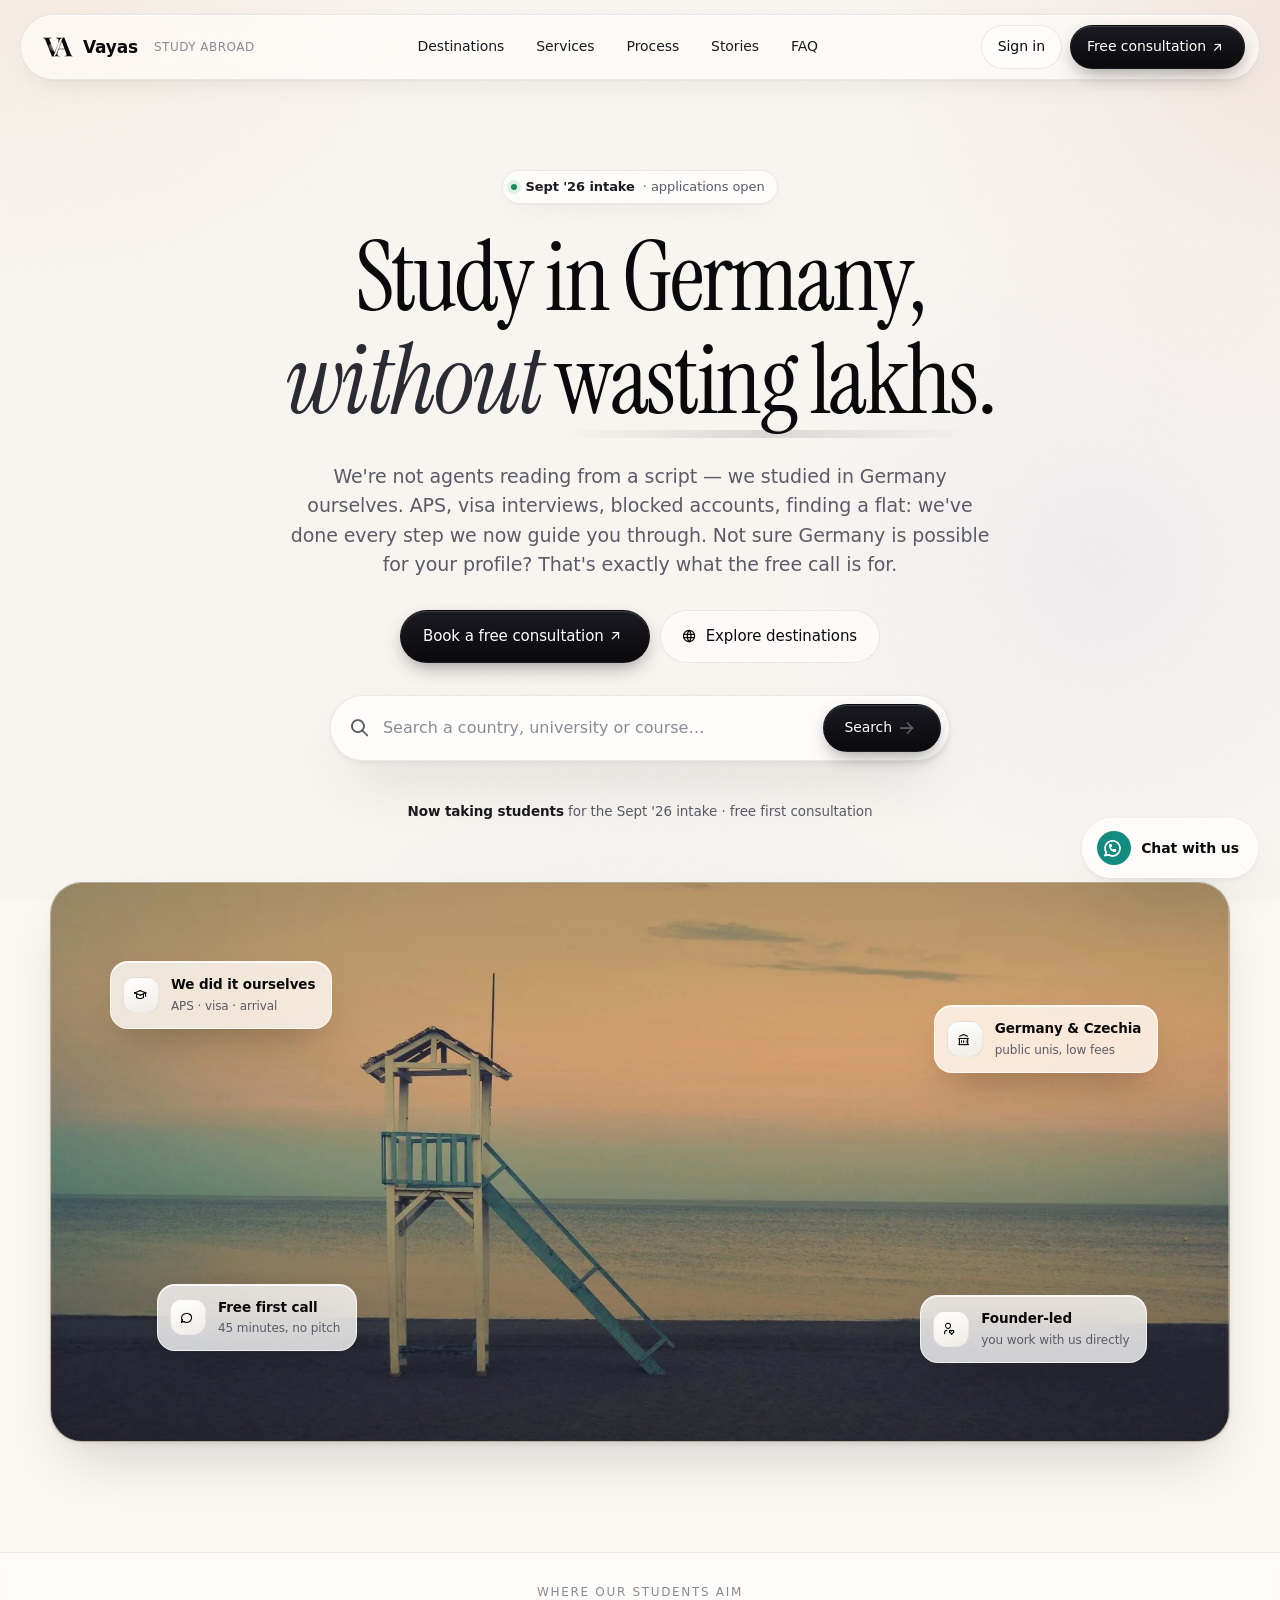
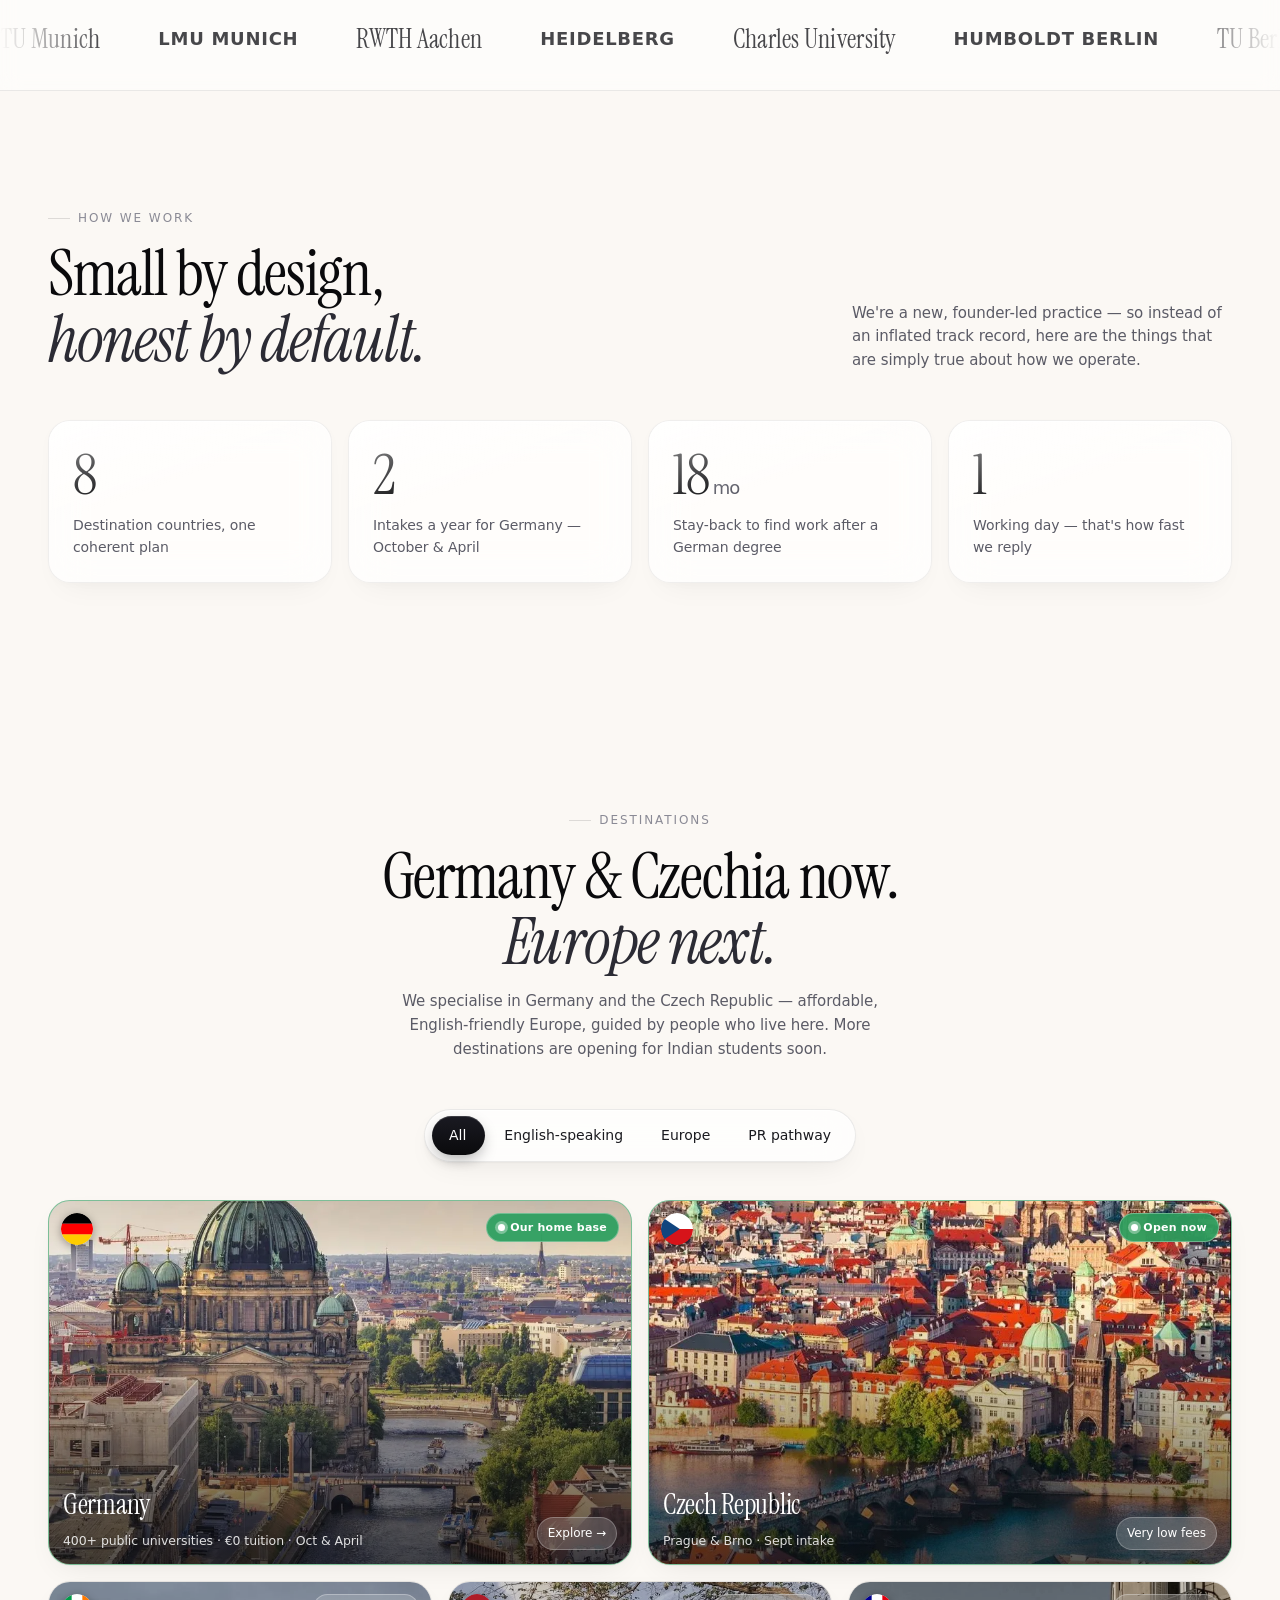
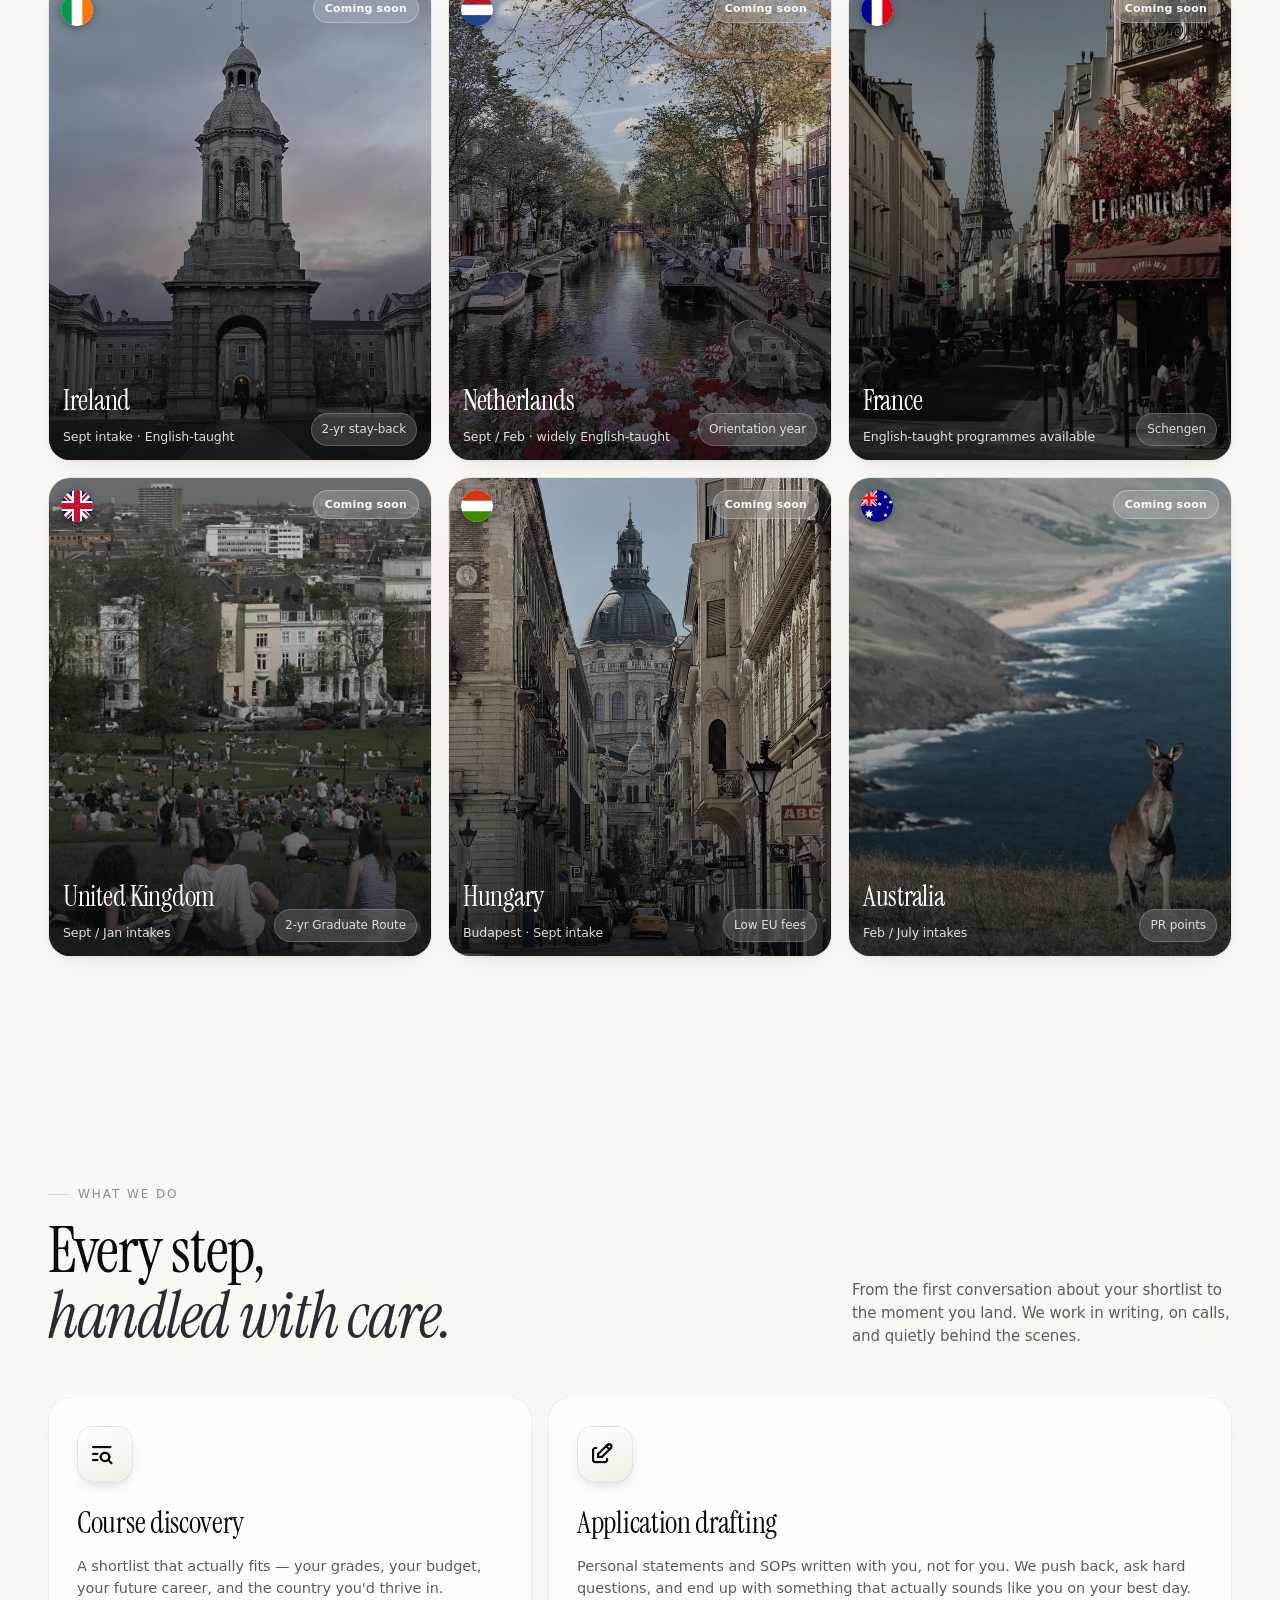
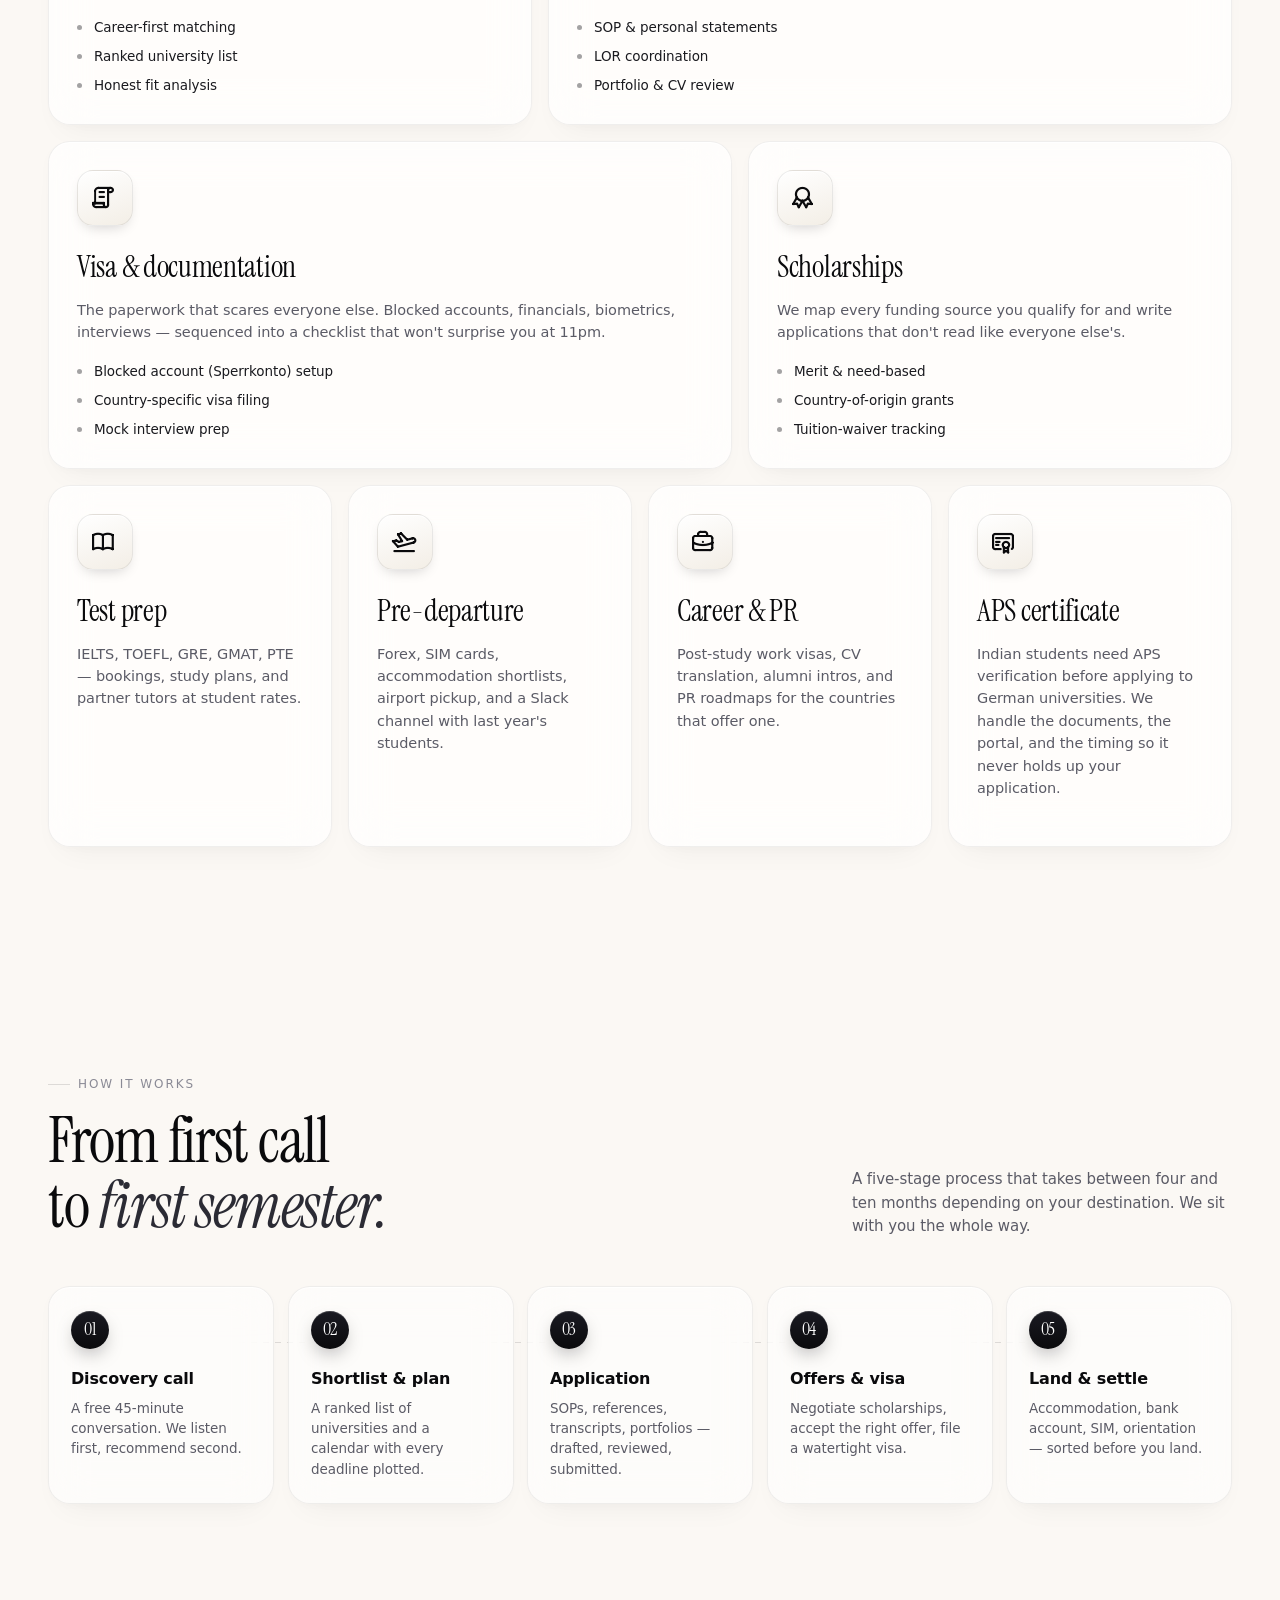
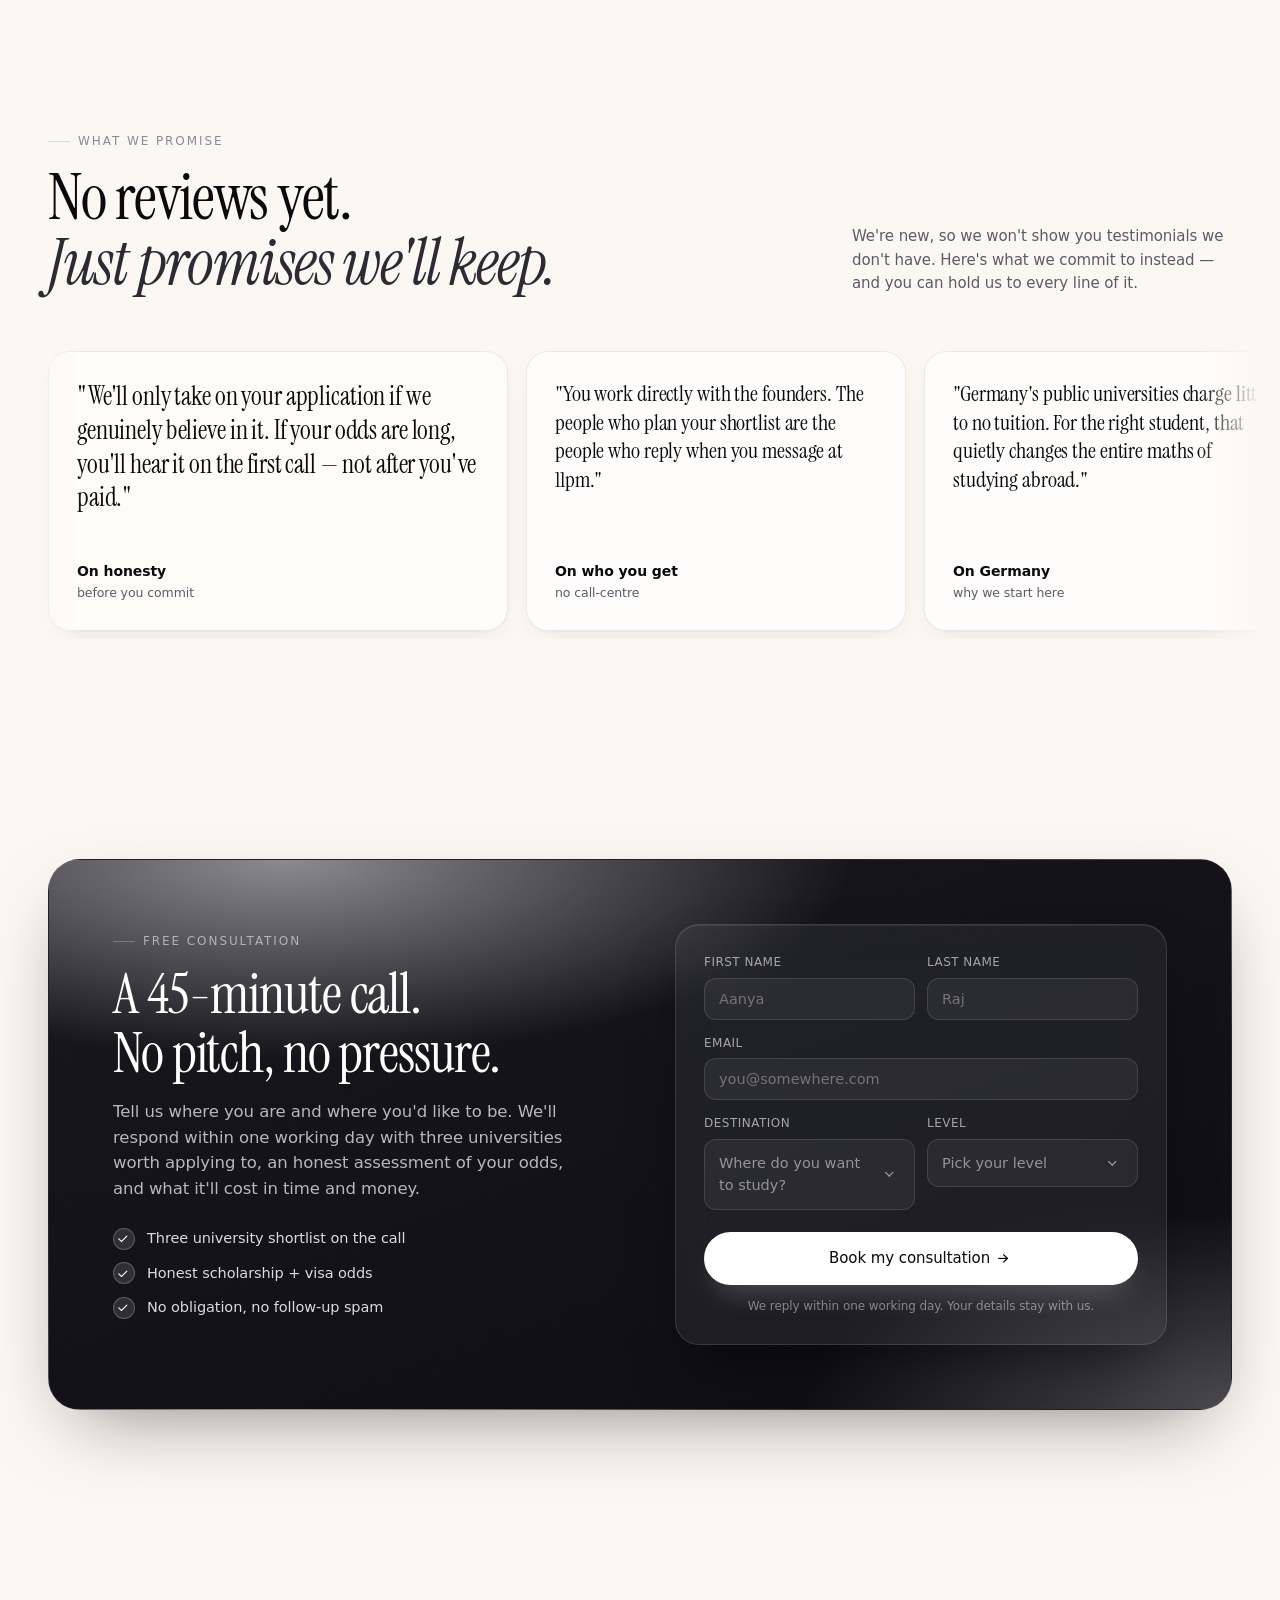
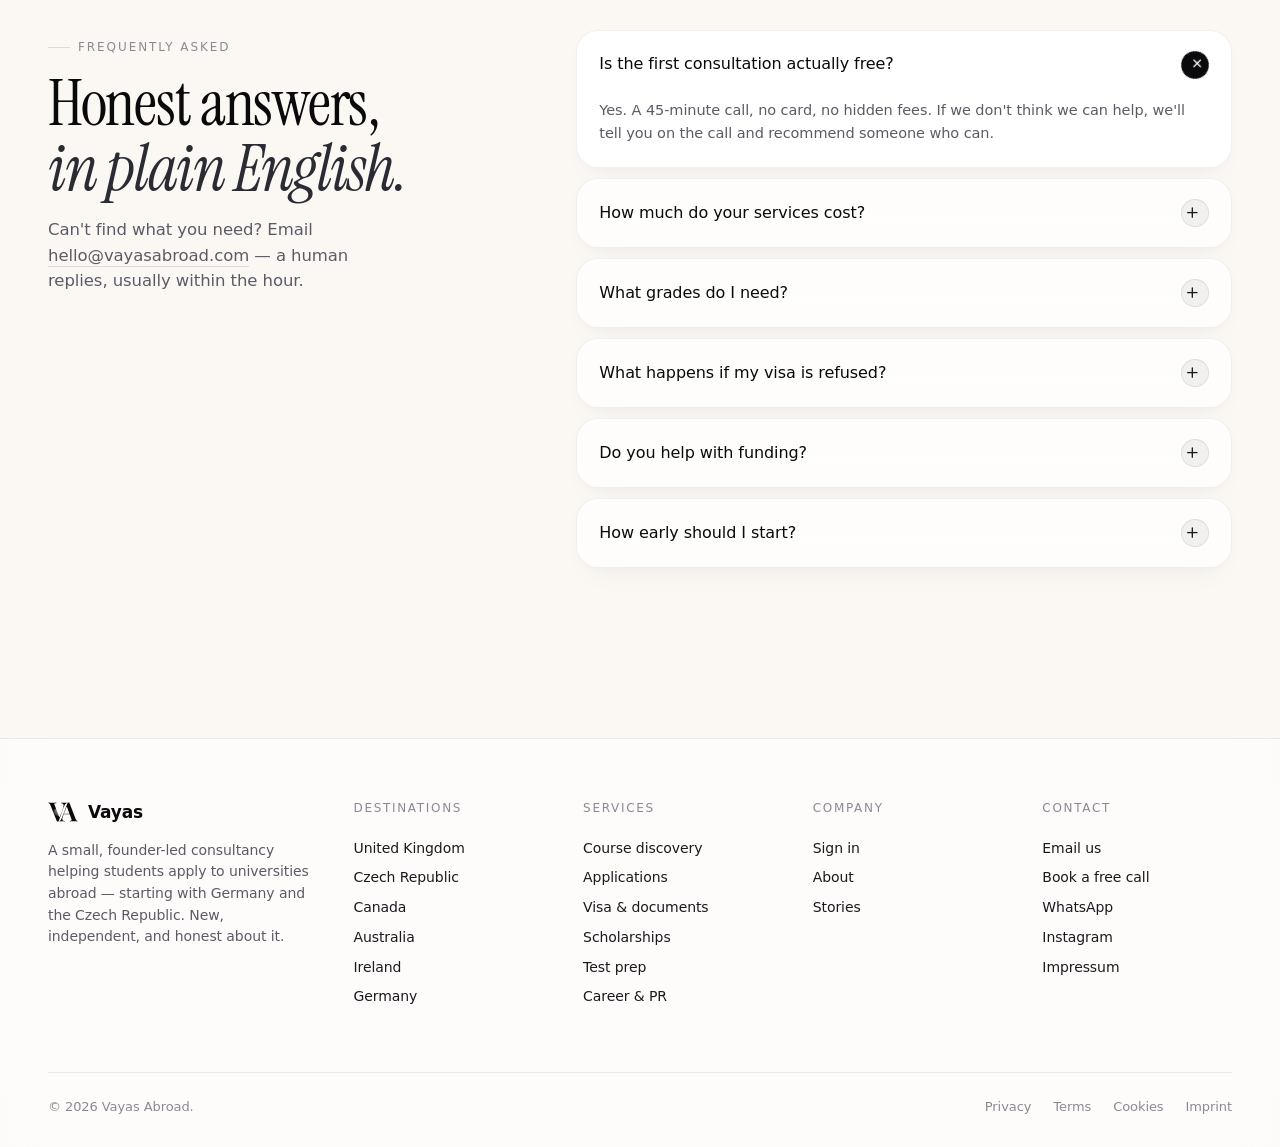
==== public/index.html @ 75d6aaf5 "ba549a6d57e447aa9968f4c737efa015" ====
<!doctype html>
<html lang="en">
<head>
<meta charset="utf-8" />
<meta name="viewport" content="width=device-width, initial-scale=1" />
<title>Vayas — Study in Germany, guided by students who did it</title>
<meta name="description" content="A founder-led consultancy helping Indian students study in Germany — university shortlisting, applications, APS, blocked account and visa guidance. Free first consultation." />
<meta name="robots" content="index, follow" />
<link rel="canonical" href="https://vayasabroad.com/" />
<!-- Social share preview -->
<meta property="og:type" content="website" />
<meta property="og:title" content="Vayas — Study in Germany, guided by students who did it" />
<meta property="og:description" content="Founder-led help for Indian students applying to German universities. Free first consultation, honest advice." />
<meta property="og:url" content="https://vayasabroad.com/" />
<meta name="twitter:card" content="summary_large_image" />
<meta name="twitter:title" content="Vayas — Study in Germany" />
<meta name="twitter:description" content="Founder-led help for Indian students applying to German universities." />
<!-- Favicon (inline SVG, no extra file needed) -->
<link rel="icon" href="data:image/svg+xml,%3Csvg%20xmlns%3D%22http%3A//www.w3.org/2000/svg%22%20viewBox%3D%220%200%20100%20100%22%3E%3Crect%20width%3D%22100%22%20height%3D%22100%22%20rx%3D%2222%22%20fill%3D%22%230a0a0c%22/%3E%3Csvg%20x%3D%2218%22%20y%3D%2230%22%20width%3D%2264%22%20height%3D%2240%22%20viewBox%3D%220%200%201128%20753%22%20fill%3D%22%23f4efe3%22%20preserveAspectRatio%3D%22xMidYMid%20meet%22%3E%3Cg%20transform%3D%22translate%2830.8%2C730.6%29%20scale%281%2C-1%29%22%3E%3Cpath%20d%3D%22M669.638671875%20708V688Q648.71875%20680.64013671875%20624.578857421875%20655.160400390625Q600.43896484375%20629.6806640625%20580.55908203125%20575.56103515625L364.75830078125%20-2.60009765625Q357.95849609375%20-2.1201171875%20350.438720703125%20-1.880126953125Q342.9189453125%20-1.64013671875%20335.1591796875%20-1.64013671875Q327.87939453125%20-1.64013671875%20320.359619140625%20-1.880126953125Q312.83984375%20-2.1201171875%20306.0400390625%20-2.60009765625L53.400390625%20624Q38.88037109375%20660.56005859375%2021.560302734375%20673.780029296875Q4.240234375%20687%20-10.7998046875%20688V708Q16.8798828125%20707%2055.49951171875%20706.0Q94.119140625%20705%20132.19873046875%20705Q176.95849609375%20705%20216.23828125%20706.0Q255.51806640625%20707%20279.39794921875%20708V688Q246.837890625%20687%20229.097900390625%20680.47998046875Q211.35791015625%20673.9599609375%20209.3779296875%20656.4599609375Q207.39794921875%20638.9599609375%20220.8779296875%20604L403.998046875%20134.9990234375L384.158203125%20111.279296875L529.359375%20499.921875Q555.1591796875%20570.2412109375%20555.59912109375%20610.82080078125Q556.0390625%20651.400390625%20534.0390625%20669.2001953125Q512.0390625%20687%20470.9990234375%20688V708Q504.31884765625%20707%20534.078857421875%20706.0Q563.8388671875%20705%20593.6787109375%20705Q616.798828125%20705%20635.71875%20706.0Q654.638671875%20707%20669.638671875%20708Z%22/%3E%3Cg%20transform%3D%22translate%28411.4%2C0%29%22%3E%3Cpath%20d%3D%22M358.99853515625%20710.60009765625%20602.03857421875%2084Q616.55859375%2047.919921875%20634.11865234375%2034.4599609375Q651.6787109375%2021%20666.23876953125%2020V0Q638.55908203125%202%20600.439453125%202.5Q562.31982421875%203%20523.240234375%203Q478.48046875%203%20439.20068359375%202.5Q399.9208984375%202%20376.041015625%200V20Q427.041015625%2022%20440.801025390625%2037.5Q454.56103515625%2053%20434.56103515625%20104L261.04052734375%20575.0810546875L278.96044921875%20598.640625L122.23974609375%20191.27880859375Q101.919921875%20139.279296875%2097.719970703125%20106.01953125Q93.52001953125%2072.759765625%20102.739990234375%2054.35986328125Q111.9599609375%2035.9599609375%20133.179931640625%2028.47998046875Q154.39990234375%2021%20184.919921875%2020V0Q152.60009765625%202%20122.580078125%202.5Q92.56005859375%203%2062.240234375%203Q40.1201171875%203%2020.7001953125%202.5Q1.2802734375%202%20-13.7197265625%200V20Q7.72021484375%2024.52001953125%2029.440185546875%2046.3798828125Q51.16015625%2068.23974609375%2071.52001953125%20121.3994140625L300.2802734375%20710.60009765625Q313.8798828125%20709.64013671875%20329.639404296875%20709.64013671875Q345.39892578125%20709.64013671875%20358.99853515625%20710.60009765625ZM439.240234375%20288V268H141.240234375L151.240234375%20288Z%22/%3E%3C/g%3E%3C/g%3E%3C/svg%3E%3C/svg%3E" />
<link rel="preconnect" href="https://fonts.googleapis.com" />
<link rel="preconnect" href="https://fonts.gstatic.com" crossorigin />
<link href="https://fonts.googleapis.com/css2?family=Instrument+Serif:ital@0;1&display=swap" rel="stylesheet" />
<link rel="stylesheet" href="assets/vayas-icons.css" />
<style>
  :root{
    --ink: #0a0a0c;
    --ink-2: #1a1a1f;
    --muted: #5b5b66;
    --muted-2: #8a8a95;
    --line: rgba(10,10,12,0.08);
    --line-2: rgba(10,10,12,0.12);
    --paper: #ffffff;
    --paper-2: #fafafa;
    --paper-3: #f4f4f6;
    --glass: rgba(255,255,255,0.55);
    --glass-strong: rgba(255,255,255,0.72);
    --glass-edge: rgba(255,255,255,0.9);
    --serif: "Instrument Serif", "New York", "Times New Roman", serif;
    --sans: -apple-system, BlinkMacSystemFont, "SF Pro Display", "SF Pro Text", system-ui, "Segoe UI", Helvetica, Arial, sans-serif;
    --radius-sm: 14px;
    --radius: 22px;
    --radius-lg: 32px;
    --shadow-soft: 0 1px 0 rgba(255,255,255,0.6) inset, 0 1px 2px rgba(10,10,12,0.04), 0 10px 30px -12px rgba(10,10,12,0.10);
    --shadow-lift: 0 1px 0 rgba(255,255,255,0.7) inset, 0 2px 6px rgba(10,10,12,0.06), 0 30px 60px -20px rgba(10,10,12,0.18);
  }
  *{ box-sizing: border-box; }
  html, body{ margin:0; padding:0; }
  html{ scroll-behavior: smooth; }
  body{
    font-family: var(--sans);
    color: var(--ink);
    background: #fbf8f4;
    -webkit-font-smoothing: antialiased;
    -moz-osx-font-smoothing: grayscale;
    line-height: 1.55;
    font-size: 16.5px;
    letter-spacing: -0.005em;
    overflow-x: hidden;
  }
  /* Warm ambient mesh — cream, soft peach, distant sage; no committed brand hue */
  body::before{
    content: "";
    position: fixed; inset: -10vmax;
    z-index: -2;
    background:
      radial-gradient(60vmax 50vmax at 10% 6%,   rgba(245,228,210,0.55), transparent 60%),
      radial-gradient(55vmax 55vmax at 92% 14%,  rgba(238,212,198,0.42), transparent 62%),
      radial-gradient(60vmax 60vmax at 50% 115%, rgba(210,222,210,0.32), transparent 60%),
      radial-gradient(40vmax 40vmax at 80% 60%,  rgba(220,215,232,0.30), transparent 65%),
      #fbf8f4;
    filter: saturate(0.9);
  }
  /* fine grain to kill banding */
  body::after{
    content:"";
    position: fixed; inset:0;
    z-index: -1; pointer-events:none;
    background-image: url("data:image/svg+xml;utf8,<svg xmlns='http://www.w3.org/2000/svg' width='160' height='160'><filter id='n'><feTurbulence type='fractalNoise' baseFrequency='0.9' numOctaves='2' stitchTiles='stitch'/><feColorMatrix values='0 0 0 0 0  0 0 0 0 0  0 0 0 0 0  0 0 0 0.035 0'/></filter><rect width='100%' height='100%' filter='url(%23n)'/></svg>");
    mix-blend-mode: multiply;
    opacity: .55;
  }

  a{ color: inherit; text-decoration: none; }
  button{ font: inherit; color: inherit; background: none; border: 0; cursor: pointer; }

  .wrap{ max-width: 1240px; margin: 0 auto; padding: 0 28px; }

  /* ---------- NAV ---------- */
  .nav{
    position: sticky; top: 14px; z-index: 50;
    margin: 14px auto 0; width: min(1240px, calc(100% - 28px));
    display: flex; align-items: center; justify-content: space-between;
    padding: 10px 14px 10px 22px;
    background: var(--glass);
    backdrop-filter: blur(22px) saturate(160%);
    -webkit-backdrop-filter: blur(22px) saturate(160%);
    border: 1px solid var(--line);
    border-radius: 999px;
    box-shadow: var(--shadow-soft);
  }
  .brand{
    display:flex; align-items:center; gap:10px;
    font-weight: 600; letter-spacing: -0.01em; font-size: 17px;
  }
  .brand-mark{
    width: 26px; height: 26px; border-radius: 50%;
    background: conic-gradient(from 210deg, #0a0a0c, #2a2a35, #0a0a0c);
    position: relative;
    box-shadow: inset 0 0 0 1px rgba(255,255,255,0.18), 0 4px 10px rgba(10,10,12,0.18);
  }
  .brand-mark::after{
    content:""; position:absolute; inset: 5px;
    border-radius: 50%;
    background: radial-gradient(circle at 35% 30%, #fff 0%, rgba(255,255,255,0.0) 55%);
    opacity: .85;
  }
  .brand small{ font-weight: 400; color: var(--muted-2); margin-left:6px; font-size: 12px; letter-spacing: .04em; text-transform: uppercase; }
  .nav-links{ display:flex; gap: 4px; }
  .nav-links a{
    padding: 8px 14px; border-radius: 999px; font-size: 14px; color: var(--ink-2);
    transition: background .2s ease, color .2s ease;
  }
  .nav-links a:hover{ background: rgba(10,10,12,0.05); }
  .nav-cta{ display:flex; gap: 8px; align-items:center; }
  .btn{
    display: inline-flex; align-items:center; gap:8px;
    padding: 10px 16px; border-radius: 999px;
    font-size: 14px; font-weight: 500; letter-spacing: -0.005em;
    transition: transform .15s ease, background .2s ease, box-shadow .2s ease, color .2s ease;
    border: 1px solid transparent; white-space: nowrap;
  }
  .btn-ghost{ color: var(--ink); border-color: var(--line); background: rgba(255,255,255,0.6); }
  .btn-ghost:hover{ background: rgba(255,255,255,0.9); }
  .btn-dark{
    background: linear-gradient(180deg, #1a1a22 0%, #0a0a0c 100%);
    color: #fff;
    box-shadow: 0 1px 0 rgba(255,255,255,0.15) inset, 0 8px 20px -6px rgba(10,10,12,0.45);
  }
  .btn-dark:hover{ transform: translateY(-1px); box-shadow: 0 1px 0 rgba(255,255,255,0.18) inset, 0 14px 28px -10px rgba(10,10,12,0.55); }
  .btn-lg{ padding: 14px 22px; font-size: 15px; }

  /* ---------- HERO ---------- */
  .hero{
    position: relative;
    padding: 90px 0 30px;
    text-align: center;
  }

  .hero-stage{
    position: relative;
    margin: 60px auto 0;
    max-width: 1180px;
    height: clamp(360px, 52vw, 560px);
    border-radius: var(--radius-lg);
    overflow: hidden;
    border: 1px solid var(--line);
    box-shadow: var(--shadow-lift);
    background: #cbb9a5;
  }
  .hero-stage .photo{
    position:absolute; inset:0;
    background-image: url("assets/Hero.webp");
    background-size: cover; background-position: center 38%;
    animation: kenburns 26s ease-in-out infinite alternate;
  }
  @keyframes kenburns{
    from{ transform: scale(1.04) translate(0,0); }
    to  { transform: scale(1.12) translate(-1.5%, -1%); }
  }
  .hero-stage .photo::after{
    content:""; position:absolute; inset:0;
    background:
      linear-gradient(180deg, rgba(255,250,242,0.0) 50%, rgba(20,16,12,0.35) 100%),
      linear-gradient(0deg, rgba(20,16,12,0.0) 60%, rgba(20,16,12,0.18) 100%);
  }
  .hero-stage .stage-chip{
    position:absolute;
    padding: 12px 16px 12px 12px;
    border-radius: 18px;
    background: rgba(255,255,255,0.78);
    backdrop-filter: blur(22px) saturate(160%);
    -webkit-backdrop-filter: blur(22px) saturate(160%);
    border: 1px solid rgba(255,255,255,0.7);
    box-shadow: 0 1px 0 rgba(255,255,255,0.8) inset, 0 18px 40px -16px rgba(10,10,12,0.35);
    display:flex; align-items:center; gap:12px;
    font-size: 13.5px; color: var(--ink);
    text-align: left;
  }
  .hero-stage .stage-chip .ico{
    width: 36px; height: 36px; border-radius: 12px;
    background: linear-gradient(160deg, #fff, #efece6);
    border: 1px solid var(--line);
    display:grid; place-items:center;
  }
  .hero-stage .stage-chip b{ font-weight: 600; display:block; }
  .hero-stage .stage-chip small{ color: var(--muted); font-size: 12px; }
  .hero-stage .chip-1{ left: 5%;  top: 14%;  animation: float 7s ease-in-out infinite; }
  .hero-stage .chip-2{ right: 6%; top: 22%;  animation: float 9s ease-in-out infinite 1s; }
  .hero-stage .chip-3{ left: 9%;  bottom: 16%; animation: float 8s ease-in-out infinite .5s; }
  .hero-stage .chip-4{ right: 7%; bottom: 14%; animation: float 10s ease-in-out infinite 1.5s; }

  .hero-passport{
    position: absolute; right: 7%; bottom: -28px;
    width: 220px; padding: 14px;
    background: rgba(255,255,255,0.78);
    backdrop-filter: blur(22px) saturate(160%);
    -webkit-backdrop-filter: blur(22px) saturate(160%);
    border: 1px solid rgba(255,255,255,0.7);
    border-radius: 18px;
    box-shadow: var(--shadow-lift);
    transform: rotate(-3deg);
    display:none;
  }
  @media(min-width: 900px){ .hero-passport{ display:block; } }
  .eyebrow{
    display: inline-flex; align-items:center; gap:8px;
    padding: 6px 12px 6px 8px;
    border-radius: 999px;
    background: var(--glass-strong);
    border: 1px solid var(--line);
    backdrop-filter: blur(14px);
    -webkit-backdrop-filter: blur(14px);
    font-size: 13px; color: var(--ink-2);
    box-shadow: var(--shadow-soft);
  }
  .eyebrow .dot{ width: 6px; height: 6px; border-radius: 50%; background: #1f8a5b; box-shadow: 0 0 0 4px rgba(31,138,91,0.12); }
  .eyebrow b{ font-weight: 600; }
  .eyebrow span{ color: var(--muted); }

  .hero h1{
    font-family: var(--serif);
    font-weight: 400;
    font-size: clamp(46px, 7.6vw, 104px);
    line-height: 1.06;
    letter-spacing: -0.025em;
    margin: 22px auto 30px;
    max-width: 16ch;
  }
  .hero h1 em{ font-style: italic; color: #2b2b34; }
  .hero h1 .underline{
    position: relative; white-space: nowrap;
  }
  .hero h1 .underline::after{
    content:""; position:absolute; left: 2%; right: 2%; bottom: 4%;
    height: 8px; border-radius: 8px;
    background: linear-gradient(90deg, rgba(10,10,12,0.0), rgba(10,10,12,0.12), rgba(10,10,12,0.0));
  }
  .hero p.lede{
    max-width: 58ch; margin: 0 auto;
    font-size: clamp(16px, 1.5vw, 19px);
    color: var(--muted);
    text-wrap: pretty;
  }
  .hero-cta{
    display: inline-flex; gap: 10px; margin-top: 30px; align-items: center;
  }

  /* ---------- HERO SEARCH ---------- */
  .hero-search{
    position: relative;
    margin: 32px auto 0;
    max-width: 620px;
    z-index: 30;
  }
  .hero-search .search-box{
    display:flex; align-items:center; gap: 12px;
    padding: 8px 8px 8px 20px;
    background: var(--glass-strong);
    border: 1px solid var(--line);
    backdrop-filter: blur(22px) saturate(160%);
    -webkit-backdrop-filter: blur(22px) saturate(160%);
    border-radius: 999px;
    box-shadow: var(--shadow-lift);
    transition: box-shadow .25s ease, transform .25s ease, border-color .25s ease;
  }
  .hero-search:focus-within .search-box{
    border-color: rgba(10,10,12,0.18);
    box-shadow: 0 0 0 6px rgba(10,10,12,0.04), var(--shadow-lift);
  }
  .hero-search .search-box i.ti{
    color: var(--muted); font-size: 20px;
  }
  .hero-search input{
    flex: 1; border: 0; outline: 0; background: transparent;
    font: 500 16px var(--sans); color: var(--ink);
    padding: 12px 0;
  }
  .hero-search input::placeholder{ color: var(--muted-2); font-weight: 400; }
  .hero-search .btn-dark{ padding: 12px 20px; font-size: 14px; }
  .hero-search .search-results{
    position: absolute; top: calc(100% + 10px); left: 0; right: 0;
    background: rgba(255,255,255,0.92);
    border: 1px solid var(--line);
    backdrop-filter: blur(26px) saturate(160%);
    -webkit-backdrop-filter: blur(26px) saturate(160%);
    border-radius: 22px;
    box-shadow: var(--shadow-lift);
    padding: 8px;
    max-height: 0; overflow: hidden;
    opacity: 0; transform: translateY(-6px) scale(0.98);
    transform-origin: top center;
    transition: opacity .25s ease, transform .3s cubic-bezier(.2,.7,.2,1), max-height .35s ease;
    pointer-events: none;
    text-align: left;
  }
  .hero-search.open .search-results{
    opacity: 1; transform: translateY(0) scale(1);
    max-height: 420px; pointer-events: auto;
  }
  .search-cat{
    font-size: 11px; letter-spacing: .14em; text-transform: uppercase;
    color: var(--muted-2); padding: 12px 14px 6px;
  }
  .search-row{
    display:flex; align-items:center; gap: 12px;
    padding: 10px 14px;
    border-radius: 14px; cursor: pointer;
    transition: background .15s ease;
  }
  .search-row:hover, .search-row.active{ background: rgba(10,10,12,0.05); }
  .search-row .row-ico{
    width: 34px; height: 34px; border-radius: 10px;
    background: linear-gradient(160deg, #fff, #efeae0);
    border: 1px solid var(--line);
    display:grid; place-items:center;
    font-size: 16px; color: var(--ink);
  }
  .search-row .row-main{ flex: 1; min-width:0; }
  .search-row .row-name{ font-size: 14.5px; font-weight: 500; color: var(--ink); }
  .search-row .row-meta{ font-size: 12.5px; color: var(--muted); }
  .search-row .row-tag{
    font-size: 11.5px; color: var(--muted);
    padding: 4px 10px; border-radius: 999px;
    background: rgba(10,10,12,0.04);
    border: 1px solid var(--line);
    white-space: nowrap;
  }
  .search-empty{
    padding: 28px 14px; text-align: center;
    color: var(--muted); font-size: 14px;
  }
  .hero-meta{
    margin-top: 40px;
    display: flex; align-items: center; justify-content: center; gap: 26px;
    color: var(--muted);
    font-size: 13.5px;
  }
  .avatars{ display:flex; }
  .avatars span{
    width: 32px; height: 32px; border-radius: 50%;
    margin-left: -8px; border: 2px solid #fff;
    background-size: cover; background-position: center;
    display: inline-block;
    box-shadow: 0 4px 10px rgba(10,10,12,0.1);
  }
  .avatars span:nth-child(1){ background-image: url('assets/avatar.svg'); margin-left:0; }
  .avatars span:nth-child(2){ background-image: url('assets/avatar.svg'); }
  .avatars span:nth-child(3){ background-image: url('assets/avatar.svg'); }
  .avatars span:nth-child(4){ background-image: url('assets/avatar.svg'); }
  .avatars span:nth-child(5){ background-image: url('assets/avatar.svg'); }

  @keyframes float{
    0%, 100% { transform: translateY(0); }
    50%      { transform: translateY(-8px); }
  }

  /* ---------- LOGO STRIP (marquee) ---------- */
  .partners{
    margin-top: 80px;
    padding: 26px 0;
    border-top: 1px solid var(--line);
    border-bottom: 1px solid var(--line);
    background: rgba(255,255,255,0.5);
    backdrop-filter: blur(10px);
    -webkit-backdrop-filter: blur(10px);
    overflow: hidden;
    position: relative;
  }
  .partners-label{
    text-align:center;
    font-size: 12px; letter-spacing: .14em; text-transform: uppercase;
    color: var(--muted-2);
    margin: 0 0 18px;
  }
  .marquee{ overflow: hidden; mask-image: linear-gradient(90deg, transparent 0, #000 8%, #000 92%, transparent 100%); -webkit-mask-image: linear-gradient(90deg, transparent 0, #000 8%, #000 92%, transparent 100%); }
  .marquee-track{
    display: flex; gap: 58px; align-items: center;
    width: max-content;
    animation: marquee 38s linear infinite;
  }
  .marquee:hover .marquee-track{ animation-play-state: paused; }
  @keyframes marquee{
    from{ transform: translateX(0); }
    to  { transform: translateX(-50%); }
  }
  .marquee-track span{
    font-family: var(--serif); font-size: 26px; letter-spacing: .01em; color: var(--ink-2);
    white-space: nowrap; opacity: .8;
  }
  .marquee-track span.sans{ font-family: var(--sans); font-weight: 600; font-size: 18px; letter-spacing: .04em; text-transform: uppercase; }

  /* ---------- SECTIONS ---------- */
  section{ padding: 110px 0; position: relative; }
  .section-head{
    display:flex; align-items: flex-end; justify-content: space-between; gap: 40px;
    margin-bottom: 48px;
  }
  .section-head .left{ max-width: 640px; }
  .kicker{
    font-size: 12px; letter-spacing: .16em; text-transform: uppercase;
    color: var(--muted-2); font-weight: 500;
    display:inline-flex; align-items:center; gap:8px;
  }
  .kicker::before{ content:""; width: 22px; height: 1px; background: var(--line-2); display:inline-block; }
  h2.display{
    font-family: var(--serif); font-weight: 400;
    font-size: clamp(36px, 5vw, 64px);
    line-height: 1.02; letter-spacing: -0.02em;
    margin: 14px 0 0;
  }
  h2.display em{ font-style: italic; color: #2b2b34; }
  .section-head .right{ max-width: 380px; color: var(--muted); font-size: 15px; }

  /* ---------- STATS ---------- */
  .stats{
    display:grid; grid-template-columns: repeat(4, 1fr); gap: 16px;
  }
  .stat{
    padding: 26px 24px 24px;
    border-radius: var(--radius);
    background: var(--glass-strong);
    border: 1px solid var(--line);
    backdrop-filter: blur(20px) saturate(160%);
    -webkit-backdrop-filter: blur(20px) saturate(160%);
    box-shadow: var(--shadow-soft);
    position: relative; overflow: hidden;
  }
  .stat::before{
    content:""; position:absolute; inset: 0;
    background: linear-gradient(160deg, rgba(255,255,255,0.7), rgba(255,255,255,0) 40%);
    pointer-events: none;
  }
  .stat .num{
    font-family: var(--serif); font-size: 56px; line-height: 1; letter-spacing: -0.02em;
    display:flex; align-items: baseline; gap: 4px;
  }
  .stat .num sup{ font-family: var(--sans); font-size: 18px; color: var(--muted); top: -0.7em; font-weight: 500; }
  .stat .label{ margin-top: 12px; color: var(--muted); font-size: 14px; }

  /* ---------- DESTINATIONS ---------- */
  .dest-tabs{
    position: relative;
    display:inline-flex; gap: 2px; padding: 6px;
    background: var(--glass-strong);
    border:1px solid var(--line);
    border-radius: 999px;
    backdrop-filter: blur(20px);
    -webkit-backdrop-filter: blur(20px);
    box-shadow: var(--shadow-soft);
    width: max-content;
    margin: 0 auto 38px;
  }
  .dest-tabs-wrap{ display:flex; justify-content:center; }
  .dest-tab{
    position: relative; z-index: 2;
    padding: 9px 18px; border-radius: 999px; font-size: 14px; color: var(--ink-2);
    transition: color .35s ease;
  }
  .dest-tab[aria-selected="true"]{ color: #fff; }
  .dest-tab:not([aria-selected="true"]):hover{ color: var(--ink); }
  .tab-indicator{
    position: absolute; top: 6px; left: 6px;
    height: calc(100% - 12px);
    background: linear-gradient(180deg, #1a1a22 0%, #0a0a0c 100%);
    border-radius: 999px;
    box-shadow: 0 1px 0 rgba(255,255,255,0.15) inset, 0 6px 16px -4px rgba(10,10,12,0.4);
    transition: transform .45s cubic-bezier(.6,.05,.05,1), width .45s cubic-bezier(.6,.05,.05,1);
    z-index: 1;
    pointer-events: none;
  }

  .destinations{
    display:grid; grid-template-columns: repeat(6, 1fr); gap: 16px;
  }
  .dest-card{
    position: relative;
    aspect-ratio: 4/5;
    grid-column: span 2;
    border-radius: var(--radius);
    overflow: hidden;
    border: 1px solid var(--line);
    box-shadow: var(--shadow-soft);
    cursor: pointer;
    display: block;
    color: inherit;
    text-decoration: none;
    transition: transform .3s ease, box-shadow .3s ease;
  }
  .dest-card:hover{ transform: translateY(-4px); box-shadow: var(--shadow-lift); }
  .dest-card.front{ grid-column: span 3; aspect-ratio: 16/10; }
  .dest-card.front h3{ font-size: 32px; }
  .dest-card.front .sub{ max-width: 48ch; }
  .feat-row{ display:flex; flex-wrap:wrap; gap:6px; margin-top:10px; }
  .feat-row .glass-pill{ font-size: 11.5px; }
  .dest-bg{
    position:absolute; inset:0;
    background-size: cover; background-position: center;
    transition: transform .6s cubic-bezier(.2,.7,.2,1);
  }
  .dest-card:hover .dest-bg{ transform: scale(1.06); }
  .dest-card .scrim{
    position:absolute; inset:0;
    background: linear-gradient(180deg, rgba(10,10,12,0.0) 30%, rgba(10,10,12,0.5) 80%, rgba(10,10,12,0.7) 100%);
  }
  .dest-card .meta{
    position:absolute; left: 14px; right: 14px; bottom: 14px;
    color: #fff;
    display:flex; justify-content: space-between; align-items: flex-end;
  }
  .dest-card .meta h3{ margin: 0; font-family: var(--serif); font-weight: 400; font-size: 28px; letter-spacing: -0.01em; }
  .dest-card .meta .sub{ display:flex; gap: 10px; align-items:center; font-size: 12.5px; opacity: .85; margin-top: 4px; }
  .dest-card .glass-pill{
    background: rgba(255,255,255,0.18);
    backdrop-filter: blur(14px); -webkit-backdrop-filter: blur(14px);
    border: 1px solid rgba(255,255,255,0.25);
    color: #fff; padding: 6px 10px; border-radius: 999px;
    font-size: 12px; white-space: nowrap;
  }
  .flag-img{ width: 21px; height: 16px; border-radius: 3px; object-fit: cover; display: block; box-shadow: 0 0 0 1px rgba(10,10,12,0.08); }
  .dest-card .flag .flag-fill{
    width: 100%; height: 100%; border-radius: 50%; object-fit: cover; display: block;
  }
  .dest-card .flag{
    position:absolute; top: 12px; left: 12px;
    width: 32px; height: 32px; border-radius: 50%;
    overflow: hidden;
    box-shadow: 0 2px 8px rgba(10,10,12,0.35);
  }
  /* live vs coming-soon treatment */
  .dest-card .corner-badge{
    position:absolute; top: 12px; right: 12px; z-index: 2;
    font-size: 11px; font-weight: 600; letter-spacing: .02em;
    padding: 5px 11px; border-radius: 999px;
    backdrop-filter: blur(14px); -webkit-backdrop-filter: blur(14px);
    border: 1px solid rgba(255,255,255,0.3);
    display: inline-flex; align-items: center; gap: 5px;
  }
  .dest-card.live{ outline: 2px solid rgba(38,158,92,0.55); outline-offset: -2px; }
  .dest-card.live .corner-badge{ background: rgba(38,158,92,0.9); color: #fff; }
  .dest-card.live .corner-badge::before{
    content:""; width:7px; height:7px; border-radius:50%; background:#fff;
    box-shadow: 0 0 0 3px rgba(255,255,255,0.35);
  }
  .dest-card.soon .corner-badge{ background: rgba(255,255,255,0.16); color: rgba(255,255,255,0.95); }
  .dest-card.soon .dest-bg{ filter: grayscale(0.5) brightness(0.82); }
  .dest-card.soon .glass-pill{ opacity: .85; }

  /* destination card photos via background-image inline */
  .dest-bg{ background-color: #cbb9a5; }
  .dest-bg.has-pattern::before{
    content:""; position:absolute; inset:0;
    background:
      radial-gradient(circle at 20% 30%, rgba(255,255,255,0.12), transparent 35%),
      radial-gradient(circle at 75% 70%, rgba(255,255,255,0.08), transparent 40%);
    mix-blend-mode: screen;
  }

  /* ---------- SERVICES ---------- */
  .services-grid{
    display:grid; grid-template-columns: repeat(12, 1fr); gap: 16px;
  }
  .svc{
    padding: 28px;
    border-radius: var(--radius);
    background: var(--glass-strong);
    border: 1px solid var(--line);
    backdrop-filter: blur(22px) saturate(160%);
    -webkit-backdrop-filter: blur(22px) saturate(160%);
    box-shadow: var(--shadow-soft);
    position: relative;
    transition: transform .25s ease, box-shadow .25s ease;
  }
  .svc:hover{ transform: translateY(-3px); box-shadow: var(--shadow-lift); }
  .svc .ico-lg{
    width: 56px; height: 56px; border-radius: 16px;
    background: linear-gradient(160deg, #fff, #f3eee6);
    border: 1px solid var(--line);
    display:grid; place-items: center;
    color: var(--ink);
    font-size: 26px;
    box-shadow: 0 1px 0 rgba(255,255,255,0.9) inset, 0 6px 14px -6px rgba(10,10,12,0.2);
    margin-bottom: 18px;
    transition: transform .4s cubic-bezier(.2,.7,.2,1);
  }
  .svc:hover .ico-lg{ transform: scale(1.08) rotate(-3deg); }
  .svc h3{ font-family: var(--serif); font-weight: 400; font-size: 30px; letter-spacing: -0.01em; margin: 0 0 8px; }
  .svc p{ color: var(--muted); font-size: 14.5px; margin: 0 0 18px; }
  .svc ul{ list-style: none; padding:0; margin:0; display:flex; flex-direction: column; gap: 8px; }
  .svc li{ font-size: 13.5px; color: var(--ink-2); display:flex; align-items:center; gap:8px; }
  .svc li::before{
    content:""; width:14px; height:14px; border-radius: 50%;
    background: radial-gradient(circle at 35% 35%, #fff, #d8d8df);
    border: 1px solid var(--line-2);
    flex: 0 0 14px;
  }

  .svc.s1{ grid-column: span 5; }
  .svc.s2{ grid-column: span 7; }
  .svc.s3{ grid-column: span 7; }
  .svc.s4{ grid-column: span 5; }
  .svc.s5{ grid-column: span 3; }
  .svc.s6{ grid-column: span 3; }
  .svc.s7{ grid-column: span 3; }
  .svc.s8{ grid-column: span 3; }

  /* ---------- PROCESS ---------- */
  .process{
    display:grid; grid-template-columns: repeat(5, 1fr); gap: 14px;
    counter-reset: step;
    position: relative;
  }
  .process::before{
    content:""; position: absolute; left: 4%; right: 4%; top: 56px;
    height: 1px;
    background-image: linear-gradient(90deg, var(--line-2) 50%, transparent 50%);
    background-size: 12px 1px;
    z-index: 0;
  }
  .step{ position: relative; z-index: 1; }
  .step:hover .num-pill{ transform: scale(1.08); }
  .step{
    padding: 24px 22px;
    background: var(--glass);
    border: 1px solid var(--line);
    border-radius: var(--radius);
    backdrop-filter: blur(20px); -webkit-backdrop-filter: blur(20px);
    box-shadow: var(--shadow-soft);
    position: relative;
  }
  .step .num-pill{
    display:inline-flex; align-items: center; justify-content:center;
    width: 38px; height: 38px; border-radius: 50%;
    background: linear-gradient(180deg, #1a1a22, #0a0a0c);
    color: #fff;
    font-family: var(--serif); font-size: 18px;
    margin-bottom: 18px;
    box-shadow: 0 1px 0 rgba(255,255,255,0.15) inset, 0 8px 20px -6px rgba(10,10,12,0.4);
    transition: transform .35s cubic-bezier(.2,.7,.2,1);
  }
  .step h4{ margin: 0 0 6px; font-size: 16px; font-weight: 600; letter-spacing: -0.01em; }
  .step p{ margin: 0; color: var(--muted); font-size: 13.5px; line-height: 1.5; }

  /* ---------- TESTIMONIALS ---------- */
  .testimonials{
    display:grid; grid-template-columns: 1.2fr 1fr 1fr; gap: 16px;
  }
  .testimonials.hidden{ display:none; }
  /* ---------- TESTIMONIALS (auto-scroll carousel) ---------- */
  .t-marquee{
    position: relative;
    overflow: hidden;
    margin: 0 -28px;
    padding: 8px 0;
    mask-image: linear-gradient(90deg, transparent 0, #000 5%, #000 95%, transparent 100%);
    -webkit-mask-image: linear-gradient(90deg, transparent 0, #000 5%, #000 95%, transparent 100%);
  }
  .t-track{
    display:flex; gap: 18px; width: max-content;
    padding: 0 28px;
    animation: t-scroll 60s linear infinite;
  }
  .t-marquee:hover .t-track{ animation-play-state: paused; }
  @keyframes t-scroll{
    from{ transform: translateX(0); }
    to  { transform: translateX(-50%); }
  }
  .tcard{
    flex: 0 0 380px;
    padding: 28px;
    border-radius: var(--radius);
    background: var(--glass-strong);
    border: 1px solid var(--line);
    backdrop-filter: blur(22px) saturate(160%);
    -webkit-backdrop-filter: blur(22px) saturate(160%);
    box-shadow: var(--shadow-soft);
    display: flex; flex-direction: column; justify-content: space-between;
    min-height: 280px;
    transition: transform .3s ease, box-shadow .3s ease;
  }
  .tcard:hover{ transform: translateY(-4px); box-shadow: var(--shadow-lift); }
  .tcard.feature{ flex-basis: 460px; background: rgba(255,253,248,0.85); }
  .quote{ font-family: var(--serif); font-size: 22px; line-height: 1.3; letter-spacing: -0.005em; color: var(--ink); }
  .tcard.feature .quote{ font-size: 26px; }
  .who{ display:flex; align-items:center; gap: 12px; margin-top: 24px; }
  .who .av{
    width: 44px; height: 44px; border-radius: 50%;
    background-size: cover; background-position: center;
    border: 2px solid #fff;
    box-shadow: 0 4px 10px rgba(10,10,12,0.12);
    flex: 0 0 44px;
  }
  .who .who-name{ font-weight: 600; font-size: 14px; }
  .who .who-meta{ font-size: 12.5px; color: var(--muted); }
  .tcard .stars{ display:flex; gap: 2px; color: #d8a23a; font-size: 14px; margin-bottom: 14px; }

  /* ---------- CONSULT FORM ---------- */
  .consult{
    position: relative;
    border-radius: var(--radius-lg);
    background:
      radial-gradient(80% 60% at 20% 0%, rgba(255,255,255,0.5), transparent 60%),
      radial-gradient(60% 60% at 100% 100%, rgba(255,255,255,0.25), transparent 60%),
      linear-gradient(160deg, #14141b 0%, #0a0a0e 100%);
    color: #fff;
    padding: 64px;
    display:grid; grid-template-columns: 1.05fr 1fr; gap: 60px;
    border: 1px solid rgba(255,255,255,0.08);
    box-shadow: 0 30px 80px -30px rgba(10,10,12,0.5);
  }
  .consult::before{
    content:""; position:absolute; inset: 0; pointer-events:none;
    border-radius: var(--radius-lg);
    overflow: hidden;
    background-image: url("data:image/svg+xml;utf8,<svg xmlns='http://www.w3.org/2000/svg' width='160' height='160'><filter id='n'><feTurbulence type='fractalNoise' baseFrequency='0.85' numOctaves='2' stitchTiles='stitch'/><feColorMatrix values='0 0 0 0 1  0 0 0 0 1  0 0 0 0 1  0 0 0 0.06 0'/></filter><rect width='100%' height='100%' filter='url(%23n)'/></svg>");
    mix-blend-mode: screen;
    opacity: .35;
  }
  .consult .kicker{ color: rgba(255,255,255,0.55); }
  .consult .kicker::before{ background: rgba(255,255,255,0.25); }
  .consult h2{
    font-family: var(--serif); font-weight: 400; font-size: clamp(36px, 4.5vw, 56px);
    line-height: 1.05; letter-spacing: -0.02em; margin: 14px 0 16px;
  }
  .consult p{ color: rgba(255,255,255,0.7); max-width: 44ch; }
  .consult .bullets{ margin-top: 26px; display:flex; flex-direction: column; gap: 12px; color: rgba(255,255,255,0.85); font-size: 14.5px; }
  .consult .bullets div{ display:flex; align-items:center; gap: 12px; }
  .consult .bullets div i.ti{
    width: 22px; height: 22px; border-radius: 50%;
    background: rgba(255,255,255,0.12);
    border: 1px solid rgba(255,255,255,0.22);
    display: grid; place-items: center;
    color: #fff; font-size: 13px;
    flex: 0 0 22px;
  }
  .form-card{
    position: relative;
    background: rgba(255,255,255,0.06);
    border: 1px solid rgba(255,255,255,0.12);
    backdrop-filter: blur(20px) saturate(140%);
    -webkit-backdrop-filter: blur(20px) saturate(140%);
    border-radius: 24px;
    padding: 28px;
    box-shadow: 0 1px 0 rgba(255,255,255,0.08) inset, 0 30px 60px -20px rgba(0,0,0,0.5);
  }
  /* ---------- CUSTOM SELECT ---------- */
  .cselect{ position: relative; }
  .cselect-trigger{
    width: 100%;
    display:flex; align-items:center; justify-content: space-between; gap: 10px;
    background: rgba(255,255,255,0.05);
    border: 1px solid rgba(255,255,255,0.12);
    color: #fff; border-radius: 12px;
    padding: 12px 14px; font-size: 14.5px;
    font-family: var(--sans); text-align: left;
    cursor: pointer;
    transition: border-color .2s ease, background .2s ease;
  }
  .cselect-trigger:hover{ background: rgba(255,255,255,0.08); }
  .cselect.open .cselect-trigger{
    border-color: rgba(255,255,255,0.45);
    background: rgba(255,255,255,0.1);
  }
  .cselect-trigger .chev{ transition: transform .3s cubic-bezier(.2,.7,.2,1); color: rgba(255,255,255,0.55); }
  .cselect.open .cselect-trigger .chev{ transform: rotate(180deg); }
  .cselect-trigger .label-text{ display:flex; align-items:center; gap: 8px; min-width:0; }
  .cselect-trigger .label-text .emoji{ font-size: 18px; line-height: 1; }
  .cselect-trigger .placeholder{ color: rgba(255,255,255,0.5); }
  .cselect-panel{
    position: absolute; top: calc(100% + 6px); left: 0; right: 0;
    background: rgba(28,28,36,0.92);
    border: 1px solid rgba(255,255,255,0.14);
    backdrop-filter: blur(26px) saturate(160%);
    -webkit-backdrop-filter: blur(26px) saturate(160%);
    border-radius: 16px;
    box-shadow: 0 30px 60px -20px rgba(0,0,0,0.6);
    padding: 8px;
    z-index: 20;
    max-height: 0; overflow: hidden;
    opacity: 0; transform: translateY(-6px) scale(0.98);
    transform-origin: top center;
    transition: opacity .22s ease, transform .28s cubic-bezier(.2,.7,.2,1), max-height .3s ease;
    pointer-events: none;
  }
  .cselect.open .cselect-panel{
    opacity: 1; transform: translateY(0) scale(1);
    max-height: 320px; pointer-events: auto;
    overflow-y: auto;
  }
  .cselect-search{
    display:flex; align-items:center; gap: 8px;
    padding: 8px 12px;
    background: rgba(255,255,255,0.05);
    border: 1px solid rgba(255,255,255,0.1);
    border-radius: 10px;
    margin-bottom: 6px;
  }
  .cselect-search i.ti{ color: rgba(255,255,255,0.5); font-size: 16px; }
  .cselect-search input{
    flex: 1; background: transparent; border: 0; outline: 0;
    color: #fff; font: 14px var(--sans);
  }
  .cselect-search input::placeholder{ color: rgba(255,255,255,0.4); }
  .cselect-list{ max-height: 230px; overflow-y: auto; padding-right: 2px; }
  .cselect-list::-webkit-scrollbar{ width: 6px; }
  .cselect-list::-webkit-scrollbar-thumb{ background: rgba(255,255,255,0.15); border-radius: 999px; }
  .copt{
    display:flex; align-items:center; gap: 10px;
    padding: 10px 12px;
    border-radius: 10px; cursor: pointer;
    color: rgba(255,255,255,0.85); font-size: 14px;
    transition: background .15s ease, color .15s ease;
  }
  .copt:hover, .copt.active{ background: rgba(255,255,255,0.08); color: #fff; }
  .copt[aria-selected="true"]{ background: rgba(255,255,255,0.1); color: #fff; font-weight: 500; }
  .copt .emoji{ font-size: 18px; line-height: 1; }
  .copt .check{
    margin-left: auto; opacity: 0; color: #fff;
    transition: opacity .15s ease;
  }
  .copt[aria-selected="true"] .check{ opacity: 1; }
  .copt.no-results{
    color: rgba(255,255,255,0.4); justify-content: center;
    padding: 18px; cursor: default;
  }
  .copt.no-results:hover{ background: transparent; }

  .form-row{ display:flex; flex-direction:column; gap: 6px; margin-bottom: 14px; }
  .form-row label{ font-size: 12px; letter-spacing: .04em; color: rgba(255,255,255,0.6); text-transform: uppercase; }
  .form-row input, .form-row select{
    background: rgba(255,255,255,0.05);
    border: 1px solid rgba(255,255,255,0.12);
    color: #fff; border-radius: 12px;
    padding: 12px 14px; font-size: 14.5px;
    font-family: var(--sans);
    outline: none;
    transition: border-color .2s ease, background .2s ease;
  }
  .form-row input:focus, .form-row select:focus{
    border-color: rgba(255,255,255,0.4);
    background: rgba(255,255,255,0.08);
  }
  .form-row select{ appearance: none; -webkit-appearance: none; background-image: url("data:image/svg+xml;utf8,<svg xmlns='http://www.w3.org/2000/svg' width='12' height='8' viewBox='0 0 12 8'><path d='M1 1l5 5 5-5' stroke='rgba(255,255,255,0.6)' stroke-width='1.5' fill='none' stroke-linecap='round' stroke-linejoin='round'/></svg>"); background-repeat: no-repeat; background-position: right 14px center; padding-right: 38px; }
  .form-grid{ display:grid; grid-template-columns: 1fr 1fr; gap: 12px; }
  .btn-light{
    width: 100%; justify-content: center;
    background: #fff; color: #0a0a0c;
    box-shadow: 0 1px 0 rgba(255,255,255,0.6) inset, 0 16px 30px -12px rgba(255,255,255,0.25);
    margin-top: 8px;
  }
  .btn-light:hover{ transform: translateY(-1px); }
  .small-print{
    margin-top: 12px;
    font-size: 12px; color: rgba(255,255,255,0.45);
    text-align: center;
  }

  /* ---------- FAQ ---------- */
  .faq{
    display:grid; grid-template-columns: 1fr 1.4fr; gap: 60px;
  }
  .faq-list{ display:flex; flex-direction:column; gap: 10px; }
  .q{
    background: var(--glass-strong);
    border: 1px solid var(--line);
    border-radius: var(--radius);
    backdrop-filter: blur(18px); -webkit-backdrop-filter: blur(18px);
    box-shadow: var(--shadow-soft);
    overflow: hidden;
    transition: background .35s ease, border-color .35s ease, box-shadow .35s ease;
  }
  .q[data-open="true"]{
    background: rgba(255,255,255,0.92);
    border-color: rgba(10,10,12,0.14);
    box-shadow: var(--shadow-lift);
  }
  .q-head{
    width: 100%; text-align: left;
    padding: 20px 22px;
    display:flex; align-items:center; justify-content: space-between; gap: 16px;
    font-size: 16px; font-weight: 500; letter-spacing: -0.005em;
    color: var(--ink);
    cursor: pointer; background: transparent; border: 0;
  }
  .q-icon{
    flex: 0 0 28px;
    width: 28px; height: 28px; border-radius: 50%;
    background: rgba(10,10,12,0.05);
    border: 1px solid var(--line);
    display:grid; place-items:center;
    color: var(--ink-2);
    transition: transform .45s cubic-bezier(.6,.05,.05,1), background .3s ease, color .3s ease;
  }
  .q[data-open="true"] .q-icon{
    transform: rotate(135deg);
    background: #0a0a0c; color: #fff;
    border-color: #0a0a0c;
  }
  .q-body{
    display: grid;
    grid-template-rows: 0fr;
    transition: grid-template-rows .45s cubic-bezier(.4,.0,.2,1);
  }
  .q[data-open="true"] .q-body{ grid-template-rows: 1fr; }
  .q-body > .q-body-inner{ overflow: hidden; min-height: 0; }
  .q .ans{
    padding: 0 22px 22px;
    color: var(--muted); font-size: 14.5px; line-height: 1.6;
    opacity: 0; transform: translateY(-4px);
    transition: opacity .35s ease .05s, transform .45s cubic-bezier(.2,.7,.2,1) .05s;
  }
  .q[data-open="true"] .ans{ opacity: 1; transform: translateY(0); }

  /* ---------- FOOTER ---------- */
  footer{
    margin-top: 60px;
    padding: 60px 0 30px;
    border-top: 1px solid var(--line);
    background: rgba(255,255,255,0.5);
    backdrop-filter: blur(20px); -webkit-backdrop-filter: blur(20px);
  }
  .foot-top{
    display:grid; grid-template-columns: 1.4fr 1fr 1fr 1fr 1fr; gap: 40px;
  }
  .foot-top h5{ font-size: 12px; text-transform: uppercase; letter-spacing: .14em; color: var(--muted-2); margin: 0 0 16px; font-weight: 500; }
  .foot-top a{ display:block; padding: 4px 0; color: var(--ink-2); font-size: 14px; }
  .foot-top a:hover{ color: var(--ink); }
  .foot-brand{ max-width: 320px; color: var(--muted); font-size: 14px; line-height: 1.55; }
  .foot-bottom{
    margin-top: 60px;
    padding-top: 24px;
    border-top: 1px solid var(--line);
    display:flex; align-items:center; justify-content: space-between;
    color: var(--muted-2); font-size: 13px;
  }
  .foot-bottom .links{ display:flex; gap: 22px; }

  /* ---------- ICONS (inline svg sizing) ---------- */
  svg.i{ display:block; }

  /* ---------- RESPONSIVE ---------- */
  @media (max-width: 1100px){
    .stats{ grid-template-columns: repeat(2, 1fr); }
    .destinations{ grid-template-columns: repeat(2, 1fr); }
    .dest-card{ grid-column: span 1; }
    .dest-card.front{ grid-column: span 1; aspect-ratio: 4/5; }
    .dest-card.front h3{ font-size: 28px; }
    .services-grid > *{ grid-column: span 12 !important; }
    .process{ grid-template-columns: repeat(2, 1fr); }
    .testimonials{ grid-template-columns: 1fr; }
    .consult{ grid-template-columns: 1fr; padding: 40px; gap: 32px; }
    .faq{ grid-template-columns: 1fr; gap: 24px; }
    .foot-top{ grid-template-columns: 1fr 1fr; }
    .nav-links{ display: none; }
    .chip{ display: none; }
  }
  @media (max-width: 640px){
    .stats{ grid-template-columns: 1fr; }
    .destinations{ grid-template-columns: 1fr; }
    .dest-card{ grid-column: span 1; }
    .dest-card.front{ grid-column: span 1; aspect-ratio: 4/5; }
    .process{ grid-template-columns: 1fr; }
    .foot-top{ grid-template-columns: 1fr; }
    .foot-bottom{ flex-direction: column; gap: 12px; }
    section{ padding: 70px 0; }
    .hero{ padding: 60px 0 50px; }
    .consult{ padding: 28px; }
  }

  /* universal clickable feedback */
  a, button, .dest-card, .tcard, .stat, .step, .svc, .q-head{ -webkit-tap-highlight-color: transparent; }
  a, button{ transition: transform .15s ease, background .2s ease, color .2s ease, box-shadow .2s ease; }
  a:active, button:active{ transform: translateY(1px) scale(0.985); }
  .stat, .step{ cursor: default; transition: transform .3s ease, box-shadow .3s ease; }
  .stat:hover, .step:hover{ transform: translateY(-3px); box-shadow: var(--shadow-lift); }

  /* subtle entrance */
  .fade-up{
    opacity: 0; transform: translateY(14px);
    transition: opacity .8s ease, transform .8s cubic-bezier(.2,.7,.2,1);
  }
  .fade-up.in{ opacity: 1; transform: translateY(0); }

  /* ===== Design polish (Gemini suggestions, additive) ===== */
  .fade-up{ opacity:0; transform:translateY(20px) scale(0.98); transition:opacity .9s cubic-bezier(0.16,1,0.3,1), transform .9s cubic-bezier(0.16,1,0.3,1); }
  .fade-up.in{ opacity:1; transform:translateY(0) scale(1); }

  .stat, .svc, .step, .q{
    border:1px solid rgba(10,10,12,0.06) !important;
    box-shadow:0 1px 0 rgba(255,255,255,0.8) inset, 0 4px 12px rgba(10,10,12,0.02), 0 16px 32px -16px rgba(10,10,12,0.06) !important;
  }
  .svc:hover, .stat:hover, .step:hover{
    border-color:rgba(10,10,12,0.12) !important;
    box-shadow:0 1px 0 rgba(255,255,255,0.9) inset, 0 12px 24px -10px rgba(10,10,12,0.04), 0 32px 64px -20px rgba(10,10,12,0.14) !important;
  }

  .svc li::before{ content:""; width:5px; height:5px; border-radius:50%; background:var(--ink-2); opacity:.4; border:none; flex:0 0 5px; margin-right:4px; }

  .form-row input, .form-row select, .cselect-trigger{ transition:background .25s ease, border-color .25s ease, box-shadow .25s ease !important; }
  .form-row input:focus, .form-row select:focus{ border-color:rgba(255,255,255,0.5) !important; background:rgba(255,255,255,0.1) !important; box-shadow:0 0 0 4px rgba(255,255,255,0.05); }

  .q-body{ display:grid; grid-template-rows:0fr; transition:grid-template-rows .4s cubic-bezier(0.25,1,0.5,1) !important; }
  .q .ans{ padding:0 22px 22px; color:var(--muted); font-size:14.5px; line-height:1.6; opacity:0; transform:translateY(-8px); transition:opacity .25s ease, transform .35s cubic-bezier(0.25,1,0.5,1) !important; }
  .q[data-open="true"] .ans{ opacity:1; transform:translateY(0); transition-delay:.05s; }

  /* professional WhatsApp button — refined, on-brand */
  .btn-wa{
    background:#128C7E; color:#fff; border-color:transparent;
    box-shadow: 0 1px 0 rgba(255,255,255,0.18) inset, 0 10px 24px -12px rgba(18,140,126,0.7);
  }
  .btn-wa:hover{ transform: translateY(-1px); background:#0f7d70; box-shadow: 0 1px 0 rgba(255,255,255,0.2) inset, 0 16px 30px -12px rgba(18,140,126,0.75); }
  .btn-wa i{ font-size:18px; }
  /* refined floating WhatsApp — glass pill, not a loud blob */
  .wa-fab{
    position:fixed; right:22px; bottom:22px; z-index:80; display:flex; align-items:center; gap:10px;
    padding:12px 18px 12px 14px; border-radius:999px; text-decoration:none;
    background: var(--glass-strong); -webkit-backdrop-filter: blur(20px) saturate(160%); backdrop-filter: blur(20px) saturate(160%);
    border:1px solid var(--glass-edge); box-shadow: var(--shadow-lift); color: var(--ink);
    font: 600 14px var(--sans); transition: transform .18s, box-shadow .2s;
  }
  .wa-fab:hover{ transform: translateY(-2px); }
  .wa-fab .dot{ width:34px; height:34px; border-radius:50%; background:#128C7E; display:grid; place-items:center; flex:none; }
  .wa-fab .dot i{ color:#fff; font-size:20px; }
  @media(max-width:560px){ .wa-fab span{ display:none; } .wa-fab{ padding:12px; } }


  /* ============ UNIFIED HOVER FEEL ============
     Same soft curve as the destination cards, everywhere. */
  .dest-card, .stat, .step, .svc, .tcard{
    transition: transform .45s cubic-bezier(.2,.7,.2,1), box-shadow .45s cubic-bezier(.2,.7,.2,1);
    will-change: transform;
  }
  .stat:hover, .step:hover, .svc:hover, .tcard:hover, .dest-card:hover{
    transform: translateY(-4px);
    box-shadow: var(--shadow-lift);
  }

  /* ============ MOBILE FIXES (phones) ============ */
  @media (max-width: 640px){
    img, svg, video{ max-width: 100%; height: auto; }
    .wrap{ padding: 0 18px; }

    /* nav: fit in one row */
    .nav{ padding: 8px 8px 8px 14px; }
    .brand{ font-size: 16px; gap: 8px; }
    .brand small{ display: none; }
    .nav-cta{ gap: 6px; }
    .nav-cta .btn{ padding: 8px 12px; font-size: 13px; }

    /* hero CTAs: stack full-width instead of overflowing */
    .hero-cta{ display: flex; flex-direction: column; align-items: stretch; width: 100%; gap: 10px; }
    .hero-cta .btn{ justify-content: center; }

    /* hero search: let the input shrink instead of pushing the button out */
    .hero-search .search-box{ padding: 6px 6px 6px 14px; gap: 8px; }
    .hero-search input{ min-width: 0; flex: 1; }

    /* section headings: stack title + intro text */
    .section-head{ flex-direction: column; align-items: flex-start; gap: 14px; }

    /* consult form: single column, inputs allowed to shrink (was the main page-width blowout) */
    .form-grid{ grid-template-columns: 1fr; }
    .form-row input, .form-row select{ width: 100%; min-width: 0; }
    .form-card{ padding: 22px 18px; }

    /* marquees never widen the page */
    .marquee, .t-marquee{ max-width: 100%; }

    /* destination filter pills: scroll sideways instead of overflowing */
    .dest-tabs{ max-width: 100%; overflow-x: auto; -webkit-overflow-scrolling: touch; scrollbar-width: none; }
    .dest-tabs::-webkit-scrollbar{ display: none; }
  }
  @media (max-width: 420px){
    /* keep Sign in visible but compact so the nav still fits */
    .nav{ padding-left: 10px; }
    .brand{ font-size: 15px; gap: 6px; }
    .nav-cta .btn{ padding: 8px 10px; font-size: 12.5px; }
    .nav-cta .btn-dark i{ display: none; } /* drop the arrow icon to save space */
  }
</style>
</head>
<body>

<!-- ============== NAV ============== -->
<nav class="nav" aria-label="Primary">
  <div class="brand">
    <span class="brand-mark" aria-hidden="true" style="width:30px;height:auto;background:none;border-radius:0;box-shadow:none;display:inline-block;"><svg viewBox="0 0 1128 753" fill="currentColor" style="width:100%;height:auto;display:block"><g transform="translate(30.8,730.6) scale(1,-1)"><path d="M669.638671875 708V688Q648.71875 680.64013671875 624.578857421875 655.160400390625Q600.43896484375 629.6806640625 580.55908203125 575.56103515625L364.75830078125 -2.60009765625Q357.95849609375 -2.1201171875 350.438720703125 -1.880126953125Q342.9189453125 -1.64013671875 335.1591796875 -1.64013671875Q327.87939453125 -1.64013671875 320.359619140625 -1.880126953125Q312.83984375 -2.1201171875 306.0400390625 -2.60009765625L53.400390625 624Q38.88037109375 660.56005859375 21.560302734375 673.780029296875Q4.240234375 687 -10.7998046875 688V708Q16.8798828125 707 55.49951171875 706.0Q94.119140625 705 132.19873046875 705Q176.95849609375 705 216.23828125 706.0Q255.51806640625 707 279.39794921875 708V688Q246.837890625 687 229.097900390625 680.47998046875Q211.35791015625 673.9599609375 209.3779296875 656.4599609375Q207.39794921875 638.9599609375 220.8779296875 604L403.998046875 134.9990234375L384.158203125 111.279296875L529.359375 499.921875Q555.1591796875 570.2412109375 555.59912109375 610.82080078125Q556.0390625 651.400390625 534.0390625 669.2001953125Q512.0390625 687 470.9990234375 688V708Q504.31884765625 707 534.078857421875 706.0Q563.8388671875 705 593.6787109375 705Q616.798828125 705 635.71875 706.0Q654.638671875 707 669.638671875 708Z"/><g transform="translate(411.4,0)"><path d="M358.99853515625 710.60009765625 602.03857421875 84Q616.55859375 47.919921875 634.11865234375 34.4599609375Q651.6787109375 21 666.23876953125 20V0Q638.55908203125 2 600.439453125 2.5Q562.31982421875 3 523.240234375 3Q478.48046875 3 439.20068359375 2.5Q399.9208984375 2 376.041015625 0V20Q427.041015625 22 440.801025390625 37.5Q454.56103515625 53 434.56103515625 104L261.04052734375 575.0810546875L278.96044921875 598.640625L122.23974609375 191.27880859375Q101.919921875 139.279296875 97.719970703125 106.01953125Q93.52001953125 72.759765625 102.739990234375 54.35986328125Q111.9599609375 35.9599609375 133.179931640625 28.47998046875Q154.39990234375 21 184.919921875 20V0Q152.60009765625 2 122.580078125 2.5Q92.56005859375 3 62.240234375 3Q40.1201171875 3 20.7001953125 2.5Q1.2802734375 2 -13.7197265625 0V20Q7.72021484375 24.52001953125 29.440185546875 46.3798828125Q51.16015625 68.23974609375 71.52001953125 121.3994140625L300.2802734375 710.60009765625Q313.8798828125 709.64013671875 329.639404296875 709.64013671875Q345.39892578125 709.64013671875 358.99853515625 710.60009765625ZM439.240234375 288V268H141.240234375L151.240234375 288Z"/></g></g></svg></span>
    Vayas <small>study abroad</small>
  </div>
  <div class="nav-links">
    <a href="#destinations">Destinations</a>
    <a href="#services">Services</a>
    <a href="#process">Process</a>
    <a href="#stories">Stories</a>
    <a href="#faq">FAQ</a>
  </div>
  <div class="nav-cta">
    <a class="btn btn-ghost" href="Login.html">Sign in</a>
    <a class="btn btn-dark" href="#consult">Free consultation
      <i class="ti ti-arrow-up-right"></i>
    </a>
  </div>
</nav>

<!-- ============== HERO ============== -->
<header class="hero">
  <div class="wrap">
    <div class="eyebrow"><span class="dot"></span> <b>Sept '26 intake</b> <span>· applications open</span></div>
    <h1>
      Study in Germany,<br />
      <em>without</em> <span class="underline">wasting lakhs</span>.
    </h1>
    <p class="lede">We're not agents reading from a script — we studied in Germany ourselves. APS, visa interviews, blocked accounts, finding a flat: we've done every step we now guide you through. Not sure Germany is possible for your profile? That's exactly what the free call is for.</p>
    <div class="hero-cta">
      <a class="btn btn-dark btn-lg" href="#consult">Book a free consultation
        <i class="ti ti-arrow-up-right"></i>
      </a>
      <a class="btn btn-ghost btn-lg" href="#destinations">
        <i class="ti ti-world"></i>
        Explore destinations
      </a>
    </div>

    <div class="hero-search" id="heroSearch">
      <div class="search-box">
        <i class="ti ti-search"></i>
        <input id="heroSearchInput" type="text" placeholder="Search a country, university or course…" autocomplete="off" />
        <button type="button" class="btn btn-dark" id="heroSearchBtn">Search<i class="ti ti-arrow-right"></i></button>
      </div>
      <div class="search-results" id="heroSearchResults" role="listbox"></div>
    </div>
    <div class="hero-meta">
      <div><b style="color:var(--ink-2)">Now taking students</b> for the Sept '26 intake · free first consultation</div>
    </div>
  </div>

  <div class="wrap">
    <div class="hero-stage">
      <div class="photo"></div>

      <div class="stage-chip chip-1">
        <div class="ico"><i class="ti ti-school"></i></div>
        <div><b>We did it ourselves</b><small>APS · visa · arrival</small></div>
      </div>
      <div class="stage-chip chip-2">
        <div class="ico"><i class="ti ti-building-bank"></i></div>
        <div><b>Germany &amp; Czechia</b><small>public unis, low fees</small></div>
      </div>
      <div class="stage-chip chip-3">
        <div class="ico"><i class="ti ti-message-circle"></i></div>
        <div><b>Free first call</b><small>45 minutes, no pitch</small></div>
      </div>
      <div class="stage-chip chip-4">
        <div class="ico"><i class="ti ti-user-heart"></i></div>
        <div><b>Founder-led</b><small>you work with us directly</small></div>
      </div>
    </div>
  </div>
</header>

<!-- ============== PARTNERS ============== -->
<section class="partners" style="padding: 30px 0;">
  <p class="partners-label">Where our students aim</p>
  <div class="marquee">
    <div class="marquee-track">
      <span>TU Munich</span>
      <span class="sans">LMU Munich</span>
      <span>RWTH Aachen</span>
      <span class="sans">Heidelberg</span>
      <span>Charles University</span>
      <span class="sans">Humboldt Berlin</span>
      <span>TU Berlin</span>
      <span class="sans">Masaryk</span>
      <span>Freiburg</span>
      <span class="sans">Czech Technical</span>
      <span>Cologne</span>
      <span class="sans">Stuttgart</span>
      <span>Brno Tech</span>
      <span class="sans">TU Darmstadt</span>
      <span>VSE Prague</span>
      <span class="sans">Studienkolleg Düsseldorf</span>
      <span>OTH Amberg-Weiden</span>
      <span class="sans">FAU Erlangen-Nürnberg</span>
      <span>Czech Univ. of Life Sciences</span>
      <!-- duplicate for seamless loop -->
      <span>TU Munich</span>
      <span class="sans">LMU Munich</span>
      <span>RWTH Aachen</span>
      <span class="sans">Heidelberg</span>
      <span>Charles University</span>
      <span class="sans">Humboldt Berlin</span>
      <span>TU Berlin</span>
      <span class="sans">Masaryk</span>
      <span>Freiburg</span>
      <span class="sans">Czech Technical</span>
      <span>Cologne</span>
      <span class="sans">Stuttgart</span>
      <span>Brno Tech</span>
      <span class="sans">TU Darmstadt</span>
      <span>VSE Prague</span>
      <span class="sans">Studienkolleg Düsseldorf</span>
      <span>OTH Amberg-Weiden</span>
      <span class="sans">FAU Erlangen-Nürnberg</span>
      <span>Czech Univ. of Life Sciences</span>
    </div>
  </div>
</section>

<!-- ============== STATS ============== -->
<section id="stats">
  <div class="wrap">
    <div class="section-head">
      <div class="left">
        <span class="kicker">How we work</span>
        <h2 class="display">Small by design,<br /><em>honest by default.</em></h2>
      </div>
      <div class="right">We're a new, founder-led practice — so instead of an inflated track record, here are the things that are simply true about how we operate.</div>
    </div>

    <div class="stats">
      <div class="stat fade-up">
        <div class="num"><span class="count" data-target="8" data-suffix=""></span></div>
        <div class="label">Destination countries, one coherent plan</div>
      </div>
      <div class="stat fade-up">
        <div class="num"><span class="count" data-target="2" data-suffix=""></span></div>
        <div class="label">Intakes a year for Germany — October &amp; April</div>
      </div>
      <div class="stat fade-up">
        <div class="num"><span class="count" data-target="18" data-suffix=""></span><sup>mo</sup></div>
        <div class="label">Stay-back to find work after a German degree</div>
      </div>
      <div class="stat fade-up">
        <div class="num"><span class="count" data-target="1" data-suffix=""></span></div>
        <div class="label">Working day — that's how fast we reply</div>
      </div>
    </div>
  </div>
</section>

<!-- ============== DESTINATIONS ============== -->
<section id="destinations">
  <div class="wrap">
    <div class="section-head" style="justify-content:center; text-align:center; flex-direction:column; align-items:center;">
      <div class="left" style="text-align:center;">
        <span class="kicker">Destinations</span>
        <h2 class="display">Germany &amp; Czechia now.<br /><em>Europe next.</em></h2>
        <p style="max-width:54ch; margin:14px auto 0; color:var(--muted); font-size:15px; line-height:1.6;">We specialise in Germany and the Czech Republic — affordable, English-friendly Europe, guided by people who live here. More destinations are opening for Indian students soon.</p>
      </div>
    </div>

    <div class="dest-tabs-wrap">
      <div class="dest-tabs" role="tablist" aria-label="Filter destinations">
        <span class="tab-indicator" aria-hidden="true"></span>
        <button class="dest-tab" role="tab" aria-selected="true" data-filter="all">All</button>
        <button class="dest-tab" role="tab" aria-selected="false" data-filter="english">English-speaking</button>
        <button class="dest-tab" role="tab" aria-selected="false" data-filter="europe">Europe</button>
        <button class="dest-tab" role="tab" aria-selected="false" data-filter="pr">PR pathway</button>
      </div>
    </div>

    <div class="destinations">
      <a href="germany.html" class="dest-card live front" data-region="europe english pr">
        <div class="dest-bg" style="background-image:url('assets/berlin-aerial.webp')"></div>
        <div class="scrim"></div>
        <div class="flag" aria-hidden="true"><img class="flag-fill" src="assets/flags/1x1/de.svg" alt="" /></div>
        <div class="corner-badge">Our home base</div>
        <div class="meta">
          <div>
            <h3>Germany</h3>
            <div class="sub">400+ public universities · €0 tuition · Oct &amp; April</div>
          </div>
          <div class="glass-pill" style="white-space:nowrap;">Explore →</div>
        </div>
      </a>

      <a href="czech.html" class="dest-card live front" data-region="europe">
        <div class="dest-bg" style="background-image:url('assets/prague-aerial.webp')"></div>
        <div class="scrim"></div>
        <div class="flag" aria-hidden="true"><img class="flag-fill" src="assets/flags/1x1/cz.svg" alt="" /></div>
        <div class="corner-badge">Open now</div>
        <div class="meta">
          <div>
            <h3>Czech Republic</h3>
            <div class="sub">Prague &amp; Brno · Sept intake</div>
          </div>
          <div class="glass-pill">Very low fees</div>
        </div>
      </a>

      <a href="https://wa.me/4915292621905?text=Hi%21%20I%27m%20an%20Indian%20student%20interested%20in%20studying%20in%20Ireland.%20Please%20add%20me%20to%20the%20waitlist." class="dest-card soon" data-region="europe english pr" target="_blank" rel="noopener">
        <div class="dest-bg" style="background-image:url('assets/dublin-trinity.webp')"></div>
        <div class="scrim"></div>
        <div class="flag" aria-hidden="true"><img class="flag-fill" src="assets/flags/1x1/ie.svg" alt="" /></div>
        <div class="corner-badge">Coming soon</div>
        <div class="meta">
          <div>
            <h3>Ireland</h3>
            <div class="sub">Sept intake · English-taught</div>
          </div>
          <div class="glass-pill">2-yr stay-back</div>
        </div>
      </a>

      <a href="https://wa.me/4915292621905?text=Hi%21%20I%27m%20an%20Indian%20student%20interested%20in%20studying%20in%20Netherlands.%20Please%20add%20me%20to%20the%20waitlist." class="dest-card soon" data-region="europe english" target="_blank" rel="noopener">
        <div class="dest-bg" style="background-image:url('assets/amsterdam-canal.webp')"></div>
        <div class="scrim"></div>
        <div class="flag" aria-hidden="true"><img class="flag-fill" src="assets/flags/1x1/nl.svg" alt="" /></div>
        <div class="corner-badge">Coming soon</div>
        <div class="meta">
          <div>
            <h3>Netherlands</h3>
            <div class="sub">Sept / Feb · widely English-taught</div>
          </div>
          <div class="glass-pill">Orientation year</div>
        </div>
      </a>

      <a href="https://wa.me/4915292621905?text=Hi%21%20I%27m%20an%20Indian%20student%20interested%20in%20studying%20in%20France.%20Please%20add%20me%20to%20the%20waitlist." class="dest-card soon" data-region="europe" target="_blank" rel="noopener">
        <div class="dest-bg" style="background-image:url('assets/paris-street.webp')"></div>
        <div class="scrim"></div>
        <div class="flag" aria-hidden="true"><img class="flag-fill" src="assets/flags/1x1/fr.svg" alt="" /></div>
        <div class="corner-badge">Coming soon</div>
        <div class="meta">
          <div>
            <h3>France</h3>
            <div class="sub">English-taught programmes available</div>
          </div>
          <div class="glass-pill">Schengen</div>
        </div>
      </a>

      <a href="https://wa.me/4915292621905?text=Hi%21%20I%27m%20an%20Indian%20student%20interested%20in%20studying%20in%20United%20Kingdom.%20Please%20add%20me%20to%20the%20waitlist." class="dest-card soon" data-region="english pr" target="_blank" rel="noopener">
        <div class="dest-bg" style="background-image:url('assets/london-park.webp')"></div>
        <div class="scrim"></div>
        <div class="flag" aria-hidden="true"><img class="flag-fill" src="assets/flags/1x1/gb.svg" alt="" /></div>
        <div class="corner-badge">Coming soon</div>
        <div class="meta">
          <div>
            <h3>United Kingdom</h3>
            <div class="sub">Sept / Jan intakes</div>
          </div>
          <div class="glass-pill">2-yr Graduate Route</div>
        </div>
      </a>

      <a href="https://wa.me/4915292621905?text=Hi%21%20I%27m%20an%20Indian%20student%20interested%20in%20studying%20in%20Hungary.%20Please%20add%20me%20to%20the%20waitlist." class="dest-card soon" data-region="europe english" target="_blank" rel="noopener">
        <div class="dest-bg" style="background-image:url('assets/budapest.webp')"></div>
        <div class="scrim"></div>
        <div class="flag" aria-hidden="true"><img class="flag-fill" src="assets/flags/1x1/hu.svg" alt="" /></div>
        <div class="corner-badge">Coming soon</div>
        <div class="meta">
          <div>
            <h3>Hungary</h3>
            <div class="sub">Budapest · Sept intake</div>
          </div>
          <div class="glass-pill">Low EU fees</div>
        </div>
      </a>

      <a href="https://wa.me/4915292621905?text=Hi%21%20I%27m%20an%20Indian%20student%20interested%20in%20studying%20in%20Australia.%20Please%20add%20me%20to%20the%20waitlist." class="dest-card soon" data-region="english pr" target="_blank" rel="noopener">
        <div class="dest-bg" style="background-image:url('assets/australia-coast.webp')"></div>
        <div class="scrim"></div>
        <div class="flag" aria-hidden="true"><img class="flag-fill" src="assets/flags/1x1/au.svg" alt="" /></div>
        <div class="corner-badge">Coming soon</div>
        <div class="meta">
          <div>
            <h3>Australia</h3>
            <div class="sub">Feb / July intakes</div>
          </div>
          <div class="glass-pill">PR points</div>
        </div>
      </a>
    </div>
  </div>
</section>

<!-- ============== SERVICES ============== -->
<section id="services">
  <div class="wrap">
    <div class="section-head">
      <div class="left">
        <span class="kicker">What we do</span>
        <h2 class="display">Every step,<br /><em>handled with care.</em></h2>
      </div>
      <div class="right">From the first conversation about your shortlist to the moment you land. We work in writing, on calls, and quietly behind the scenes.</div>
    </div>

    <div class="services-grid">
      <div class="svc s1">
        <div class="ico-lg"><i class="ti ti-list-search"></i></div>
        <h3>Course discovery</h3>
        <p>A shortlist that actually fits — your grades, your budget, your future career, and the country you'd thrive in.</p>
        <ul>
          <li>Career-first matching</li>
          <li>Ranked university list</li>
          <li>Honest fit analysis</li>
        </ul>
      </div>

      <div class="svc s2">
        <div class="ico-lg"><i class="ti ti-edit"></i></div>
        <h3>Application drafting</h3>
        <p>Personal statements and SOPs written with you, not for you. We push back, ask hard questions, and end up with something that actually sounds like you on your best day.</p>
        <ul>
          <li>SOP &amp; personal statements</li>
          <li>LOR coordination</li>
          <li>Portfolio &amp; CV review</li>
        </ul>
      </div>

      <div class="svc s3">
        <div class="ico-lg"><i class="ti ti-license"></i></div>
        <h3>Visa &amp; documentation</h3>
        <p>The paperwork that scares everyone else. Blocked accounts, financials, biometrics, interviews — sequenced into a checklist that won't surprise you at 11pm.</p>
        <ul>
          <li>Blocked account (Sperrkonto) setup</li>
          <li>Country-specific visa filing</li>
          <li>Mock interview prep</li>
        </ul>
      </div>

      <div class="svc s4">
        <div class="ico-lg"><i class="ti ti-award"></i></div>
        <h3>Scholarships</h3>
        <p>We map every funding source you qualify for and write applications that don't read like everyone else's.</p>
        <ul>
          <li>Merit &amp; need-based</li>
          <li>Country-of-origin grants</li>
          <li>Tuition-waiver tracking</li>
        </ul>
      </div>

      <div class="svc s5">
        <div class="ico-lg"><i class="ti ti-book"></i></div>
        <h3>Test prep</h3>
        <p>IELTS, TOEFL, GRE, GMAT, PTE — bookings, study plans, and partner tutors at student rates.</p>
      </div>

      <div class="svc s6">
        <div class="ico-lg"><i class="ti ti-plane-departure"></i></div>
        <h3>Pre-departure</h3>
        <p>Forex, SIM cards, accommodation shortlists, airport pickup, and a Slack channel with last year's students.</p>
      </div>

      <div class="svc s7">
        <div class="ico-lg"><i class="ti ti-briefcase"></i></div>
        <h3>Career &amp; PR</h3>
        <p>Post-study work visas, CV translation, alumni intros, and PR roadmaps for the countries that offer one.</p>
      </div>

      <div class="svc s8">
        <div class="ico-lg"><i class="ti ti-certificate"></i></div>
        <h3>APS certificate</h3>
        <p>Indian students need APS verification before applying to German universities. We handle the documents, the portal, and the timing so it never holds up your application.</p>
      </div>
    </div>
  </div>
</section>

<!-- ============== PROCESS ============== -->
<section id="process">
  <div class="wrap">
    <div class="section-head">
      <div class="left">
        <span class="kicker">How it works</span>
        <h2 class="display">From first call<br />to <em>first semester.</em></h2>
      </div>
      <div class="right">A five-stage process that takes between four and ten months depending on your destination. We sit with you the whole way.</div>
    </div>

    <div class="process">
      <div class="step fade-up">
        <div class="num-pill">01</div>
        <h4>Discovery call</h4>
        <p>A free 45-minute conversation. We listen first, recommend second.</p>
      </div>
      <div class="step fade-up">
        <div class="num-pill">02</div>
        <h4>Shortlist &amp; plan</h4>
        <p>A ranked list of universities and a calendar with every deadline plotted.</p>
      </div>
      <div class="step fade-up">
        <div class="num-pill">03</div>
        <h4>Application</h4>
        <p>SOPs, references, transcripts, portfolios — drafted, reviewed, submitted.</p>
      </div>
      <div class="step fade-up">
        <div class="num-pill">04</div>
        <h4>Offers &amp; visa</h4>
        <p>Negotiate scholarships, accept the right offer, file a watertight visa.</p>
      </div>
      <div class="step fade-up">
        <div class="num-pill">05</div>
        <h4>Land &amp; settle</h4>
        <p>Accommodation, bank account, SIM, orientation — sorted before you land.</p>
      </div>
    </div>
  </div>
</section>

<!-- ============== STORIES ============== -->
<section id="stories">
  <div class="wrap">
    <div class="section-head">
      <div class="left">
        <span class="kicker">What we promise</span>
        <h2 class="display">No reviews yet.<br /><em>Just promises we'll keep.</em></h2>
      </div>
      <div class="right">We're new, so we won't show you testimonials we don't have. Here's what we commit to instead — and you can hold us to every line of it.</div>
    </div>

    <div class="t-marquee">
      <div class="t-track">
        <!-- set 1 -->
        <div class="tcard feature">
          <div>
            <div class="quote">"We'll only take on your application if we genuinely believe in it. If your odds are long, you'll hear it on the first call — not after you've paid."</div>
          </div>
          <div class="who">
            <div><div class="who-name">On honesty</div><div class="who-meta">before you commit</div></div>
          </div>
        </div>

        <div class="tcard">
          <div>
            <div class="quote">"You work directly with the founders. The people who plan your shortlist are the people who reply when you message at 11pm."</div>
          </div>
          <div class="who">
            <div><div class="who-name">On who you get</div><div class="who-meta">no call-centre</div></div>
          </div>
        </div>

        <div class="tcard">
          <div>
            <div class="quote">"Germany's public universities charge little to no tuition. For the right student, that quietly changes the entire maths of studying abroad."</div>
          </div>
          <div class="who">
            <div><div class="who-name">On Germany</div><div class="who-meta">why we start here</div></div>
          </div>
        </div>

        <div class="tcard feature">
          <div>
            <div class="quote">"We write your statement of purpose with you, not for you — pushing back and asking hard questions until it reads like you on your best day."</div>
          </div>
          <div class="who">
            <div><div class="who-name">On your application</div><div class="who-meta">honest drafts</div></div>
          </div>
        </div>

        <div class="tcard">
          <div>
            <div class="quote">"One free 45-minute call, a reply within one working day, and no follow-up spam if it turns out we're not the right fit."</div>
          </div>
          <div class="who">
            <div><div class="who-name">On your first call</div><div class="who-meta">no pressure</div></div>
          </div>
        </div>

        <div class="tcard">
          <div>
            <div class="quote">"We map every scholarship and grant you actually qualify for — and tell you straight which ones are worth the effort."</div>
          </div>
          <div class="who">
            <div><div class="who-name">On funding</div><div class="who-meta">realistic, not wishful</div></div>
          </div>
        </div>

        <!-- set 2 (duplicate for seamless loop) -->
        <div class="tcard feature" aria-hidden="true">
          <div>
            <div class="quote">"We'll only take on your application if we genuinely believe in it. If your odds are long, you'll hear it on the first call — not after you've paid."</div>
          </div>
          <div class="who">
            <div><div class="who-name">On honesty</div><div class="who-meta">before you commit</div></div>
          </div>
        </div>
        <div class="tcard" aria-hidden="true">
          <div>
            <div class="quote">"You work directly with the founders. The people who plan your shortlist are the people who reply when you message at 11pm."</div>
          </div>
          <div class="who">
            <div><div class="who-name">On who you get</div><div class="who-meta">no call-centre</div></div>
          </div>
        </div>
        <div class="tcard" aria-hidden="true">
          <div>
            <div class="quote">"Germany's public universities charge little to no tuition. For the right student, that quietly changes the entire maths of studying abroad."</div>
          </div>
          <div class="who">
            <div><div class="who-name">On Germany</div><div class="who-meta">why we start here</div></div>
          </div>
        </div>
        <div class="tcard feature" aria-hidden="true">
          <div>
            <div class="quote">"We write your statement of purpose with you, not for you — pushing back and asking hard questions until it reads like you on your best day."</div>
          </div>
          <div class="who">
            <div><div class="who-name">On your application</div><div class="who-meta">honest drafts</div></div>
          </div>
        </div>
        <div class="tcard" aria-hidden="true">
          <div>
            <div class="quote">"One free 45-minute call, a reply within one working day, and no follow-up spam if it turns out we're not the right fit."</div>
          </div>
          <div class="who">
            <div><div class="who-name">On your first call</div><div class="who-meta">no pressure</div></div>
          </div>
        </div>
        <div class="tcard" aria-hidden="true">
          <div>
            <div class="quote">"We map every scholarship and grant you actually qualify for — and tell you straight which ones are worth the effort."</div>
          </div>
          <div class="who">
            <div><div class="who-name">On funding</div><div class="who-meta">realistic, not wishful</div></div>
          </div>
        </div>

      </div>
    </div>
  </div>
</section>

<!-- ============== CONSULT ============== -->
<section id="consult">
  <div class="wrap">
    <div class="consult">
      <div>
        <span class="kicker">Free consultation</span>
        <h2>A 45-minute call.<br />No pitch, no pressure.</h2>
        <p>Tell us where you are and where you'd like to be. We'll respond within one working day with three universities worth applying to, an honest assessment of your odds, and what it'll cost in time and money.</p>
        <div class="bullets">
          <div><i class="ti ti-check"></i>Three university shortlist on the call</div>
          <div><i class="ti ti-check"></i>Honest scholarship + visa odds</div>
          <div><i class="ti ti-check"></i>No obligation, no follow-up spam</div>
        </div>
      </div>

      <form class="form-card" onsubmit="return submitLead(event)">
        <div class="form-grid">
          <div class="form-row">
            <label for="fn">First name</label>
            <input id="fn" type="text" placeholder="Aanya" required />
          </div>
          <div class="form-row">
            <label for="ln">Last name</label>
            <input id="ln" type="text" placeholder="Raj" required />
          </div>
        </div>
        <div class="form-row">
          <label for="em">Email</label>
          <input id="em" type="email" placeholder="you@somewhere.com" required />
        </div>
        <div class="form-grid">
          <div class="form-row">
            <label>Destination</label>
            <div class="cselect" id="csDest" data-name="destination" data-placeholder="Where do you want to study?">
              <button type="button" class="cselect-trigger">
                <span class="label-text"><span class="placeholder">Where do you want to study?</span></span>
                <i class="ti ti-chevron-down chev"></i>
              </button>
              <div class="cselect-panel">
                <div class="cselect-list">
                  <div class="copt" data-value="any" data-emoji="🌍">🌍<span>Not sure yet — surprise me</span><i class="ti ti-check check"></i></div>
                                    <div class="copt" data-value="uk" data-flag="assets/flags/gb.svg"><img class="flag-img" src="assets/flags/gb.svg" alt="" /><span>United Kingdom</span><i class="ti ti-check check"></i></div>
                                    <div class="copt" data-value="cz" data-flag="assets/flags/cz.svg"><img class="flag-img" src="assets/flags/cz.svg" alt="" /><span>Czech Republic</span><i class="ti ti-check check"></i></div>
                                    <div class="copt" data-value="ca" data-flag="assets/flags/ca.svg"><img class="flag-img" src="assets/flags/ca.svg" alt="" /><span>Canada</span><i class="ti ti-check check"></i></div>
                                    <div class="copt" data-value="au" data-flag="assets/flags/au.svg"><img class="flag-img" src="assets/flags/au.svg" alt="" /><span>Australia</span><i class="ti ti-check check"></i></div>
                                    <div class="copt" data-value="ie" data-flag="assets/flags/ie.svg"><img class="flag-img" src="assets/flags/ie.svg" alt="" /><span>Ireland</span><i class="ti ti-check check"></i></div>
                                    <div class="copt" data-value="nz" data-flag="assets/flags/nz.svg"><img class="flag-img" src="assets/flags/nz.svg" alt="" /><span>New Zealand</span><i class="ti ti-check check"></i></div>
                                    <div class="copt" data-value="de" data-flag="assets/flags/de.svg"><img class="flag-img" src="assets/flags/de.svg" alt="" /><span>Germany</span><i class="ti ti-check check"></i></div>
                                    <div class="copt" data-value="fr" data-flag="assets/flags/fr.svg"><img class="flag-img" src="assets/flags/fr.svg" alt="" /><span>France</span><i class="ti ti-check check"></i></div>
                  <div class="copt" data-value="nl" data-flag="assets/flags/nl.svg"><img class="flag-img" src="assets/flags/nl.svg" alt="" /><span>Netherlands</span><i class="ti ti-check check"></i></div>
                  <div class="copt" data-value="se" data-flag="assets/flags/se.svg"><img class="flag-img" src="assets/flags/se.svg" alt="" /><span>Sweden</span><i class="ti ti-check check"></i></div>
                  <div class="copt" data-value="ch" data-flag="assets/flags/ch.svg"><img class="flag-img" src="assets/flags/ch.svg" alt="" /><span>Switzerland</span><i class="ti ti-check check"></i></div>
                  <div class="copt" data-value="sg" data-flag="assets/flags/sg.svg"><img class="flag-img" src="assets/flags/sg.svg" alt="" /><span>Singapore</span><i class="ti ti-check check"></i></div>
                  <div class="copt" data-value="jp" data-flag="assets/flags/jp.svg"><img class="flag-img" src="assets/flags/jp.svg" alt="" /><span>Japan</span><i class="ti ti-check check"></i></div>
                </div>
              </div>
            </div>
          </div>
          <div class="form-row">
            <label>Level</label>
            <div class="cselect" id="csLevel" data-name="level" data-placeholder="Pick your level">
              <button type="button" class="cselect-trigger">
                <span class="label-text"><span class="placeholder">Pick your level</span></span>
                <i class="ti ti-chevron-down chev"></i>
              </button>
              <div class="cselect-panel">
                <div class="cselect-list">
                  <div class="copt" data-value="ug"   data-emoji="🎓">🎓<span>Undergraduate</span><i class="ti ti-check check"></i></div>
                  <div class="copt" data-value="pg"   data-emoji="📚">📚<span>Postgraduate</span><i class="ti ti-check check"></i></div>
                  <div class="copt" data-value="phd"  data-emoji="🔬">🔬<span>PhD / research</span><i class="ti ti-check check"></i></div>
                  <div class="copt" data-value="path" data-emoji="🌱">🌱<span>Foundation / pathway</span><i class="ti ti-check check"></i></div>
                  <div class="copt" data-value="mba"  data-emoji="💼">💼<span>MBA</span><i class="ti ti-check check"></i></div>
                </div>
              </div>
            </div>
          </div>
        </div>
        <button class="btn btn-light btn-lg" type="submit">
          Book my consultation
          <i class="ti ti-arrow-right"></i>
        </button>
        <div class="small-print">We reply within one working day. Your details stay with us.</div>
      </form>
    </div>
  </div>
</section>

<!-- ============== FAQ ============== -->
<section id="faq">
  <div class="wrap">
    <div class="faq">
      <div>
        <span class="kicker">Frequently asked</span>
        <h2 class="display">Honest answers,<br /><em>in plain English.</em></h2>
        <p style="color:var(--muted); max-width:34ch; margin-top: 16px;">Can't find what you need? Email <a href="mailto:hello@vayasabroad.com" style="border-bottom:1px solid var(--line-2); padding-bottom:1px;">hello@vayasabroad.com</a> — a human replies, usually within the hour.</p>
      </div>

      <div class="faq-list">
        <div class="q" data-open="true">
          <button type="button" class="q-head">
            <span>Is the first consultation actually free?</span>
            <span class="q-icon"><i class="ti ti-plus"></i></span>
          </button>
          <div class="q-body"><div class="q-body-inner"><div class="ans">Yes. A 45-minute call, no card, no hidden fees. If we don't think we can help, we'll tell you on the call and recommend someone who can.</div></div></div>
        </div>
        <div class="q" data-open="false">
          <button type="button" class="q-head">
            <span>How much do your services cost?</span>
            <span class="q-icon"><i class="ti ti-plus"></i></span>
          </button>
          <div class="q-body"><div class="q-body-inner"><div class="ans">A flat package fee that depends on the destination and level — quoted upfront on the free first call, before you commit to anything. No hidden add-ons, no commissions steering our advice. If we don't think we can genuinely help, we'll say so on that call instead of taking your money.</div></div></div>
        </div>
        <div class="q" data-open="false">
          <button type="button" class="q-head">
            <span>What grades do I need?</span>
            <span class="q-icon"><i class="ti ti-plus"></i></span>
          </button>
          <div class="q-body"><div class="q-body-inner"><div class="ans">Often less than you fear. A lot rides on portfolio, work experience, and choosing the right country — Germany and others weigh more than a single GPA number. Tell us where you are on the call and we'll be straight about your options.</div></div></div>
        </div>
        <div class="q" data-open="false">
          <button type="button" class="q-head">
            <span>What happens if my visa is refused?</span>
            <span class="q-icon"><i class="ti ti-plus"></i></span>
          </button>
          <div class="q-body"><div class="q-body-inner"><div class="ans">We rebuild and refile, or shift you to a country where you'd succeed. Our approach is to only file applications we're genuinely confident about — so a refusal is something we plan against from the first call, not something we hope to avoid.</div></div></div>
        </div>
        <div class="q" data-open="false">
          <button type="button" class="q-head">
            <span>Do you help with funding?</span>
            <span class="q-icon"><i class="ti ti-plus"></i></span>
          </button>
          <div class="q-body"><div class="q-body-inner"><div class="ans">Scholarships, education loans, and country-specific grants — yes, all of it. Mapping the funding you actually qualify for is a core part of every application we take on, and we'll tell you honestly which ones are worth the effort.</div></div></div>
        </div>
        <div class="q" data-open="false">
          <button type="button" class="q-head">
            <span>How early should I start?</span>
            <span class="q-icon"><i class="ti ti-plus"></i></span>
          </button>
          <div class="q-body"><div class="q-body-inner"><div class="ans">12–18 months out is ideal. 6 months is doable. Less than 3 months — call us anyway, we'll be honest about what's possible.</div></div></div>
        </div>
      </div>
    </div>
  </div>
</section>

<!-- ============== FOOTER ============== -->
<footer>
  <div class="wrap">
    <div class="foot-top">
      <div>
        <div class="brand" style="margin-bottom: 14px;">
          <span class="brand-mark" aria-hidden="true" style="width:30px;height:auto;background:none;border-radius:0;box-shadow:none;display:inline-block;"><svg viewBox="0 0 1128 753" fill="currentColor" style="width:100%;height:auto;display:block"><g transform="translate(30.8,730.6) scale(1,-1)"><path d="M669.638671875 708V688Q648.71875 680.64013671875 624.578857421875 655.160400390625Q600.43896484375 629.6806640625 580.55908203125 575.56103515625L364.75830078125 -2.60009765625Q357.95849609375 -2.1201171875 350.438720703125 -1.880126953125Q342.9189453125 -1.64013671875 335.1591796875 -1.64013671875Q327.87939453125 -1.64013671875 320.359619140625 -1.880126953125Q312.83984375 -2.1201171875 306.0400390625 -2.60009765625L53.400390625 624Q38.88037109375 660.56005859375 21.560302734375 673.780029296875Q4.240234375 687 -10.7998046875 688V708Q16.8798828125 707 55.49951171875 706.0Q94.119140625 705 132.19873046875 705Q176.95849609375 705 216.23828125 706.0Q255.51806640625 707 279.39794921875 708V688Q246.837890625 687 229.097900390625 680.47998046875Q211.35791015625 673.9599609375 209.3779296875 656.4599609375Q207.39794921875 638.9599609375 220.8779296875 604L403.998046875 134.9990234375L384.158203125 111.279296875L529.359375 499.921875Q555.1591796875 570.2412109375 555.59912109375 610.82080078125Q556.0390625 651.400390625 534.0390625 669.2001953125Q512.0390625 687 470.9990234375 688V708Q504.31884765625 707 534.078857421875 706.0Q563.8388671875 705 593.6787109375 705Q616.798828125 705 635.71875 706.0Q654.638671875 707 669.638671875 708Z"/><g transform="translate(411.4,0)"><path d="M358.99853515625 710.60009765625 602.03857421875 84Q616.55859375 47.919921875 634.11865234375 34.4599609375Q651.6787109375 21 666.23876953125 20V0Q638.55908203125 2 600.439453125 2.5Q562.31982421875 3 523.240234375 3Q478.48046875 3 439.20068359375 2.5Q399.9208984375 2 376.041015625 0V20Q427.041015625 22 440.801025390625 37.5Q454.56103515625 53 434.56103515625 104L261.04052734375 575.0810546875L278.96044921875 598.640625L122.23974609375 191.27880859375Q101.919921875 139.279296875 97.719970703125 106.01953125Q93.52001953125 72.759765625 102.739990234375 54.35986328125Q111.9599609375 35.9599609375 133.179931640625 28.47998046875Q154.39990234375 21 184.919921875 20V0Q152.60009765625 2 122.580078125 2.5Q92.56005859375 3 62.240234375 3Q40.1201171875 3 20.7001953125 2.5Q1.2802734375 2 -13.7197265625 0V20Q7.72021484375 24.52001953125 29.440185546875 46.3798828125Q51.16015625 68.23974609375 71.52001953125 121.3994140625L300.2802734375 710.60009765625Q313.8798828125 709.64013671875 329.639404296875 709.64013671875Q345.39892578125 709.64013671875 358.99853515625 710.60009765625ZM439.240234375 288V268H141.240234375L151.240234375 288Z"/></g></g></svg></span>
          Vayas
        </div>
        <p class="foot-brand">A small, founder-led consultancy helping students apply to universities abroad — starting with Germany and the Czech Republic. New, independent, and honest about it.</p>
      </div>
      <div>
        <h5>Destinations</h5>
        <a href="#destinations">United Kingdom</a>
        <a href="czech.html">Czech Republic</a>
        <a href="#destinations">Canada</a>
        <a href="#destinations">Australia</a>
        <a href="#destinations">Ireland</a>
        <a href="germany.html">Germany</a>
      </div>
      <div>
        <h5>Services</h5>
        <a href="#services">Course discovery</a>
        <a href="#services">Applications</a>
        <a href="#services">Visa &amp; documents</a>
        <a href="#services">Scholarships</a>
        <a href="#services">Test prep</a>
        <a href="#services">Career &amp; PR</a>
      </div>
      <div>
        <h5>Company</h5>
        <a href="Login.html">Sign in</a>
        <a href="#stats">About</a>
        <a href="#stories">Stories</a>
      </div>
      <div>
        <h5>Contact</h5>
        <a href="mailto:hello@vayasabroad.com">Email us</a>
        <a href="#consult">Book a free call</a>
        <a href="https://wa.me/4915292621905" target="_blank" rel="noopener">WhatsApp</a>
        <a href="https://instagram.com/vayas.abroad" target="_blank" rel="noopener">Instagram</a>
        <a href="impressum.html">Impressum</a>
      </div>
    </div>
    <div class="foot-bottom">
      <div>© 2026 Vayas Abroad.</div>
      <div class="links">
        <a href="privacy.html">Privacy</a>
        <a href="terms.html">Terms</a>
        <a href="cookies.html">Cookies</a>
        <a href="impressum.html">Imprint</a>
      </div>
    </div>
  </div>
</footer>

<script>
  /* ============ Sliding tab indicator + filter ============ */
  (function(){
    const wrap = document.querySelector('.dest-tabs');
    if(!wrap) return;
    const indicator = wrap.querySelector('.tab-indicator');
    const tabs = wrap.querySelectorAll('.dest-tab');
    const cards = document.querySelectorAll('.destinations .dest-card');

    function moveIndicatorTo(tab){
      const wr = wrap.getBoundingClientRect();
      const tr = tab.getBoundingClientRect();
      indicator.style.width = tr.width + 'px';
      indicator.style.transform = `translateX(${tr.left - wr.left - 6}px)`;
    }

    function filter(f){
      cards.forEach((c, i) => {
        const ok = f === 'all' || (c.dataset.region || '').split(/\s+/).includes(f);
        c.style.transition = 'opacity .4s ease, transform .4s cubic-bezier(.2,.7,.2,1)';
        c.style.transitionDelay = ok ? (i * 30) + 'ms' : '0ms';
        if(ok){
          c.style.display = '';
          requestAnimationFrame(() => { c.style.opacity = 1; c.style.transform = 'scale(1) translateY(0)'; });
        } else {
          c.style.opacity = 0; c.style.transform = 'scale(0.96) translateY(6px)';
          setTimeout(() => { if(c.style.opacity === '0') c.style.display = 'none'; }, 400);
        }
      });
    }

    tabs.forEach(t => {
      t.addEventListener('click', () => {
        tabs.forEach(x => x.setAttribute('aria-selected', x === t ? 'true' : 'false'));
        moveIndicatorTo(t);
        filter(t.dataset.filter);
      });
    });

    // init
    const initial = wrap.querySelector('.dest-tab[aria-selected="true"]') || tabs[0];
    requestAnimationFrame(() => moveIndicatorTo(initial));
    window.addEventListener('resize', () => {
      const cur = wrap.querySelector('.dest-tab[aria-selected="true"]');
      if(cur) moveIndicatorTo(cur);
    });
  })();

  /* ============ Hero search with live results ============ */
  (function(){
    const root = document.getElementById('heroSearch');
    if(!root) return;
    const input = document.getElementById('heroSearchInput');
    const out = document.getElementById('heroSearchResults');
    const btn = document.getElementById('heroSearchBtn');

    const corpus = [
      { type: 'country', name: 'United Kingdom', flag: 'assets/flags/gb.svg',   emoji: '🇬🇧', meta: '160+ universities · Sept / Jan', tag: 'From £14k', ico: 'world' },
      { type: 'country', name: 'Czech Republic', flag: 'assets/flags/cz.svg',   emoji: '🇨🇿', meta: 'Prague & Brno · Sept intake', tag: 'Very low fees', ico: 'world' },
      { type: 'country', name: 'Canada', flag: 'assets/flags/ca.svg',           emoji: '🇨🇦', meta: '240+ institutions · 3 intakes', tag: 'PGWP', ico: 'world' },
      { type: 'country', name: 'Australia', flag: 'assets/flags/au.svg',        emoji: '🇦🇺', meta: '43 universities · Feb / July', tag: 'PR pathway', ico: 'world' },
      { type: 'country', name: 'Germany', flag: 'assets/flags/de.svg',          emoji: '🇩🇪', meta: '400+ institutions · 2 intakes', tag: 'Low fees', ico: 'world' },
      { type: 'page', name: 'Studienkolleg (after Class 12)', flag: 'assets/flags/de.svg', meta: '1-year foundation · FSP · partner colleges', tag: 'Bachelor route', ico: 'school', url: 'germany.html#studienkolleg' },
      { type: 'country', name: 'Ireland', flag: 'assets/flags/ie.svg',          emoji: '🇮🇪', meta: '34 institutions · Sept', tag: '2-yr stay-back', ico: 'world' },
      { type: 'country', name: 'New Zealand', flag: 'assets/flags/nz.svg',      emoji: '🇳🇿', meta: '8 universities · Feb / July', tag: 'Work rights', ico: 'world' },
      { type: 'country', name: 'France', flag: 'assets/flags/fr.svg',           emoji: '🇫🇷', meta: '3,500+ programs', tag: 'Schengen', ico: 'world' },
      { type: 'uni', name: 'University of Oxford',          emoji: '🎓', meta: 'United Kingdom · Russell Group', tag: 'Top 5', ico: 'school' },
      { type: 'uni', name: 'Imperial College London',       emoji: '🎓', meta: 'United Kingdom · STEM-focused',  tag: 'Top 10', ico: 'school' },
      { type: 'uni', name: 'University of Toronto',         emoji: '🎓', meta: 'Canada · U15',                   tag: 'Top 20', ico: 'school' },
      { type: 'uni', name: 'Charles University',            emoji: '🎓', meta: 'Czech Republic · Prague',       tag: 'Est. 1348', ico: 'school' },
      { type: 'uni', name: 'Monash University',             emoji: '🎓', meta: 'Australia · Group of Eight',     tag: 'Top 50', ico: 'school' },
      { type: 'uni', name: 'Trinity College Dublin',        emoji: '🎓', meta: 'Ireland · Sept intake',          tag: 'Top 90', ico: 'school' },
      { type: 'uni', name: 'TU Munich',                     emoji: '🎓', meta: 'Germany · English programs',     tag: 'Top 30', ico: 'school' },
      { type: 'uni', name: 'University of Edinburgh',       emoji: '🎓', meta: 'United Kingdom · Scotland',      tag: 'Top 25', ico: 'school' },
      { type: 'course', name: 'MSc Data Science',           emoji: '📊', meta: '12 months · UK, US, AU, DE',  tag: 'Course',  ico: 'chart-dots' },
      { type: 'course', name: 'MBA',                        emoji: '💼', meta: '1–2 years · Global',          tag: 'Course',  ico: 'briefcase' },
      { type: 'course', name: 'MS Computer Science',        emoji: '💻', meta: '18–24 months · Global',       tag: 'Course',  ico: 'code' },
      { type: 'course', name: 'BSc Engineering',            emoji: '⚙️', meta: '3–4 years · Global',          tag: 'Course',  ico: 'tools' },
      { type: 'course', name: 'LLM in International Law',   emoji: '⚖️', meta: '12 months · UK, IE, NL',      tag: 'Course',  ico: 'scale' },
      { type: 'course', name: 'MA Architecture',            emoji: '🏛️', meta: '2 years · UK, IT, NL',         tag: 'Course',  ico: 'building' },
      { type: 'course', name: 'MSc Public Health',          emoji: '🩺', meta: '12 months · UK, US, CA',      tag: 'Course',  ico: 'heartbeat' },
    ];

    const trending = ['MSc Data Science', 'United Kingdom', 'Canada', 'MBA'];

    function iconFor(item){
      if(item.type === 'country') return item.flag ? `<img class="flag-img" src="${item.flag}" alt="" />` : `<span class="emoji">${item.emoji}</span>`;
      if(item.type === 'uni')     return `<i class="ti ti-school"></i>`;
      return `<i class="ti ti-${item.ico || 'sparkles'}"></i>`;
    }

    function render(q){
      const query = q.trim().toLowerCase();
      let groups;
      if(!query){
        groups = [
          { label: 'Trending searches', items: corpus.filter(c => trending.includes(c.name)) },
          { label: 'Popular destinations', items: corpus.filter(c => c.type === 'country').slice(0, 5) }
        ];
      } else {
        const match = corpus.filter(c =>
          c.name.toLowerCase().includes(query) ||
          (c.meta || '').toLowerCase().includes(query)
        );
        if(!match.length){
          out.innerHTML = `<div class="search-empty">No results for "<b>${escapeHtml(q)}</b>" — try a country, university or course.</div>`;
          return;
        }
        groups = [
          { label: 'Countries',    items: match.filter(c => c.type === 'country') },
          { label: 'Pathways',     items: match.filter(c => c.type === 'page') },
          { label: 'Universities', items: match.filter(c => c.type === 'uni') },
          { label: 'Courses',      items: match.filter(c => c.type === 'course') },
        ].filter(g => g.items.length);
      }

      out.innerHTML = groups.map(g => `
        <div class="search-cat">${g.label}</div>
        ${g.items.map(it => `
          <div class="search-row" role="option" data-name="${escapeHtml(it.name)}"${it.url ? ` data-url="${it.url}"` : ''}>
            <div class="row-ico">${iconFor(it)}</div>
            <div class="row-main">
              <div class="row-name">${highlight(it.name, query)}</div>
              <div class="row-meta">${escapeHtml(it.meta)}</div>
            </div>
            <div class="row-tag">${escapeHtml(it.tag)}</div>
          </div>
        `).join('')}
      `).join('');
    }

    function escapeHtml(s){ return String(s).replace(/[&<>"']/g, c => ({'&':'&amp;','<':'&lt;','>':'&gt;','"':'&quot;',"'":'&#39;'}[c])); }
    function highlight(name, q){
      if(!q) return escapeHtml(name);
      const i = name.toLowerCase().indexOf(q);
      if(i < 0) return escapeHtml(name);
      return escapeHtml(name.slice(0, i)) + '<b>' + escapeHtml(name.slice(i, i+q.length)) + '</b>' + escapeHtml(name.slice(i+q.length));
    }

    function open(){ root.classList.add('open'); render(input.value); }
    function close(){ root.classList.remove('open'); }

    input.addEventListener('focus', open);
    input.addEventListener('input', () => render(input.value));
    document.addEventListener('click', e => { if(!root.contains(e.target)) close(); });
    out.addEventListener('click', e => {
      const row = e.target.closest('.search-row');
      if(!row) return;
      input.value = row.dataset.name;
      close();
      // direct deep links (e.g. Studienkolleg)
      if(row.dataset.url){ window.location.href = row.dataset.url; return; }
      // Germany has a dedicated detail page
      if(row.dataset.name && row.dataset.name.toLowerCase().indexOf('germany') !== -1){ window.location.href = 'germany.html'; return; }
      if(row.dataset.name && (row.dataset.name.toLowerCase().indexOf('czech') !== -1 || row.dataset.name.toLowerCase().indexOf('charles') !== -1)){ window.location.href = 'czech.html'; return; }
      // smooth scroll to destinations
      document.getElementById('destinations').scrollIntoView({ behavior: 'smooth', block: 'start' });
    });
    btn.addEventListener('click', () => {
      if(!root.classList.contains('open')){ input.focus(); return; }
      const first = out.querySelector('.search-row');
      if(first) first.click();
      else document.getElementById('destinations').scrollIntoView({ behavior: 'smooth', block: 'start' });
    });
    input.addEventListener('keydown', e => {
      const rows = [...out.querySelectorAll('.search-row')];
      const active = out.querySelector('.search-row.active');
      let idx = rows.indexOf(active);
      if(e.key === 'ArrowDown'){ e.preventDefault(); idx = Math.min(rows.length-1, idx+1); }
      else if(e.key === 'ArrowUp'){ e.preventDefault(); idx = Math.max(0, idx-1); }
      else if(e.key === 'Enter' && active){ e.preventDefault(); active.click(); return; }
      else if(e.key === 'Escape'){ close(); input.blur(); return; }
      else return;
      rows.forEach(r => r.classList.remove('active'));
      if(rows[idx]){ rows[idx].classList.add('active'); rows[idx].scrollIntoView({ block: 'nearest' }); }
    });
  })();

  /* ============ Custom select (with search) ============ */
  (function(){
    const all = document.querySelectorAll('.cselect');
    all.forEach(setupSelect);

    function setupSelect(el){
      const trigger = el.querySelector('.cselect-trigger');
      const labelText = trigger.querySelector('.label-text');
      const panel = el.querySelector('.cselect-panel');
      const opts = [...el.querySelectorAll('.copt')];
      const search = el.querySelector('.cselect-search input');
      const list = el.querySelector('.cselect-list');
      const placeholder = el.dataset.placeholder || 'Select…';

      trigger.addEventListener('click', e => {
        e.stopPropagation();
        all.forEach(o => { if(o !== el) o.classList.remove('open'); });
        el.classList.toggle('open');
        if(el.classList.contains('open') && search){ setTimeout(() => search.focus(), 80); }
      });

      opts.forEach(o => {
        o.addEventListener('click', e => {
          e.stopPropagation();
          opts.forEach(x => x.setAttribute('aria-selected', x === o ? 'true' : 'false'));
          const flag = o.dataset.flag || '';
          const emoji = o.dataset.emoji || '';
          const text = o.querySelector('span').textContent;
          const icon = flag ? `<img class="flag-img" src="${flag}" alt="" />` : `<span class="emoji">${emoji}</span>`;
          labelText.innerHTML = `${icon}<span>${escape(text)}</span>`;
          el.classList.remove('open');
          el.dataset.value = o.dataset.value;
        });
      });

      if(search){
        search.addEventListener('input', () => {
          const q = search.value.trim().toLowerCase();
          let hits = 0;
          opts.forEach(o => {
            const text = o.textContent.toLowerCase();
            const match = !q || text.includes(q);
            o.style.display = match ? '' : 'none';
            if(match) hits++;
          });
          const empty = list.querySelector('.copt.no-results');
          if(!hits){
            if(!empty){
              const e = document.createElement('div');
              e.className = 'copt no-results';
              e.textContent = 'No matches';
              list.appendChild(e);
            }
          } else if(empty){ empty.remove(); }
        });
      }

      document.addEventListener('click', e => {
        if(!el.contains(e.target)) el.classList.remove('open');
      });
    }
    function escape(s){ return String(s).replace(/[&<>"']/g, c => ({'&':'&amp;','<':'&lt;','>':'&gt;','"':'&quot;',"'":'&#39;'}[c])); }
  })();

  /* ============ FAQ accordion ============ */
  (function(){
    const items = document.querySelectorAll('.q');
    items.forEach(q => {
      const head = q.querySelector('.q-head');
      head.addEventListener('click', () => {
        const isOpen = q.dataset.open === 'true';
        // close all (single-open behavior)
        items.forEach(o => { if(o !== q) o.dataset.open = 'false'; });
        q.dataset.open = isOpen ? 'false' : 'true';
      });
    });
  })();

  /* ============ Animated counters + reveal ============ */
  const easeOut = t => 1 - Math.pow(1 - t, 3);
  function animateCount(el){
    const target = parseFloat(el.dataset.target);
    const decimals = parseInt(el.dataset.decimals || '0', 10);
    const prefix = el.dataset.prefix || '';
    const suffix = el.dataset.suffix || '';
    const dur = 1600;
    const start = performance.now();
    function tick(now){
      const t = Math.min(1, (now - start) / dur);
      const v = target * easeOut(t);
      let formatted;
      if(decimals > 0){ formatted = v.toFixed(decimals); }
      else if(target >= 1000){ formatted = Math.round(v).toLocaleString(); }
      else { formatted = Math.round(v).toString(); }
      el.textContent = prefix + formatted + suffix;
      if(t < 1) requestAnimationFrame(tick);
    }
    requestAnimationFrame(tick);
  }
  const io = new IntersectionObserver((entries) => {
    entries.forEach(e => {
      if(e.isIntersecting){
        e.target.classList.add('in');
        e.target.querySelectorAll('.count').forEach(c => { if(!c.dataset.done){ c.dataset.done='1'; animateCount(c); } });
        io.unobserve(e.target);
      }
    });
  }, { threshold: 0.18 });
  document.querySelectorAll('.fade-up').forEach(el => io.observe(el));

  /* stagger reveal for process steps */
  document.querySelectorAll('.process .step').forEach((s, i) => {
    s.style.transitionDelay = (i * 80) + 'ms';
  });

  /* smooth-scroll for in-page anchors */
  document.querySelectorAll('a[href^="#"]').forEach(a => {
    a.addEventListener('click', e => {
      const id = a.getAttribute('href').slice(1);
      if(!id) return;
      const t = document.getElementById(id);
      if(t){ e.preventDefault(); t.scrollIntoView({ behavior: 'smooth', block: 'start' }); }
    });
  });
</script>

<script>
  // Homepage consultation form → opens WhatsApp to your number with the details prefilled.
  function submitLead(e){
    e.preventDefault();
    const NUMBER = '4915292621905';
    const val = id => ((document.getElementById(id) || {}).value || '').trim();
    const sel = id => {
      const el = document.querySelector('#' + id + ' .label-text');
      if (!el || el.querySelector('.placeholder')) return '';
      return el.textContent.trim();
    };
    const name = [val('fn'), val('ln')].filter(Boolean).join(' ');
    let msg = "Hi Vayas! I'd like to book a free consultation.";
    if (name)        msg += '\nName: ' + name;
    if (val('em'))   msg += '\nEmail: ' + val('em');
    if (sel('csDest')) msg += '\nDestination: ' + sel('csDest');
    if (sel('csLevel')) msg += '\nLevel: ' + sel('csLevel');

    window.open('https://wa.me/' + NUMBER + '?text=' + encodeURIComponent(msg), '_blank');

    const btn = e.target.querySelector('button[type="submit"]');
    if (btn) { btn.innerHTML = 'Opening WhatsApp\u2026'; btn.disabled = true;
      setTimeout(() => { btn.innerHTML = 'Sent \u2014 check WhatsApp \u2713'; }, 1200); }
    return false;
  }
</script>
<!-- Cloudflare Web Analytics — free, cookieless, privacy-friendly traffic stats.
     SETUP (~5 min): 1) Sign in at https://dash.cloudflare.com  2) Analytics & Logs → Web Analytics → "Add a site"
     3) Enter your domain, copy the token it shows  4) Replace YOUR_CLOUDFLARE_TOKEN below on every page.
     Until you do, this line is harmless and changes nothing on the site. -->
<script defer src="https://static.cloudflareinsights.com/beacon.min.js" data-cf-beacon='{"token": "ba549a6d57e447aa9968f4c737efa015"}'></script>
<a class="wa-fab" href="https://wa.me/4915292621905?text=Hi!%20I%27d%20like%20help%20applying%20to%20study%20abroad." target="_blank" rel="noopener" aria-label="Chat on WhatsApp">
  <span class="dot"><i class="ti ti-brand-whatsapp"></i></span>
  <span>Chat with us</span>
</a>
</body>
</html>
---- public/assets/vayas-icons.css ----
/* Vayas icons — self-hosted subset of Tabler Icons (MIT). */
@font-face{font-family:"tabler-icons";font-style:normal;font-weight:400;font-display:swap;src:url("[data-uri]") format("woff2")}
.ti{font-family:"tabler-icons"!important;speak:none;font-style:normal;font-weight:400;font-variant:normal;text-transform:none;line-height:1;display:inline-block;-webkit-font-smoothing:antialiased;-moz-osx-font-smoothing:grayscale}
.ti-activity:before{content:"\ed23"}
.ti-adjustments:before{content:"\ea03"}
.ti-alert-circle:before{content:"\ea05"}
.ti-arrow-left:before{content:"\ea19"}
.ti-arrow-right:before{content:"\ea1f"}
.ti-arrow-up:before{content:"\ea25"}
.ti-arrow-up-right:before{content:"\ea24"}
.ti-arrows-sort:before{content:"\eb5a"}
.ti-award:before{content:"\ea2c"}
.ti-bell:before{content:"\ea35"}
.ti-book:before{content:"\ea39"}
.ti-bookmark:before{content:"\ea3a"}
.ti-brand-apple:before{content:"\ec17"}
.ti-brand-google:before{content:"\ec1f"}
.ti-brand-mastercard:before{content:"\ef49"}
.ti-brand-visa:before{content:"\f380"}
.ti-brand-whatsapp:before{content:"\ec74"}
.ti-briefcase:before{content:"\ea46"}
.ti-building:before{content:"\ea4f"}
.ti-building-bank:before{content:"\ebe2"}
.ti-calendar:before{content:"\ea53"}
.ti-calendar-check:before{content:"\f824"}
.ti-calendar-due:before{content:"\f621"}
.ti-calendar-event:before{content:"\ea52"}
.ti-camera:before{content:"\ea54"}
.ti-cash:before{content:"\ea55"}
.ti-certificate:before{content:"\ed76"}
.ti-chart-bar:before{content:"\ea59"}
.ti-check:before{content:"\ea5e"}
.ti-checks:before{content:"\ebaa"}
.ti-chevron-down:before{content:"\ea5f"}
.ti-chevron-left:before{content:"\ea60"}
.ti-chevron-right:before{content:"\ea61"}
.ti-clock:before{content:"\ea70"}
.ti-cloud-upload:before{content:"\ea75"}
.ti-coin:before{content:"\eb82"}
.ti-credit-card:before{content:"\ea84"}
.ti-device-desktop:before{content:"\ea89"}
.ti-device-laptop:before{content:"\eb64"}
.ti-device-mobile:before{content:"\ea8a"}
.ti-dots:before{content:"\ea95"}
.ti-dots-vertical:before{content:"\ea94"}
.ti-download:before{content:"\ea96"}
.ti-edit:before{content:"\ea98"}
.ti-external-link:before{content:"\ea99"}
.ti-eye:before{content:"\ea9a"}
.ti-eye-off:before{content:"\ecf0"}
.ti-file-certificate:before{content:"\ed4d"}
.ti-file-text:before{content:"\eaa2"}
.ti-file-upload:before{content:"\ec91"}
.ti-files:before{content:"\edef"}
.ti-folder:before{content:"\eaad"}
.ti-folder-plus:before{content:"\eaab"}
.ti-headphones:before{content:"\eabd"}
.ti-help:before{content:"\eabf"}
.ti-help-circle:before{content:"\f91d"}
.ti-id:before{content:"\eac3"}
.ti-info-circle:before{content:"\eac5"}
.ti-language:before{content:"\ebbe"}
.ti-layout-dashboard:before{content:"\f02c"}
.ti-layout-grid:before{content:"\edba"}
.ti-license:before{content:"\ebc0"}
.ti-list-search:before{content:"\eea9"}
.ti-lock:before{content:"\eae2"}
.ti-logout:before{content:"\eba8"}
.ti-mail:before{content:"\eae5"}
.ti-message:before{content:"\eaef"}
.ti-message-circle:before{content:"\eaed"}
.ti-messages:before{content:"\eb6c"}
.ti-mood-empty:before{content:"\eeb5"}
.ti-mood-smile:before{content:"\eaf7"}
.ti-paperclip:before{content:"\eb02"}
.ti-pencil:before{content:"\eb04"}
.ti-phone:before{content:"\eb09"}
.ti-photo:before{content:"\eb0a"}
.ti-plane-departure:before{content:"\eb9a"}
.ti-plus:before{content:"\eb0b"}
.ti-receipt:before{content:"\edfd"}
.ti-school:before{content:"\ecf7"}
.ti-search:before{content:"\eb1c"}
.ti-send:before{content:"\eb1e"}
.ti-settings:before{content:"\eb20"}
.ti-shield-lock:before{content:"\ed58"}
.ti-sparkles:before{content:"\f6d7"}
.ti-speakerphone:before{content:"\ed61"}
.ti-tools:before{content:"\ebca"}
.ti-trash:before{content:"\eb41"}
.ti-trending-up:before{content:"\eb43"}
.ti-upload:before{content:"\eb47"}
.ti-user:before{content:"\eb4d"}
.ti-user-heart:before{content:"\f7cd"}
.ti-user-plus:before{content:"\eb4b"}
.ti-user-star:before{content:"\f7d1"}
.ti-users:before{content:"\ebf2"}
.ti-video:before{content:"\ed22"}
.ti-world:before{content:"\eb54"}
.ti-x:before{content:"\eb55"}
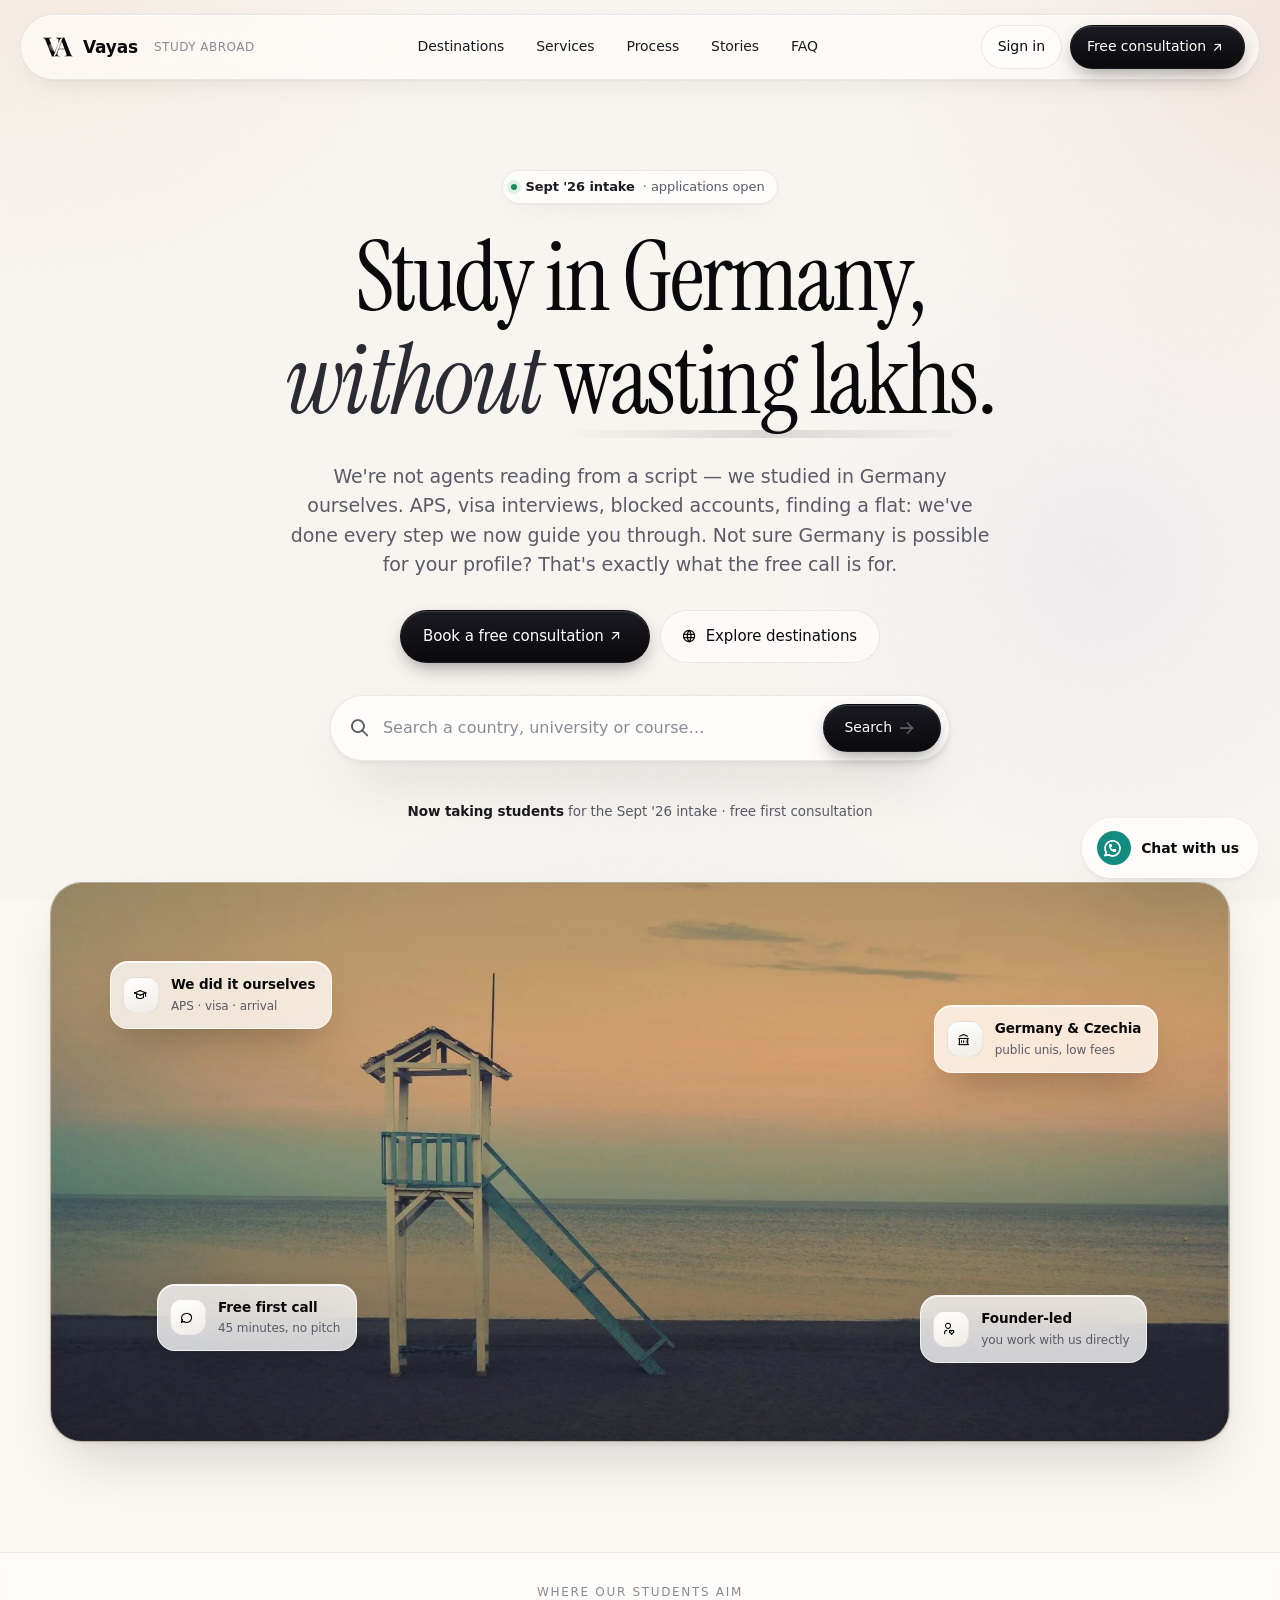
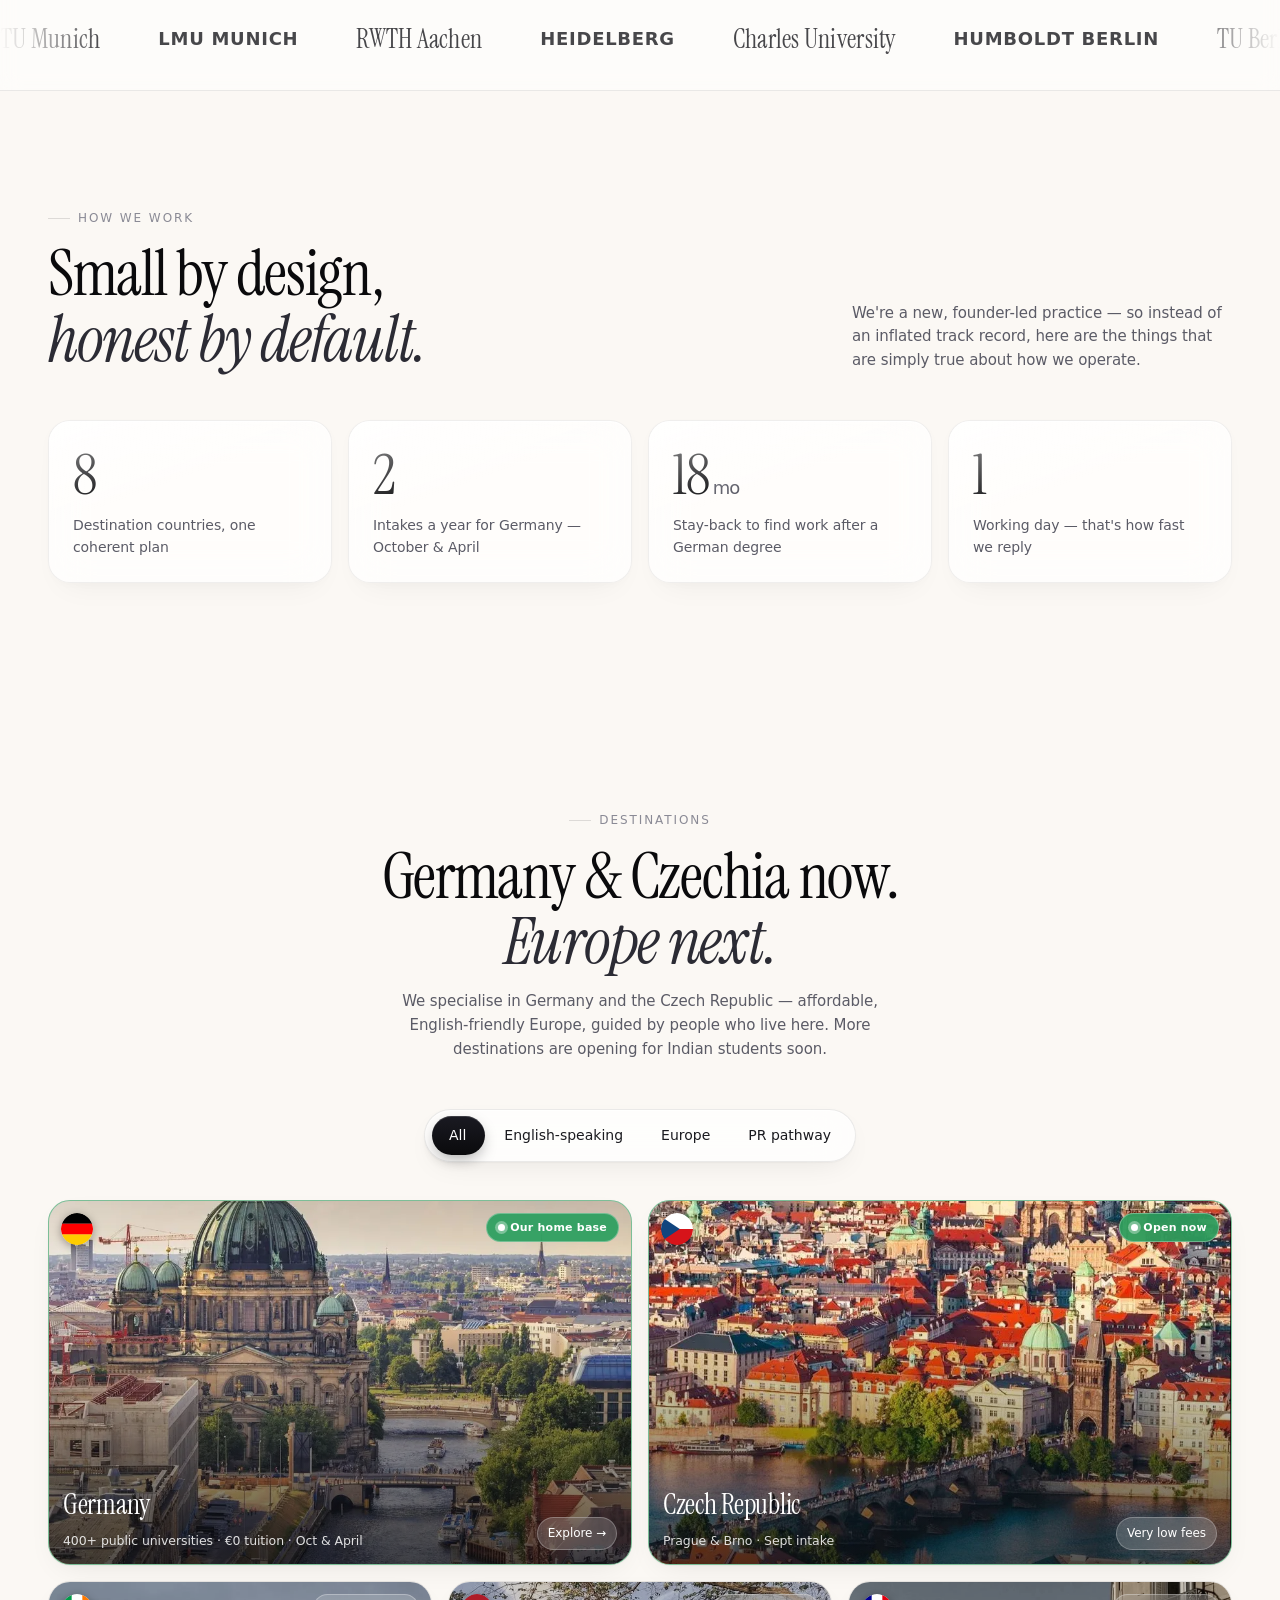
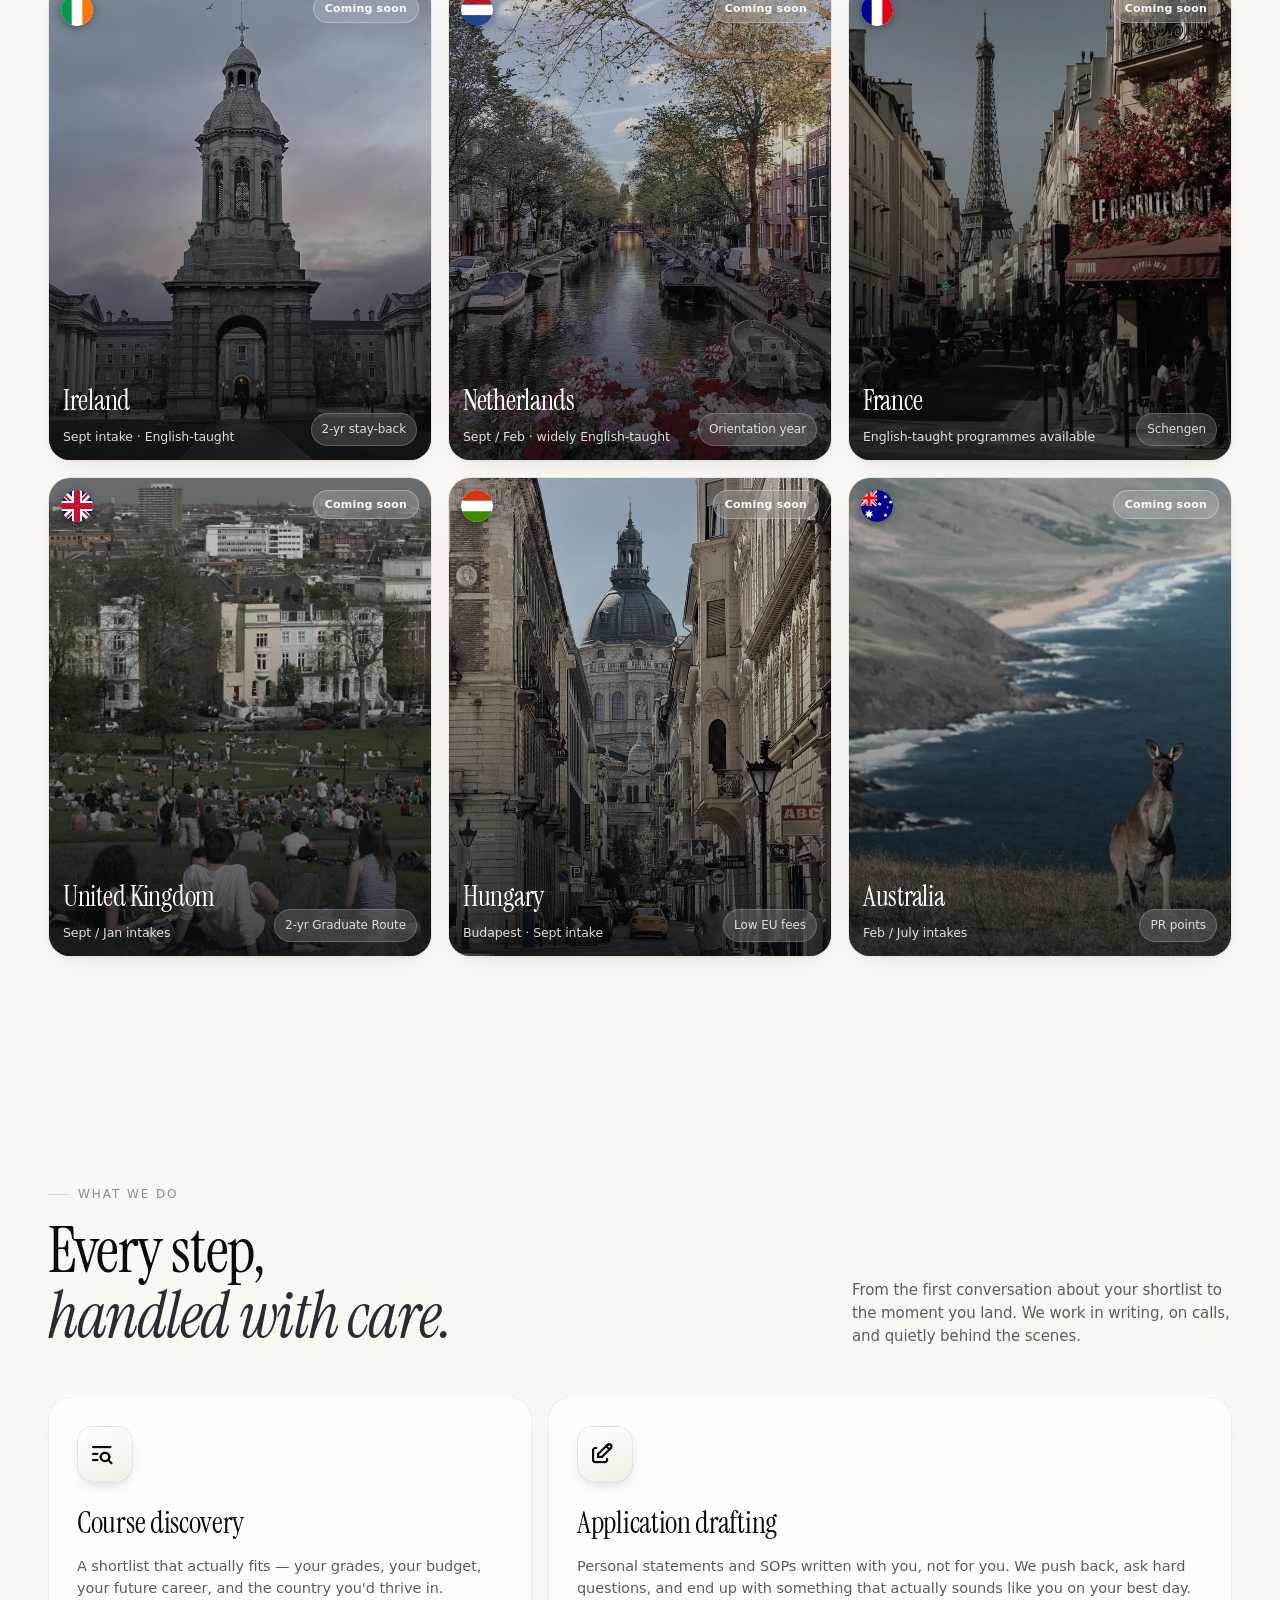
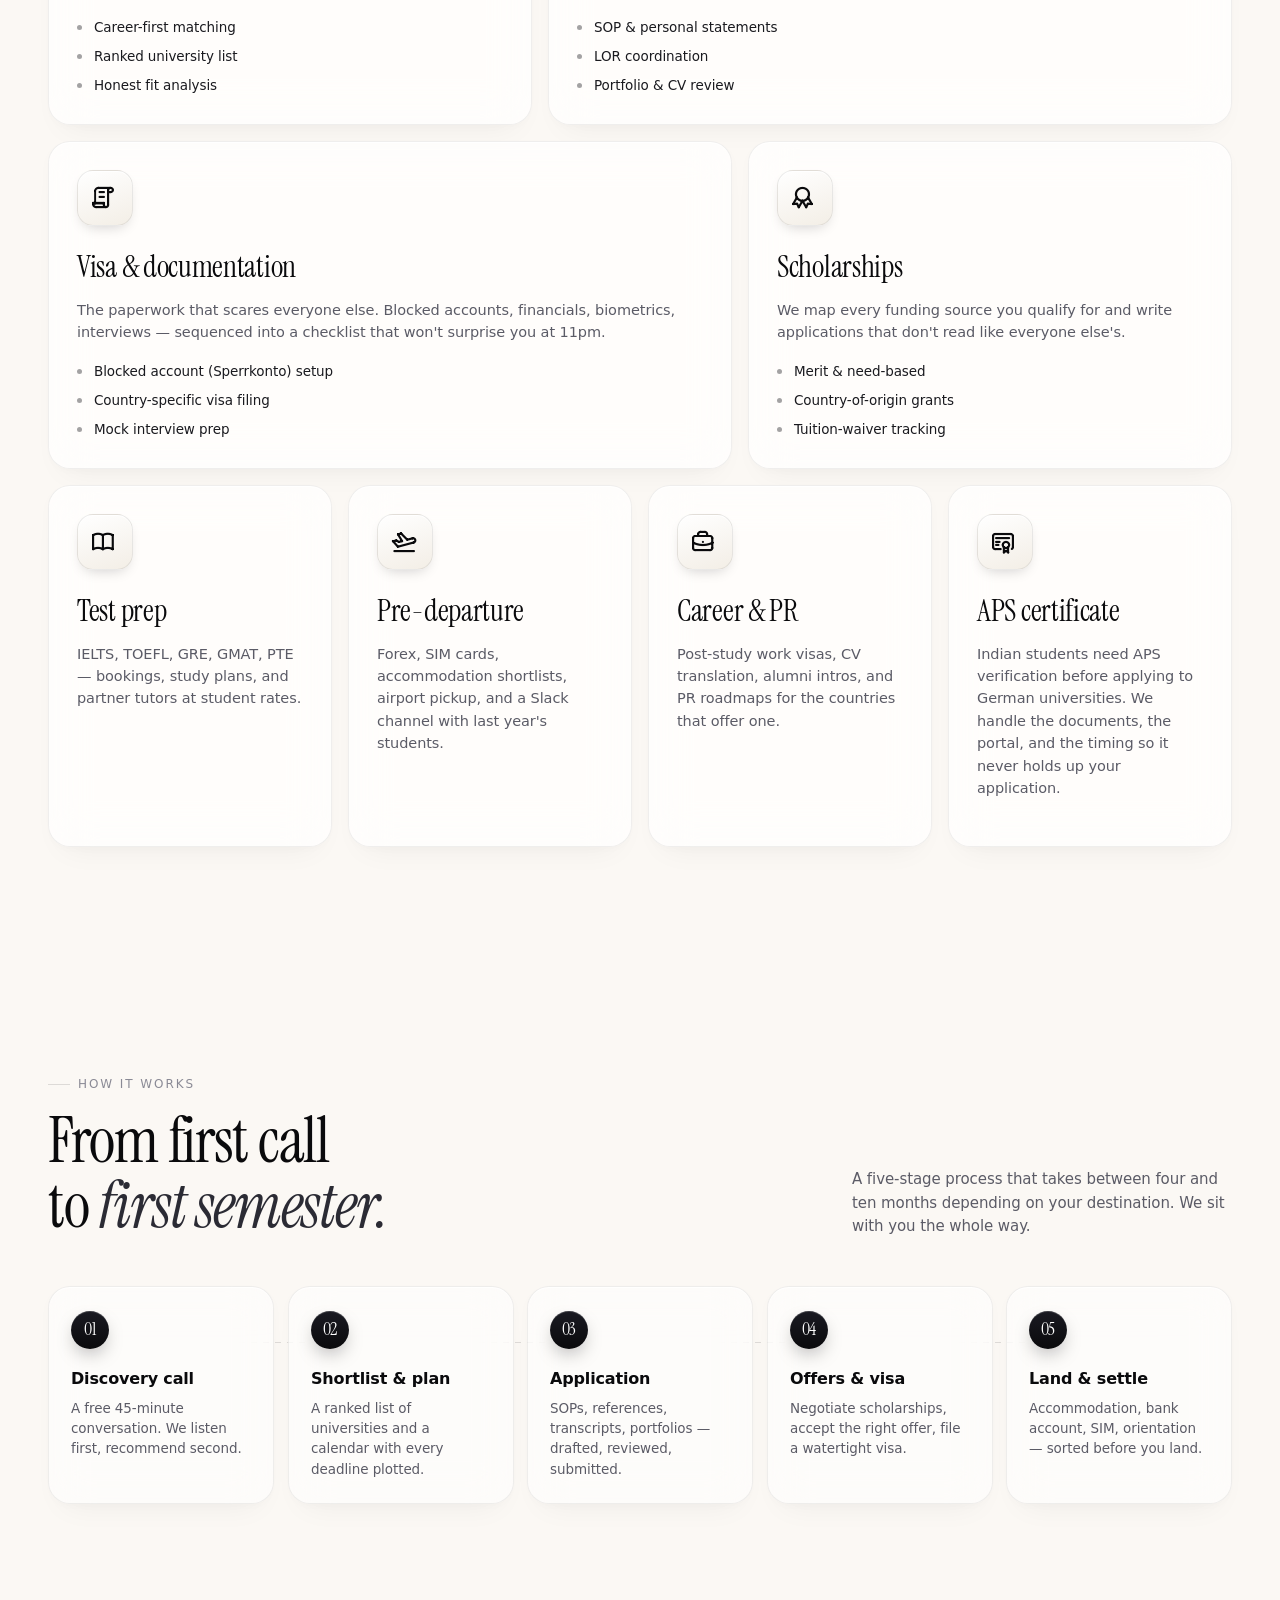
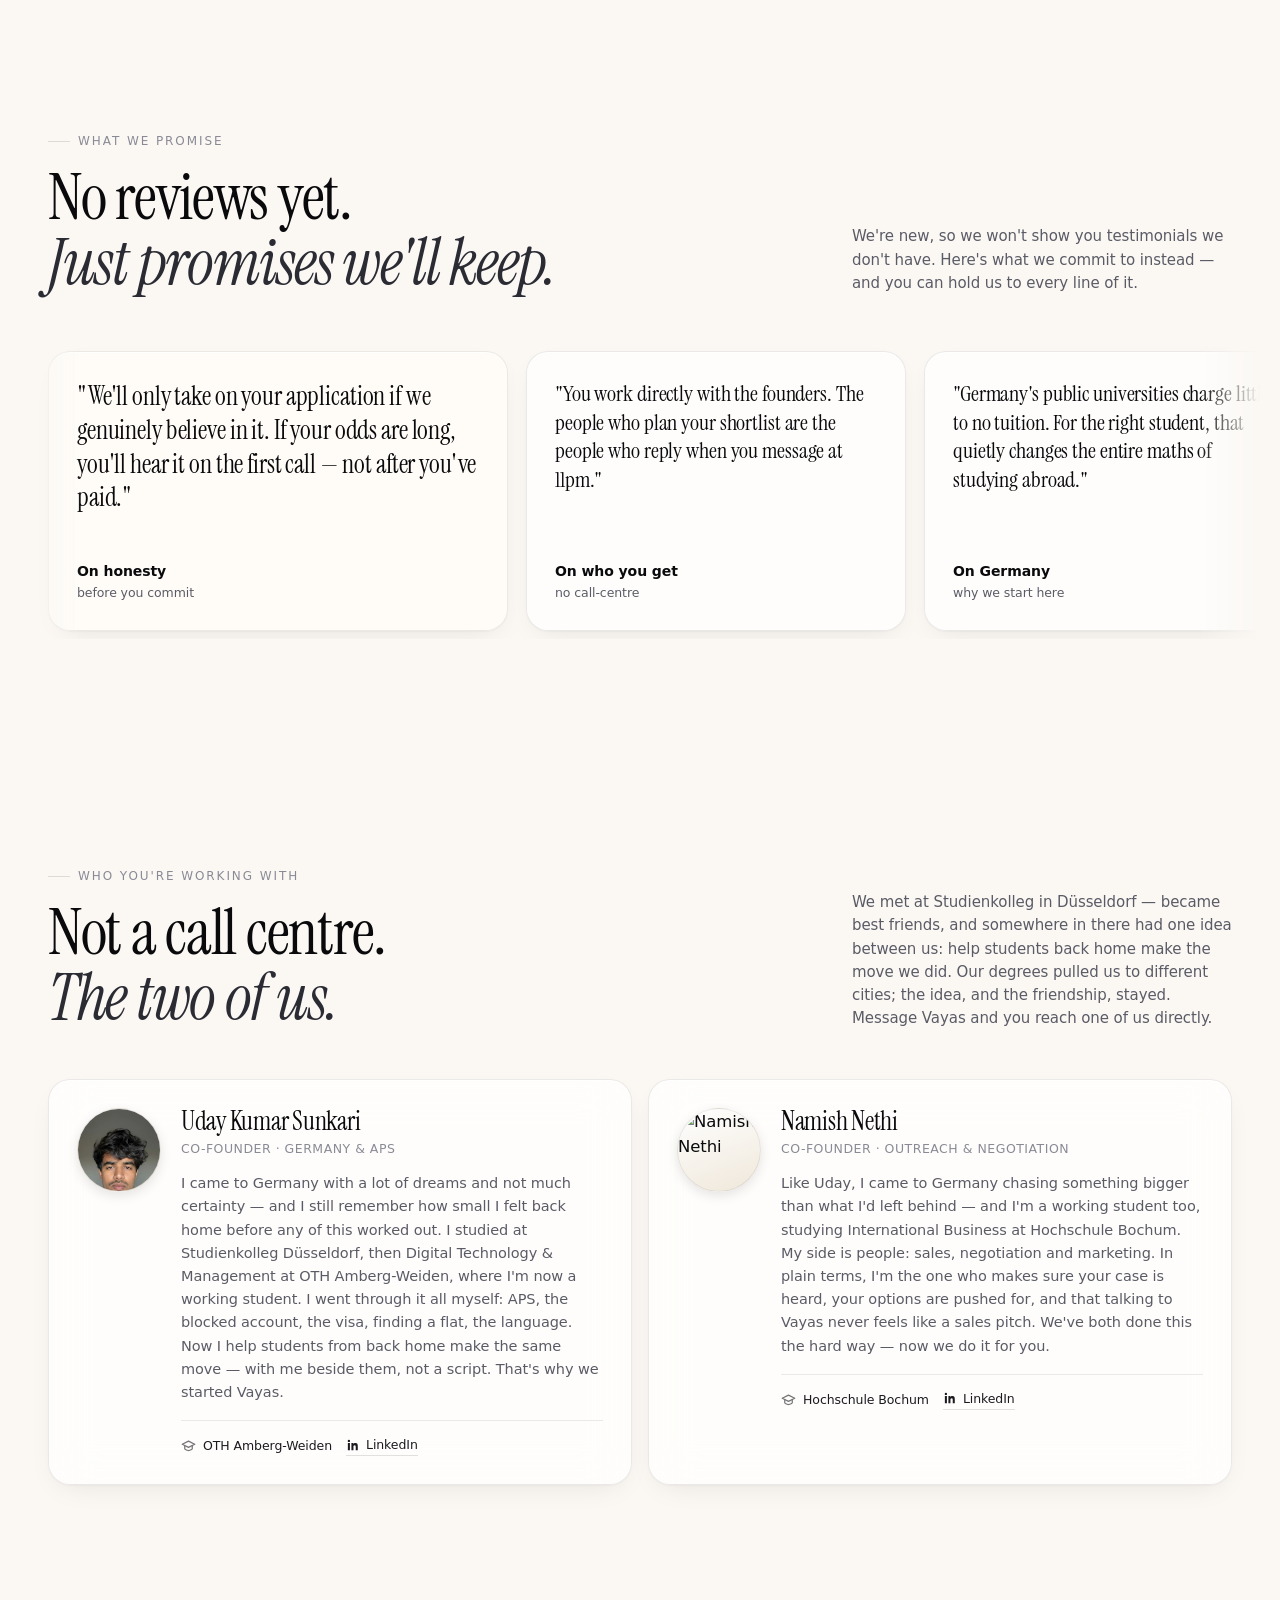
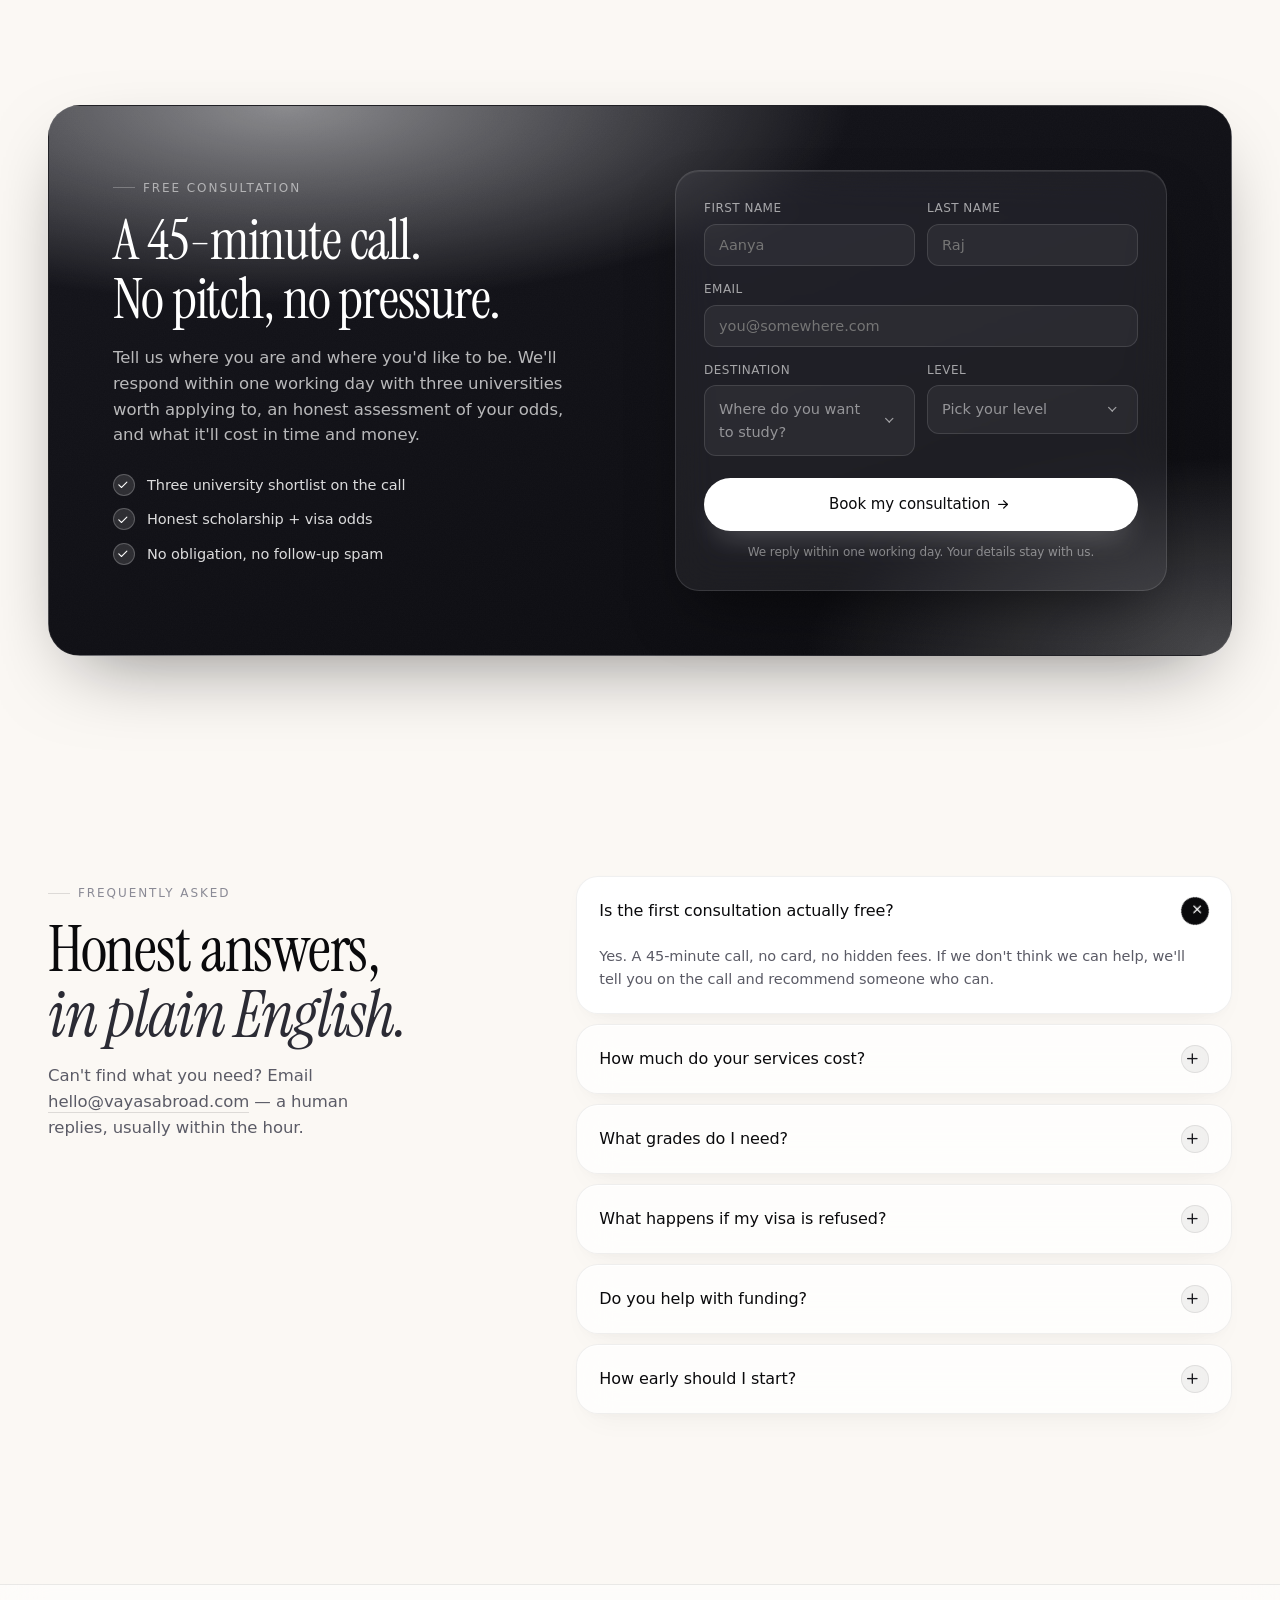
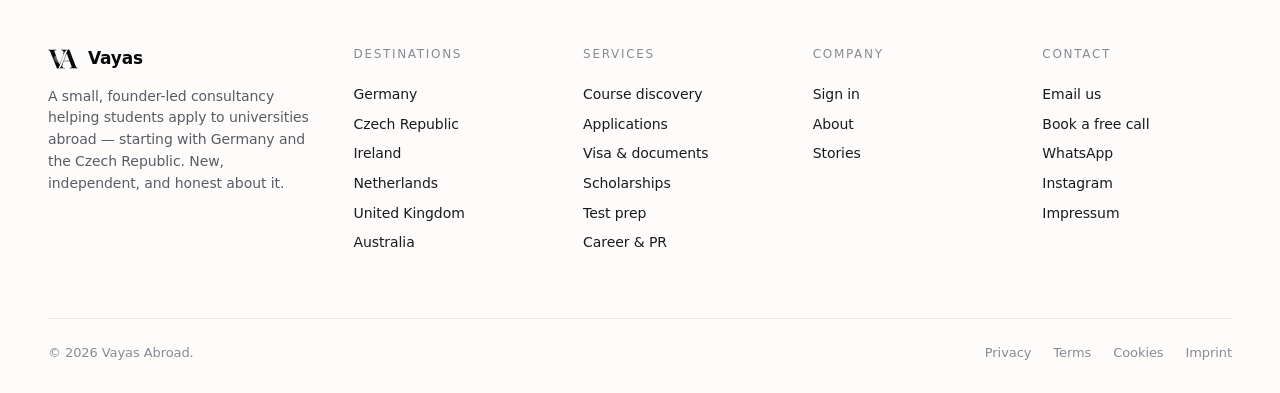
==== commit 171d45b6: "indexchaning" ====
--- a/public/index.html
+++ b/public/index.html
@@ -1086,6 +1086,25 @@
     .nav-cta .btn{ padding: 8px 10px; font-size: 12.5px; }
     .nav-cta .btn-dark i{ display: none; } /* drop the arrow icon to save space */
   }
+
+  /* ---------- FOUNDERS ---------- */
+  .founder-grid{ display:grid; grid-template-columns:1fr 1fr; gap:16px; }
+  .founder-card{ display:flex; gap:20px; padding:28px; background:var(--glass-strong); border:1px solid var(--line); border-radius:var(--radius); backdrop-filter:blur(22px) saturate(160%); -webkit-backdrop-filter:blur(22px) saturate(160%); box-shadow:var(--shadow-soft); transition:transform .45s cubic-bezier(.2,.7,.2,1), box-shadow .45s cubic-bezier(.2,.7,.2,1); }
+  .founder-card:hover{ transform:translateY(-4px); box-shadow:var(--shadow-lift); }
+  .founder-av{ width:84px; height:84px; flex:0 0 84px; border-radius:50%; background:linear-gradient(160deg,#fff,#efe7da); border:1px solid var(--line); box-shadow:0 4px 12px rgba(10,10,12,0.10); display:grid; place-items:center; overflow:hidden; }
+  .founder-av img{ width:100%; height:100%; object-fit:cover; }
+  .founder-body{ flex:1; min-width:0; }
+  .founder-name{ font-family:var(--serif); font-size:26px; line-height:1.05; letter-spacing:-0.01em; }
+  .founder-role{ font-size:12.5px; letter-spacing:.04em; text-transform:uppercase; color:var(--muted-2); margin-top:4px; }
+  .founder-story{ color:var(--muted); font-size:14.5px; line-height:1.6; margin:14px 0 0; }
+  .founder-foot{ display:flex; align-items:center; gap:14px; flex-wrap:wrap; margin-top:16px; padding-top:14px; border-top:1px solid var(--line); }
+  .founder-tag{ display:inline-flex; align-items:center; gap:7px; font-size:12.5px; color:var(--ink-2); }
+  .founder-tag svg{ width:15px; height:15px; opacity:.6; }
+  .founder-link{ display:inline-flex; align-items:center; gap:6px; font-size:12.5px; color:var(--ink-2); border-bottom:1px solid var(--line-2); padding-bottom:1px; }
+  .founder-link:hover{ color:var(--ink); }
+  .founder-link svg{ width:14px; height:14px; }
+  @media (max-width:900px){ .founder-grid{ grid-template-columns:1fr; } }
+  @media (max-width:480px){ .founder-card{ flex-direction:column; } }
 </style>
 </head>
 <body>
@@ -1631,6 +1650,49 @@
   </div>
 </section>
 
+<!-- ============== FOUNDERS ============== -->
+<section id="founders">
+  <div class="wrap">
+    <div class="section-head">
+      <div class="left">
+        <span class="kicker">Who you're working with</span>
+        <h2 class="display">Not a call centre.<br /><em>The two of us.</em></h2>
+      </div>
+      <div class="right">We met at Studienkolleg in Düsseldorf — became best friends, and somewhere in there had one idea between us: help students back home make the move we did. Our degrees pulled us to different cities; the idea, and the friendship, stayed. Message Vayas and you reach one of us directly.</div>
+    </div>
+
+    <div class="founder-grid">
+
+      <article class="founder-card">
+        <div class="founder-av"><img src="assets/uday.webp" alt="Uday Kumar Sunkari" /></div>
+        <div class="founder-body">
+          <div class="founder-name">Uday Kumar Sunkari</div>
+          <div class="founder-role">Co-founder · Germany &amp; APS</div>
+          <p class="founder-story">I came to Germany with a lot of dreams and not much certainty — and I still remember how small I felt back home before any of this worked out. I studied at Studienkolleg Düsseldorf, then Digital Technology &amp; Management at OTH Amberg-Weiden, where I'm now a working student. I went through it all myself: APS, the blocked account, the visa, finding a flat, the language. Now I help students from back home make the same move — with me beside them, not a script. That's why we started Vayas.</p>
+          <div class="founder-foot">
+            <span class="founder-tag"><svg viewBox="0 0 24 24" fill="none" stroke="currentColor" stroke-width="2" stroke-linecap="round" stroke-linejoin="round"><path d="m22 10-10-5L2 10l10 5 10-5Z"/><path d="M6 12v5c0 1 3 3 6 3s6-2 6-3v-5"/></svg> OTH Amberg-Weiden</span>
+            <a class="founder-link" href="https://www.linkedin.com/in/uday-kumar-sunkari" target="_blank" rel="noopener"><svg viewBox="0 0 24 24" fill="currentColor"><path d="M6.94 5a2 2 0 1 1-4 0 2 2 0 0 1 4 0ZM3.2 8.5h3.5V21H3.2V8.5Zm6.1 0h3.36v1.7h.05c.47-.84 1.6-1.72 3.3-1.72 3.53 0 4.18 2.2 4.18 5.05V21h-3.5v-5.5c0-1.3-.02-2.98-1.82-2.98-1.82 0-2.1 1.42-2.1 2.88V21H9.3V8.5Z"/></svg> LinkedIn</a>
+          </div>
+        </div>
+      </article>
+
+      <article class="founder-card">
+        <div class="founder-av"><img src="assets/namish.webp" alt="Namish Nethi" /></div>
+        <div class="founder-body">
+          <div class="founder-name">Namish Nethi</div>
+          <div class="founder-role">Co-founder · Outreach &amp; negotiation</div>
+          <p class="founder-story">Like Uday, I came to Germany chasing something bigger than what I'd left behind — and I'm a working student too, studying International Business at Hochschule Bochum. My side is people: sales, negotiation and marketing. In plain terms, I'm the one who makes sure your case is heard, your options are pushed for, and that talking to Vayas never feels like a sales pitch. We've both done this the hard way — now we do it for you.</p>
+          <div class="founder-foot">
+            <span class="founder-tag"><svg viewBox="0 0 24 24" fill="none" stroke="currentColor" stroke-width="2" stroke-linecap="round" stroke-linejoin="round"><path d="m22 10-10-5L2 10l10 5 10-5Z"/><path d="M6 12v5c0 1 3 3 6 3s6-2 6-3v-5"/></svg> Hochschule Bochum</span>
+            <a class="founder-link" href="https://www.linkedin.com/in/namish-nethi/" target="_blank" rel="noopener"><svg viewBox="0 0 24 24" fill="currentColor"><path d="M6.94 5a2 2 0 1 1-4 0 2 2 0 0 1 4 0ZM3.2 8.5h3.5V21H3.2V8.5Zm6.1 0h3.36v1.7h.05c.47-.84 1.6-1.72 3.3-1.72 3.53 0 4.18 2.2 4.18 5.05V21h-3.5v-5.5c0-1.3-.02-2.98-1.82-2.98-1.82 0-2.1 1.42-2.1 2.88V21H9.3V8.5Z"/></svg> LinkedIn</a>
+          </div>
+        </div>
+      </article>
+
+    </div>
+  </div>
+</section>
+
 <!-- ============== CONSULT ============== -->
 <section id="consult">
   <div class="wrap">
@@ -1672,19 +1734,14 @@
               <div class="cselect-panel">
                 <div class="cselect-list">
                   <div class="copt" data-value="any" data-emoji="🌍">🌍<span>Not sure yet — surprise me</span><i class="ti ti-check check"></i></div>
-                                    <div class="copt" data-value="uk" data-flag="assets/flags/gb.svg"><img class="flag-img" src="assets/flags/gb.svg" alt="" /><span>United Kingdom</span><i class="ti ti-check check"></i></div>
-                                    <div class="copt" data-value="cz" data-flag="assets/flags/cz.svg"><img class="flag-img" src="assets/flags/cz.svg" alt="" /><span>Czech Republic</span><i class="ti ti-check check"></i></div>
-                                    <div class="copt" data-value="ca" data-flag="assets/flags/ca.svg"><img class="flag-img" src="assets/flags/ca.svg" alt="" /><span>Canada</span><i class="ti ti-check check"></i></div>
-                                    <div class="copt" data-value="au" data-flag="assets/flags/au.svg"><img class="flag-img" src="assets/flags/au.svg" alt="" /><span>Australia</span><i class="ti ti-check check"></i></div>
-                                    <div class="copt" data-value="ie" data-flag="assets/flags/ie.svg"><img class="flag-img" src="assets/flags/ie.svg" alt="" /><span>Ireland</span><i class="ti ti-check check"></i></div>
-                                    <div class="copt" data-value="nz" data-flag="assets/flags/nz.svg"><img class="flag-img" src="assets/flags/nz.svg" alt="" /><span>New Zealand</span><i class="ti ti-check check"></i></div>
-                                    <div class="copt" data-value="de" data-flag="assets/flags/de.svg"><img class="flag-img" src="assets/flags/de.svg" alt="" /><span>Germany</span><i class="ti ti-check check"></i></div>
-                                    <div class="copt" data-value="fr" data-flag="assets/flags/fr.svg"><img class="flag-img" src="assets/flags/fr.svg" alt="" /><span>France</span><i class="ti ti-check check"></i></div>
+                  <div class="copt" data-value="de" data-flag="assets/flags/de.svg"><img class="flag-img" src="assets/flags/de.svg" alt="" /><span>Germany</span><i class="ti ti-check check"></i></div>
+                  <div class="copt" data-value="cz" data-flag="assets/flags/cz.svg"><img class="flag-img" src="assets/flags/cz.svg" alt="" /><span>Czech Republic</span><i class="ti ti-check check"></i></div>
+                  <div class="copt" data-value="ie" data-flag="assets/flags/ie.svg"><img class="flag-img" src="assets/flags/ie.svg" alt="" /><span>Ireland</span><i class="ti ti-check check"></i></div>
                   <div class="copt" data-value="nl" data-flag="assets/flags/nl.svg"><img class="flag-img" src="assets/flags/nl.svg" alt="" /><span>Netherlands</span><i class="ti ti-check check"></i></div>
-                  <div class="copt" data-value="se" data-flag="assets/flags/se.svg"><img class="flag-img" src="assets/flags/se.svg" alt="" /><span>Sweden</span><i class="ti ti-check check"></i></div>
-                  <div class="copt" data-value="ch" data-flag="assets/flags/ch.svg"><img class="flag-img" src="assets/flags/ch.svg" alt="" /><span>Switzerland</span><i class="ti ti-check check"></i></div>
-                  <div class="copt" data-value="sg" data-flag="assets/flags/sg.svg"><img class="flag-img" src="assets/flags/sg.svg" alt="" /><span>Singapore</span><i class="ti ti-check check"></i></div>
-                  <div class="copt" data-value="jp" data-flag="assets/flags/jp.svg"><img class="flag-img" src="assets/flags/jp.svg" alt="" /><span>Japan</span><i class="ti ti-check check"></i></div>
+                  <div class="copt" data-value="fr" data-flag="assets/flags/fr.svg"><img class="flag-img" src="assets/flags/fr.svg" alt="" /><span>France</span><i class="ti ti-check check"></i></div>
+                  <div class="copt" data-value="uk" data-flag="assets/flags/gb.svg"><img class="flag-img" src="assets/flags/gb.svg" alt="" /><span>United Kingdom</span><i class="ti ti-check check"></i></div>
+                  <div class="copt" data-value="hu" data-flag="assets/flags/hu.svg"><img class="flag-img" src="assets/flags/hu.svg" alt="" /><span>Hungary</span><i class="ti ti-check check"></i></div>
+                  <div class="copt" data-value="au" data-flag="assets/flags/au.svg"><img class="flag-img" src="assets/flags/au.svg" alt="" /><span>Australia</span><i class="ti ti-check check"></i></div>
                 </div>
               </div>
             </div>
@@ -1789,12 +1846,12 @@
       </div>
       <div>
         <h5>Destinations</h5>
+        <a href="germany.html">Germany</a>
+        <a href="czech.html">Czech Republic</a>
+        <a href="#destinations">Ireland</a>
+        <a href="#destinations">Netherlands</a>
         <a href="#destinations">United Kingdom</a>
-        <a href="czech.html">Czech Republic</a>
-        <a href="#destinations">Canada</a>
         <a href="#destinations">Australia</a>
-        <a href="#destinations">Ireland</a>
-        <a href="germany.html">Germany</a>
       </div>
       <div>
         <h5>Services</h5>
@@ -1889,33 +1946,32 @@
     const btn = document.getElementById('heroSearchBtn');
 
     const corpus = [
-      { type: 'country', name: 'United Kingdom', flag: 'assets/flags/gb.svg',   emoji: '🇬🇧', meta: '160+ universities · Sept / Jan', tag: 'From £14k', ico: 'world' },
-      { type: 'country', name: 'Czech Republic', flag: 'assets/flags/cz.svg',   emoji: '🇨🇿', meta: 'Prague & Brno · Sept intake', tag: 'Very low fees', ico: 'world' },
-      { type: 'country', name: 'Canada', flag: 'assets/flags/ca.svg',           emoji: '🇨🇦', meta: '240+ institutions · 3 intakes', tag: 'PGWP', ico: 'world' },
-      { type: 'country', name: 'Australia', flag: 'assets/flags/au.svg',        emoji: '🇦🇺', meta: '43 universities · Feb / July', tag: 'PR pathway', ico: 'world' },
-      { type: 'country', name: 'Germany', flag: 'assets/flags/de.svg',          emoji: '🇩🇪', meta: '400+ institutions · 2 intakes', tag: 'Low fees', ico: 'world' },
-      { type: 'page', name: 'Studienkolleg (after Class 12)', flag: 'assets/flags/de.svg', meta: '1-year foundation · FSP · partner colleges', tag: 'Bachelor route', ico: 'school', url: 'germany.html#studienkolleg' },
-      { type: 'country', name: 'Ireland', flag: 'assets/flags/ie.svg',          emoji: '🇮🇪', meta: '34 institutions · Sept', tag: '2-yr stay-back', ico: 'world' },
-      { type: 'country', name: 'New Zealand', flag: 'assets/flags/nz.svg',      emoji: '🇳🇿', meta: '8 universities · Feb / July', tag: 'Work rights', ico: 'world' },
-      { type: 'country', name: 'France', flag: 'assets/flags/fr.svg',           emoji: '🇫🇷', meta: '3,500+ programs', tag: 'Schengen', ico: 'world' },
-      { type: 'uni', name: 'University of Oxford',          emoji: '🎓', meta: 'United Kingdom · Russell Group', tag: 'Top 5', ico: 'school' },
-      { type: 'uni', name: 'Imperial College London',       emoji: '🎓', meta: 'United Kingdom · STEM-focused',  tag: 'Top 10', ico: 'school' },
-      { type: 'uni', name: 'University of Toronto',         emoji: '🎓', meta: 'Canada · U15',                   tag: 'Top 20', ico: 'school' },
-      { type: 'uni', name: 'Charles University',            emoji: '🎓', meta: 'Czech Republic · Prague',       tag: 'Est. 1348', ico: 'school' },
-      { type: 'uni', name: 'Monash University',             emoji: '🎓', meta: 'Australia · Group of Eight',     tag: 'Top 50', ico: 'school' },
-      { type: 'uni', name: 'Trinity College Dublin',        emoji: '🎓', meta: 'Ireland · Sept intake',          tag: 'Top 90', ico: 'school' },
-      { type: 'uni', name: 'TU Munich',                     emoji: '🎓', meta: 'Germany · English programs',     tag: 'Top 30', ico: 'school' },
-      { type: 'uni', name: 'University of Edinburgh',       emoji: '🎓', meta: 'United Kingdom · Scotland',      tag: 'Top 25', ico: 'school' },
-      { type: 'course', name: 'MSc Data Science',           emoji: '📊', meta: '12 months · UK, US, AU, DE',  tag: 'Course',  ico: 'chart-dots' },
-      { type: 'course', name: 'MBA',                        emoji: '💼', meta: '1–2 years · Global',          tag: 'Course',  ico: 'briefcase' },
-      { type: 'course', name: 'MS Computer Science',        emoji: '💻', meta: '18–24 months · Global',       tag: 'Course',  ico: 'code' },
-      { type: 'course', name: 'BSc Engineering',            emoji: '⚙️', meta: '3–4 years · Global',          tag: 'Course',  ico: 'tools' },
-      { type: 'course', name: 'LLM in International Law',   emoji: '⚖️', meta: '12 months · UK, IE, NL',      tag: 'Course',  ico: 'scale' },
-      { type: 'course', name: 'MA Architecture',            emoji: '🏛️', meta: '2 years · UK, IT, NL',         tag: 'Course',  ico: 'building' },
-      { type: 'course', name: 'MSc Public Health',          emoji: '🩺', meta: '12 months · UK, US, CA',      tag: 'Course',  ico: 'heartbeat' },
+      { type: 'country', name: 'Germany',        flag: 'assets/flags/de.svg', emoji: '\U0001F1E9\U0001F1EA', meta: '400+ public universities \u00b7 Oct & April', tag: 'Low fees',         ico: 'world' },
+      { type: 'page',    name: 'Studienkolleg (after Class 12)', flag: 'assets/flags/de.svg', meta: '1-year foundation \u00b7 FSP \u00b7 partner colleges', tag: 'Bachelor route', ico: 'school', url: 'germany.html#studienkolleg' },
+      { type: 'country', name: 'Czech Republic', flag: 'assets/flags/cz.svg', emoji: '\U0001F1E8\U0001F1FF', meta: 'Prague & Brno \u00b7 Sept intake',         tag: 'Very low fees',    ico: 'world' },
+      { type: 'country', name: 'Ireland',        flag: 'assets/flags/ie.svg', emoji: '\U0001F1EE\U0001F1EA', meta: 'Sept intake \u00b7 English-taught',        tag: '2-yr stay-back',   ico: 'world' },
+      { type: 'country', name: 'Netherlands',    flag: 'assets/flags/nl.svg', emoji: '\U0001F1F3\U0001F1F1', meta: 'Sept / Feb \u00b7 widely English-taught',  tag: 'Orientation year', ico: 'world' },
+      { type: 'country', name: 'France',         flag: 'assets/flags/fr.svg', emoji: '\U0001F1EB\U0001F1F7', meta: 'English-taught programmes available',  tag: 'Schengen',         ico: 'world' },
+      { type: 'country', name: 'United Kingdom', flag: 'assets/flags/gb.svg', emoji: '\U0001F1EC\U0001F1E7', meta: 'Sept / Jan intakes',                  tag: 'Graduate Route',   ico: 'world' },
+      { type: 'country', name: 'Hungary',        flag: 'assets/flags/hu.svg', emoji: '\U0001F1ED\U0001F1FA', meta: 'Budapest \u00b7 Sept intake',              tag: 'Low EU fees',      ico: 'world' },
+      { type: 'country', name: 'Australia',      flag: 'assets/flags/au.svg', emoji: '\U0001F1E6\U0001F1FA', meta: 'Feb / July intakes',                  tag: 'PR points',        ico: 'world' },
+      { type: 'uni', name: 'TU Munich',               emoji: '\U0001F393', meta: 'Germany \u00b7 English programs',     tag: 'Top 30',    ico: 'school' },
+      { type: 'uni', name: 'Charles University',      emoji: '\U0001F393', meta: 'Czech Republic \u00b7 Prague',        tag: 'Est. 1348', ico: 'school' },
+      { type: 'uni', name: 'Trinity College Dublin',  emoji: '\U0001F393', meta: 'Ireland \u00b7 Sept intake',          tag: 'Top 90',    ico: 'school' },
+      { type: 'uni', name: 'University of Oxford',     emoji: '\U0001F393', meta: 'United Kingdom \u00b7 Russell Group', tag: 'Top 5',     ico: 'school' },
+      { type: 'uni', name: 'Imperial College London', emoji: '\U0001F393', meta: 'United Kingdom \u00b7 STEM-focused',  tag: 'Top 10',    ico: 'school' },
+      { type: 'uni', name: 'University of Edinburgh',  emoji: '\U0001F393', meta: 'United Kingdom \u00b7 Scotland',      tag: 'Top 25',    ico: 'school' },
+      { type: 'uni', name: 'Monash University',        emoji: '\U0001F393', meta: 'Australia \u00b7 Group of Eight',     tag: 'Top 50',    ico: 'school' },
+      { type: 'course', name: 'MSc Data Science',         emoji: '\U0001F4CA', meta: '12 months \u00b7 DE, IE, NL', tag: 'Course', ico: 'chart-dots' },
+      { type: 'course', name: 'MBA',                      emoji: '\U0001F4BC', meta: '1\u20132 years \u00b7 Europe',     tag: 'Course', ico: 'briefcase' },
+      { type: 'course', name: 'MS Computer Science',      emoji: '\U0001F4BB', meta: '18\u201324 months \u00b7 Europe',  tag: 'Course', ico: 'code' },
+      { type: 'course', name: 'BSc Engineering',          emoji: '\u2699\uFE0F', meta: '3\u20134 years \u00b7 DE, CZ',     tag: 'Course', ico: 'tools' },
+      { type: 'course', name: 'LLM in International Law', emoji: '\u2696\uFE0F', meta: '12 months \u00b7 IE, NL',     tag: 'Course', ico: 'scale' },
+      { type: 'course', name: 'MA Architecture',          emoji: '\U0001F3DB\uFE0F', meta: '2 years \u00b7 NL, FR',       tag: 'Course', ico: 'building' },
+      { type: 'course', name: 'MSc Public Health',        emoji: '\U0001FA7A', meta: '12 months \u00b7 DE, IE',     tag: 'Course', ico: 'heartbeat' },
     ];
 
-    const trending = ['MSc Data Science', 'United Kingdom', 'Canada', 'MBA'];
+    const trending = ['MSc Data Science', 'Germany', 'United Kingdom', 'MBA'];
 
     function iconFor(item){
       if(item.type === 'country') return item.flag ? `<img class="flag-img" src="${item.flag}" alt="" />` : `<span class="emoji">${item.emoji}</span>`;
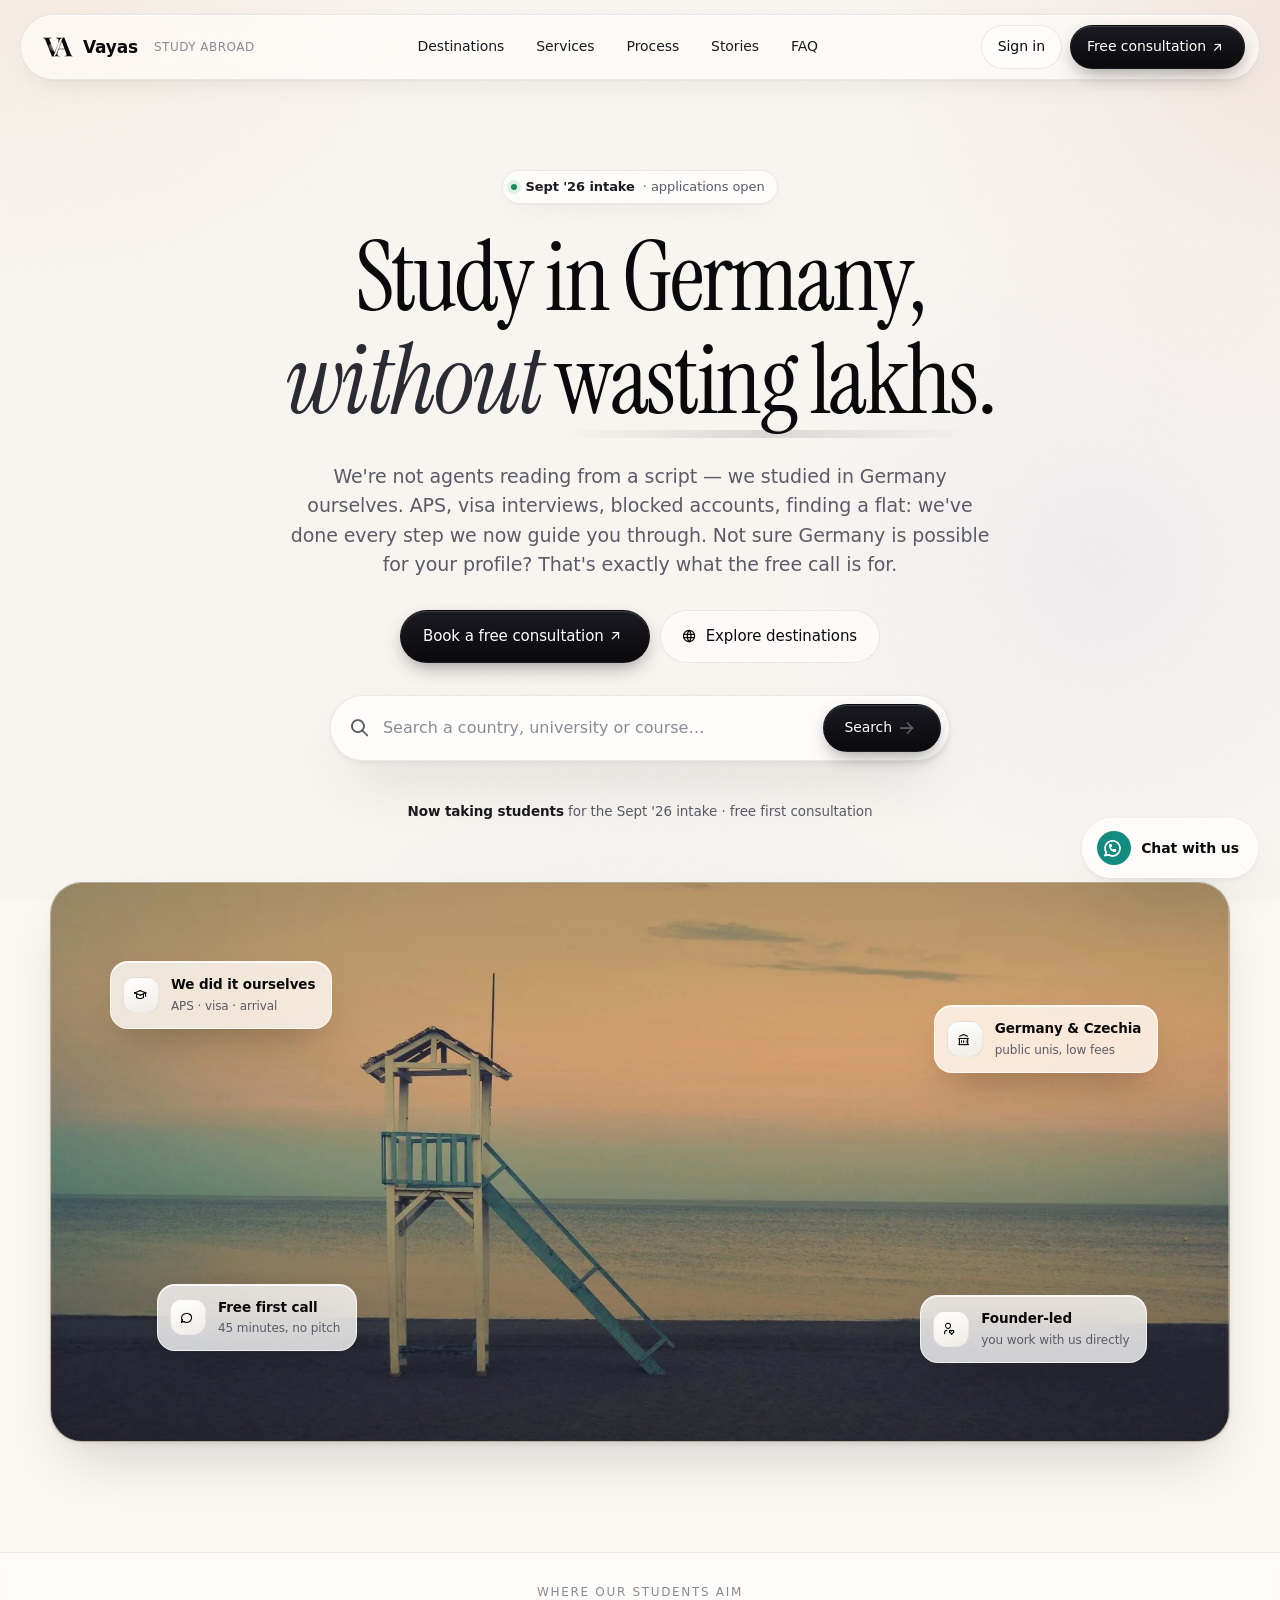
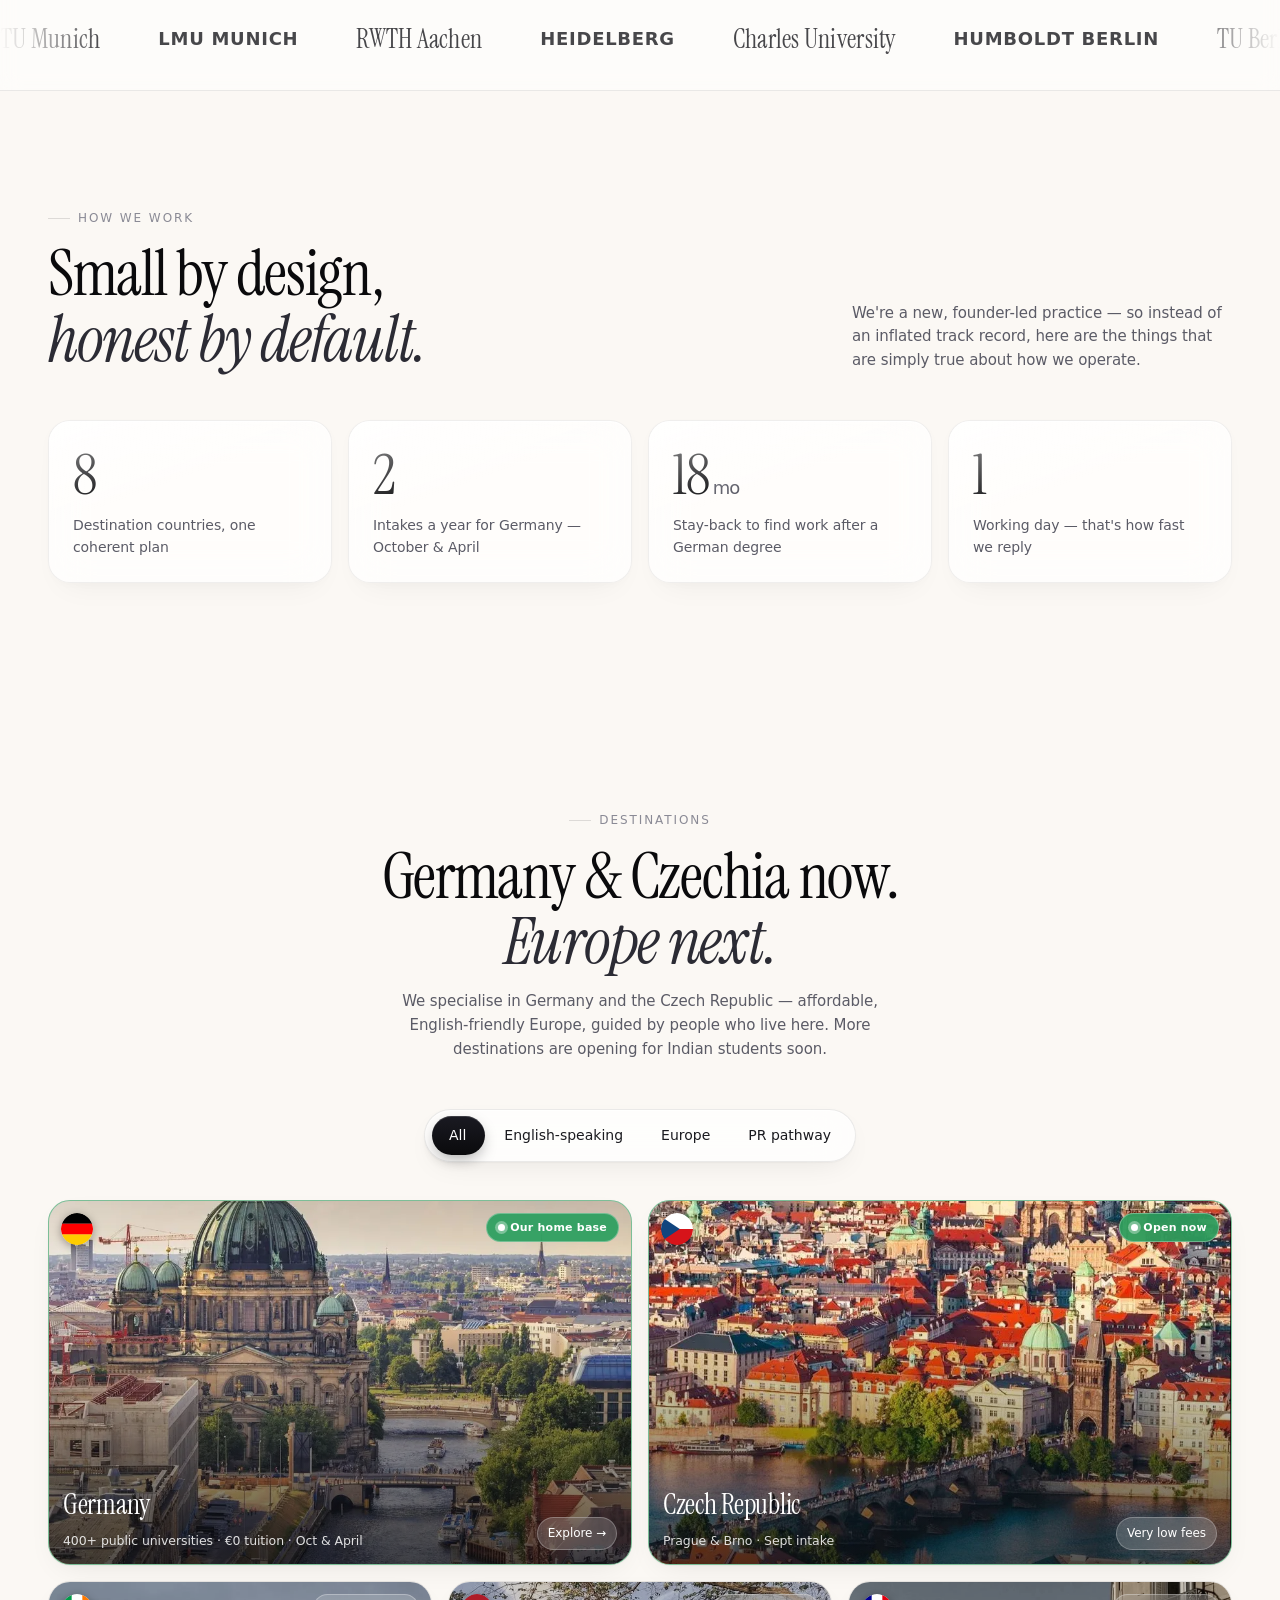
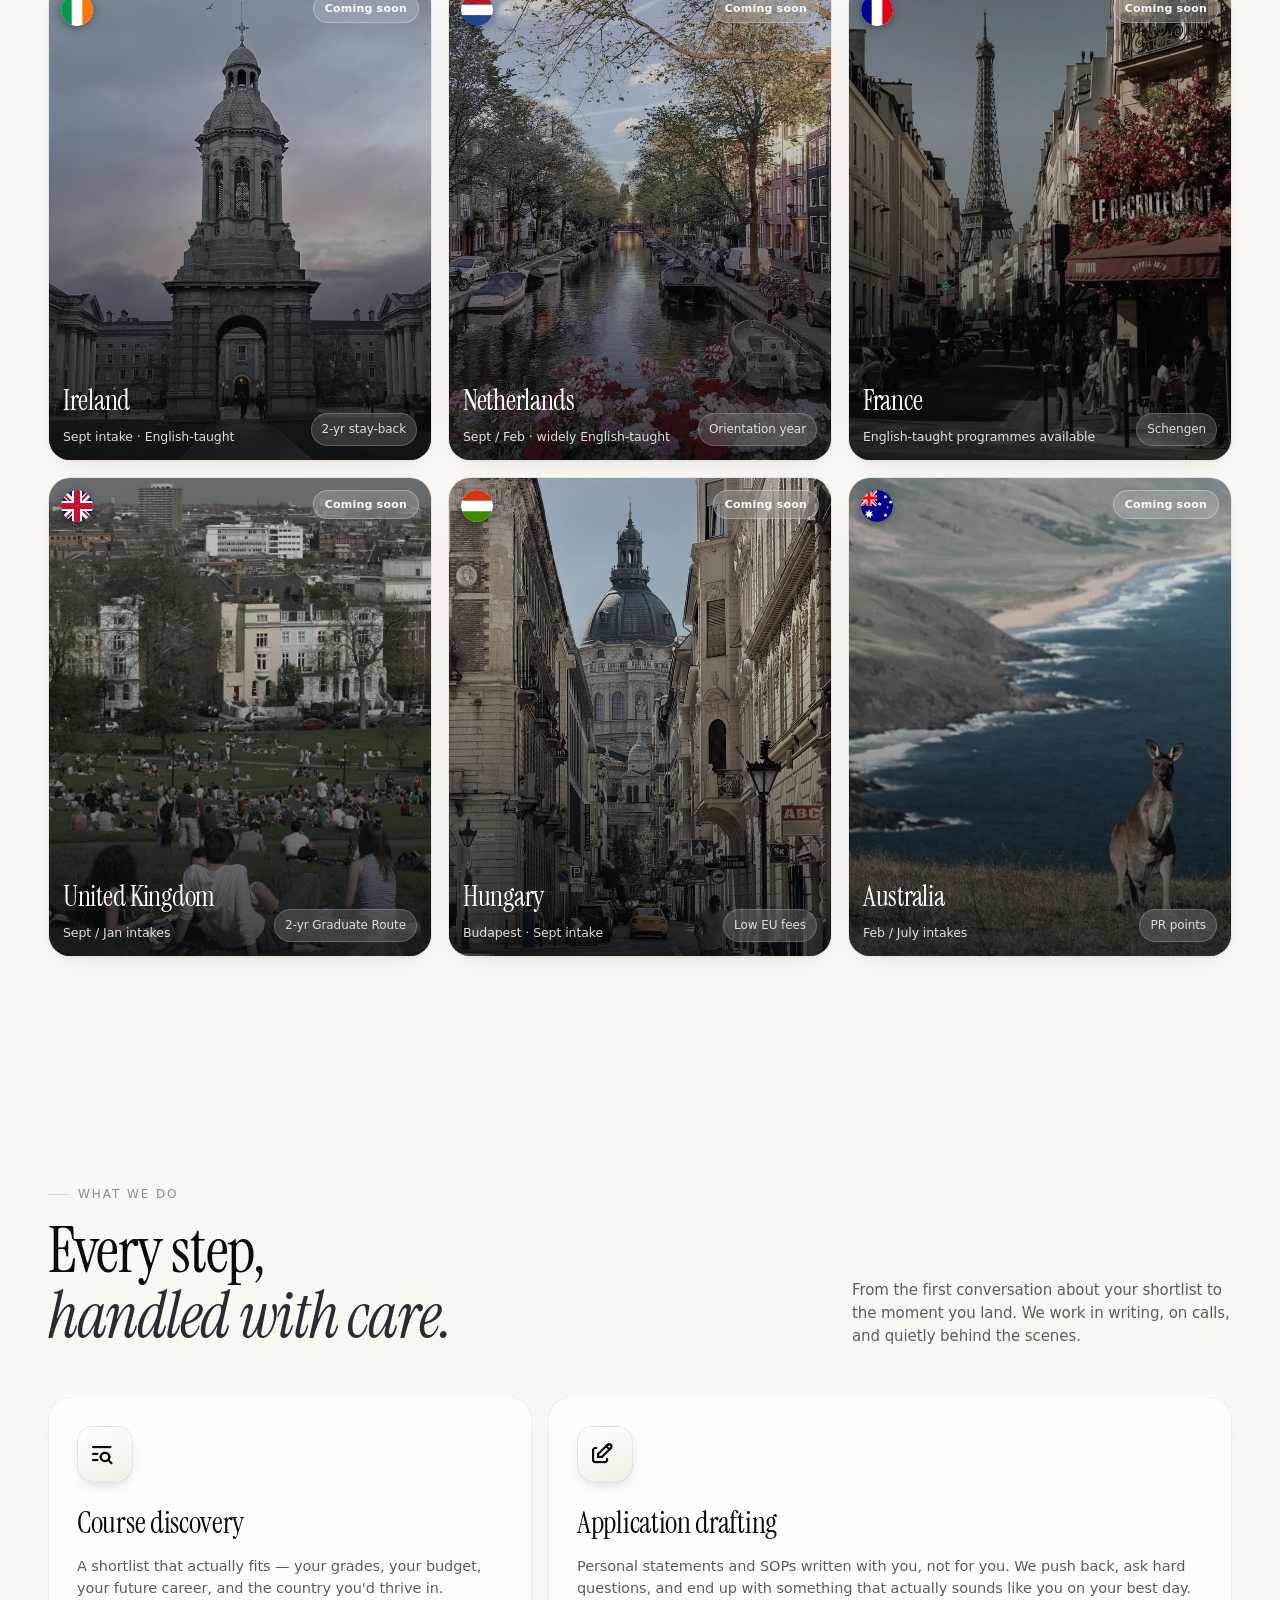
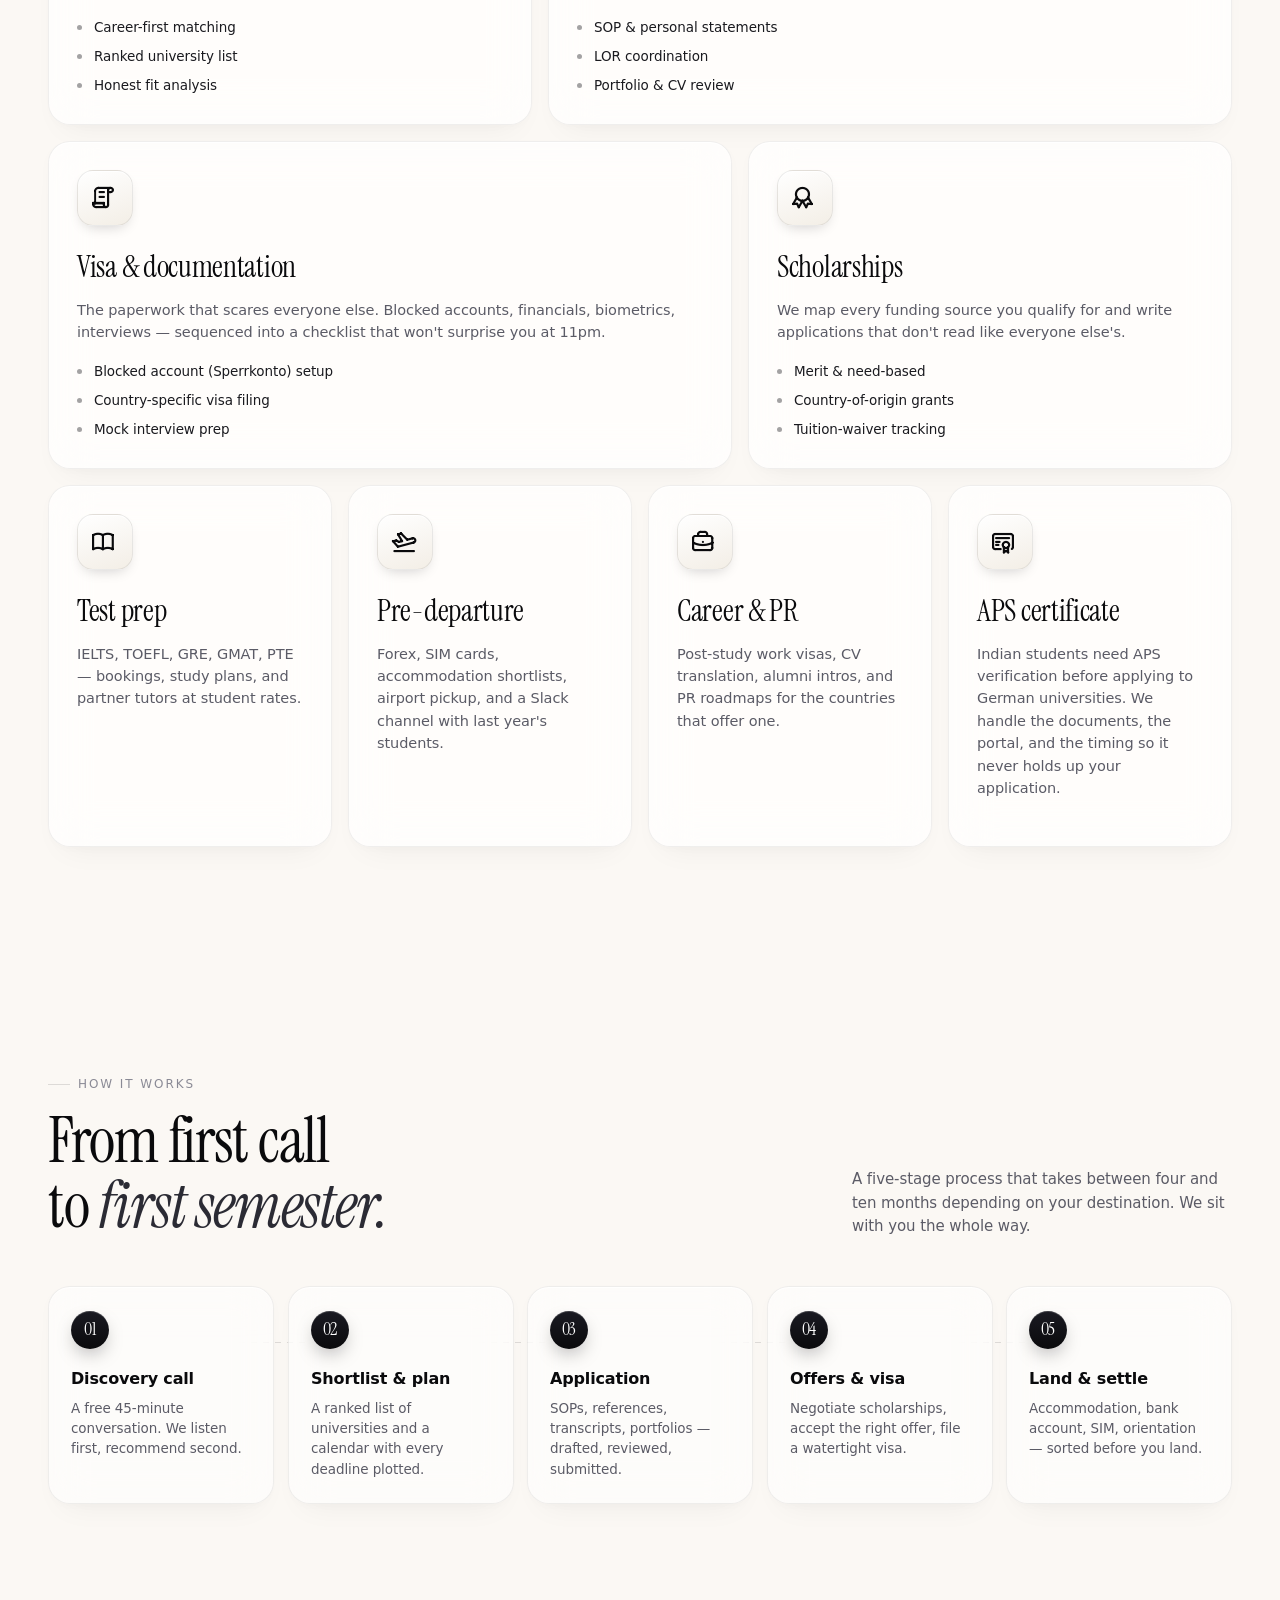
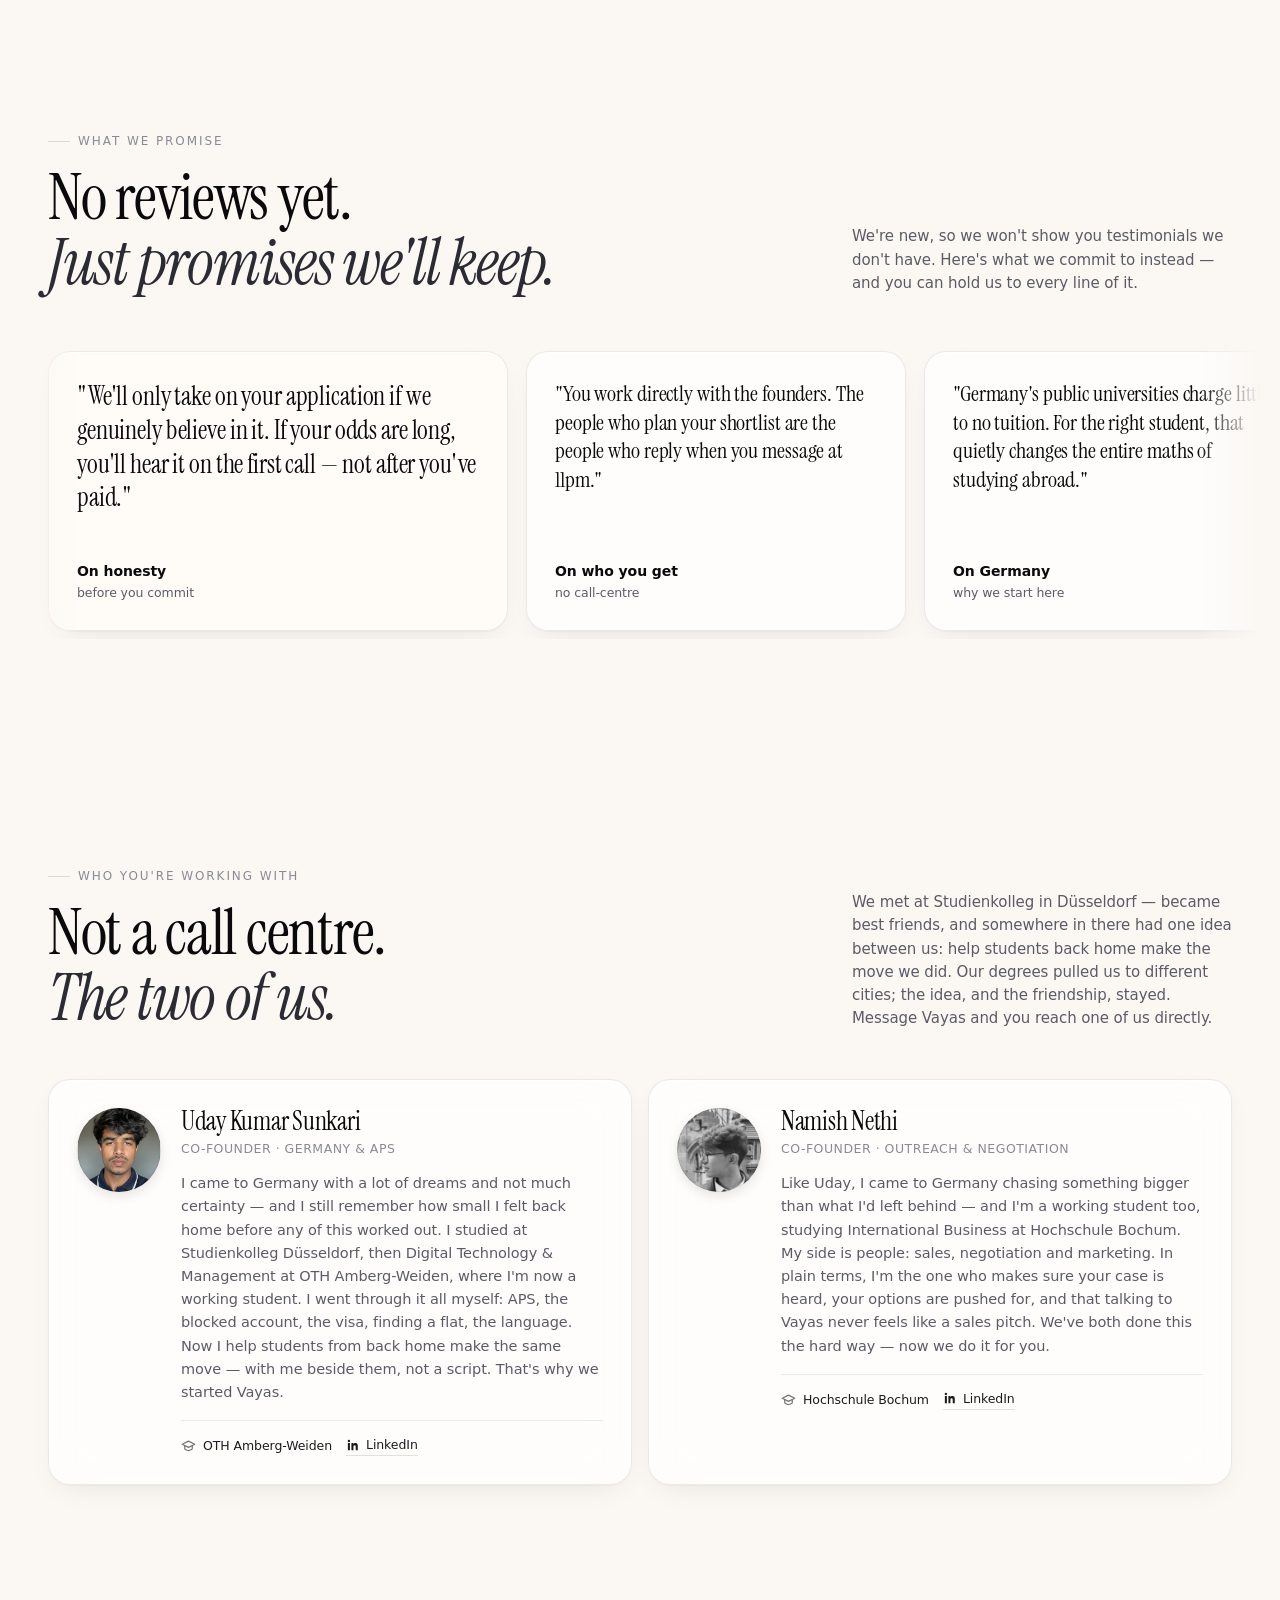
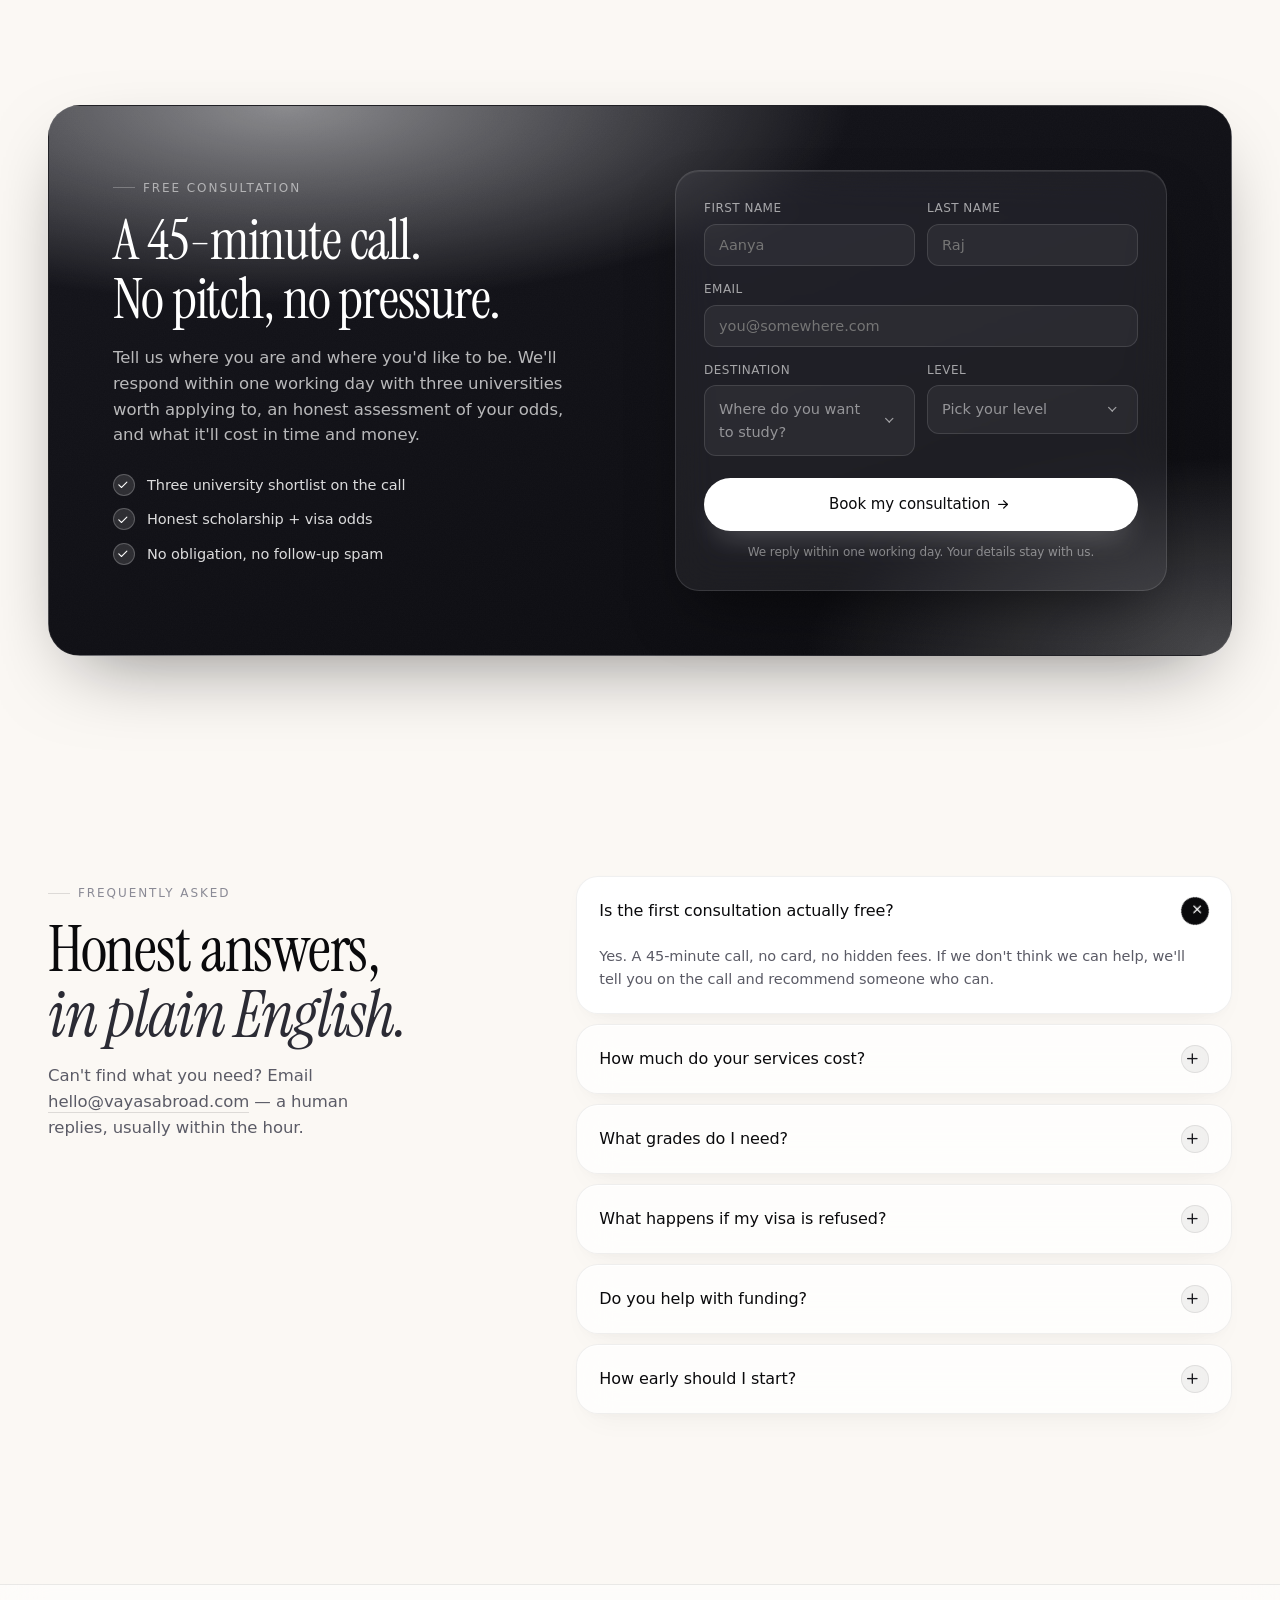
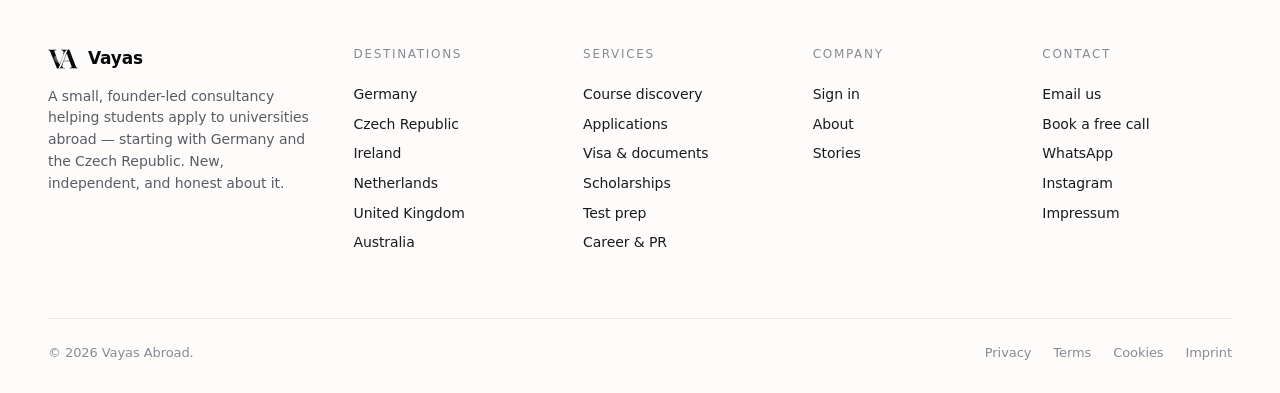
==== commit 95de57c6: "zoomout" ====
--- a/public/index.html
+++ b/public/index.html
@@ -1091,7 +1091,7 @@
   .founder-grid{ display:grid; grid-template-columns:1fr 1fr; gap:16px; }
   .founder-card{ display:flex; gap:20px; padding:28px; background:var(--glass-strong); border:1px solid var(--line); border-radius:var(--radius); backdrop-filter:blur(22px) saturate(160%); -webkit-backdrop-filter:blur(22px) saturate(160%); box-shadow:var(--shadow-soft); transition:transform .45s cubic-bezier(.2,.7,.2,1), box-shadow .45s cubic-bezier(.2,.7,.2,1); }
   .founder-card:hover{ transform:translateY(-4px); box-shadow:var(--shadow-lift); }
-  .founder-av{ width:84px; height:84px; flex:0 0 84px; border-radius:50%; background:linear-gradient(160deg,#fff,#efe7da); border:1px solid var(--line); box-shadow:0 4px 12px rgba(10,10,12,0.10); display:grid; place-items:center; overflow:hidden; }
+  .founder-av{ width:84px; height:84px; flex:0 0 84px; border-radius:50%; background-color:#efe7da; background-repeat:no-repeat; background-position:center; border:1px solid var(--line); box-shadow:0 4px 12px rgba(10,10,12,0.10); overflow:hidden; }
   .founder-av img{ width:100%; height:100%; object-fit:cover; }
   .founder-body{ flex:1; min-width:0; }
   .founder-name{ font-family:var(--serif); font-size:26px; line-height:1.05; letter-spacing:-0.01em; }
@@ -1664,7 +1664,7 @@
     <div class="founder-grid">
 
       <article class="founder-card">
-        <div class="founder-av"><img src="assets/uday.webp" alt="Uday Kumar Sunkari" /></div>
+        <div class="founder-av" role="img" aria-label="Uday Kumar Sunkari" style="background-image:url('assets/uday.webp'); background-size:cover; background-position:center 40%;"></div>
         <div class="founder-body">
           <div class="founder-name">Uday Kumar Sunkari</div>
           <div class="founder-role">Co-founder · Germany &amp; APS</div>
@@ -1677,7 +1677,7 @@
       </article>
 
       <article class="founder-card">
-        <div class="founder-av"><img src="assets/namish.webp" alt="Namish Nethi" /></div>
+        <div class="founder-av" role="img" aria-label="Namish Nethi" style="background-image:url('assets/namish.jpg'); background-size:408%; background-position:60% 29%;"></div>
         <div class="founder-body">
           <div class="founder-name">Namish Nethi</div>
           <div class="founder-role">Co-founder · Outreach &amp; negotiation</div>
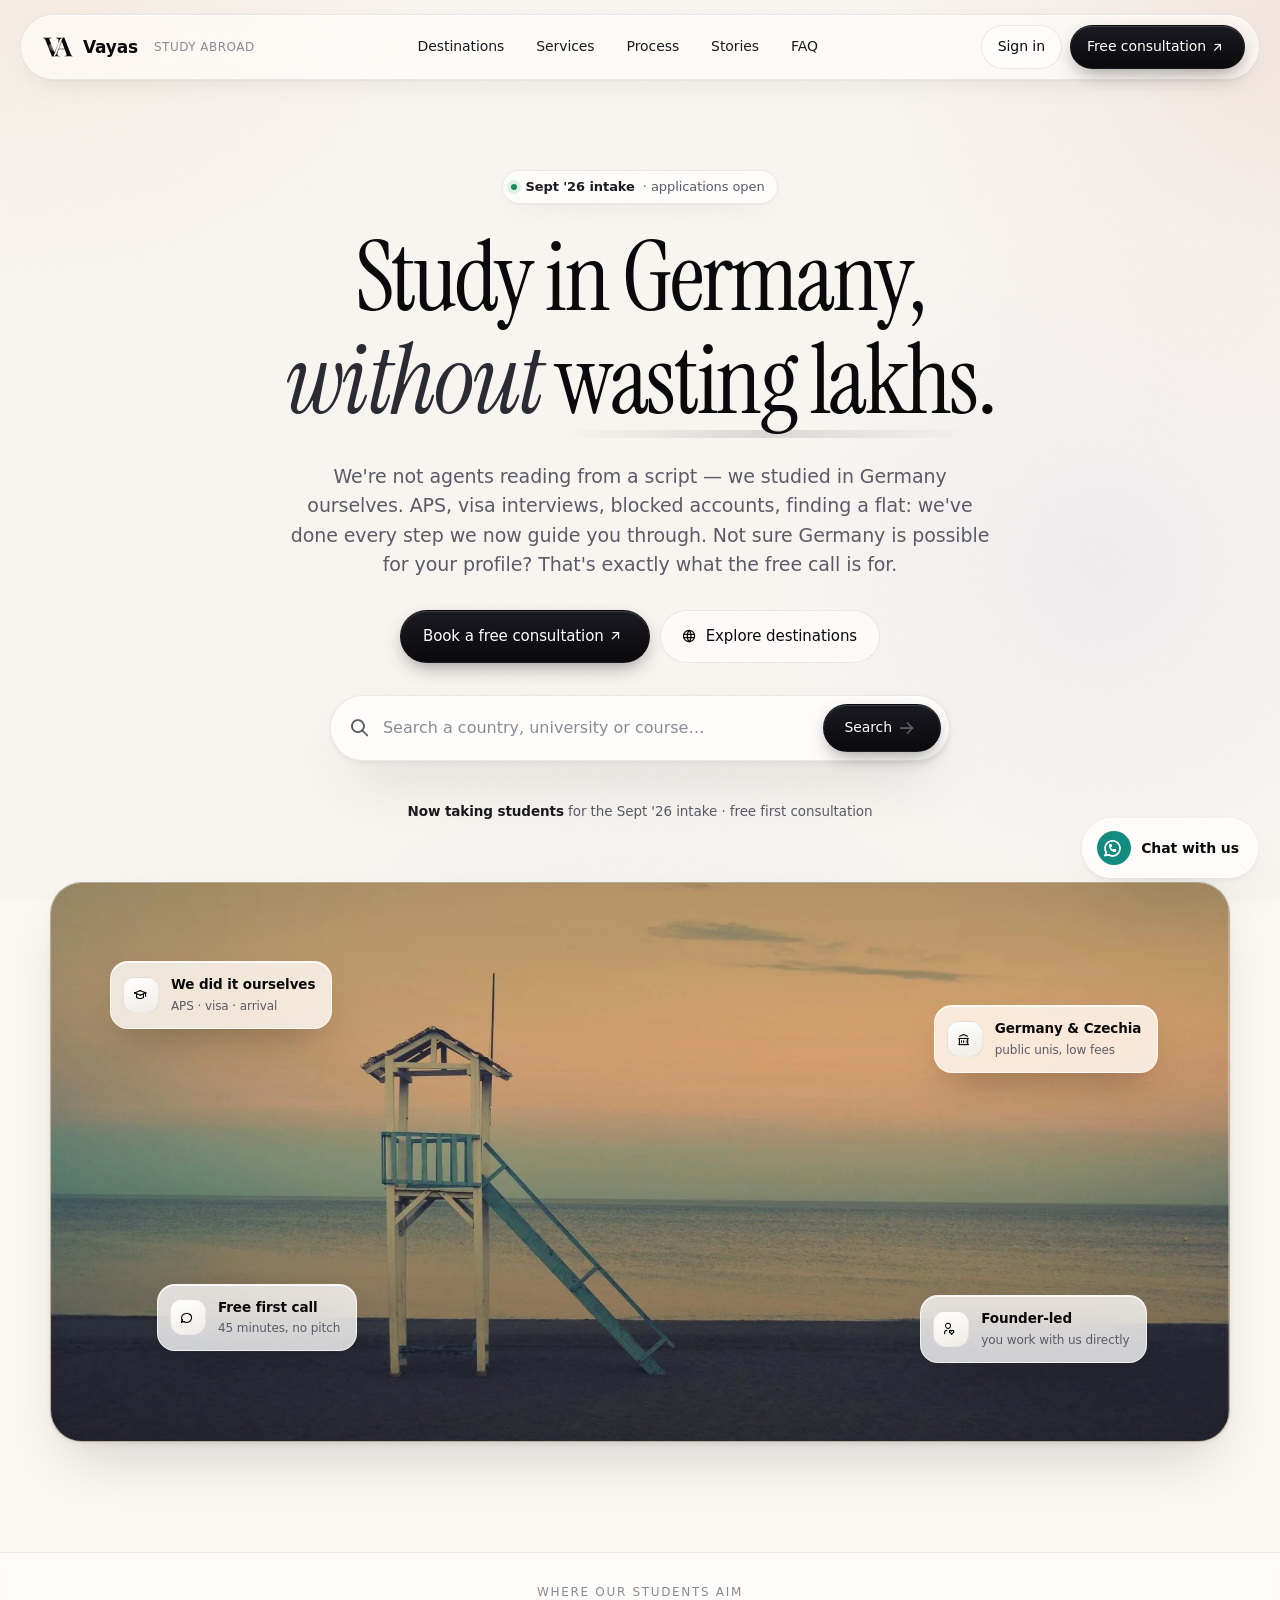
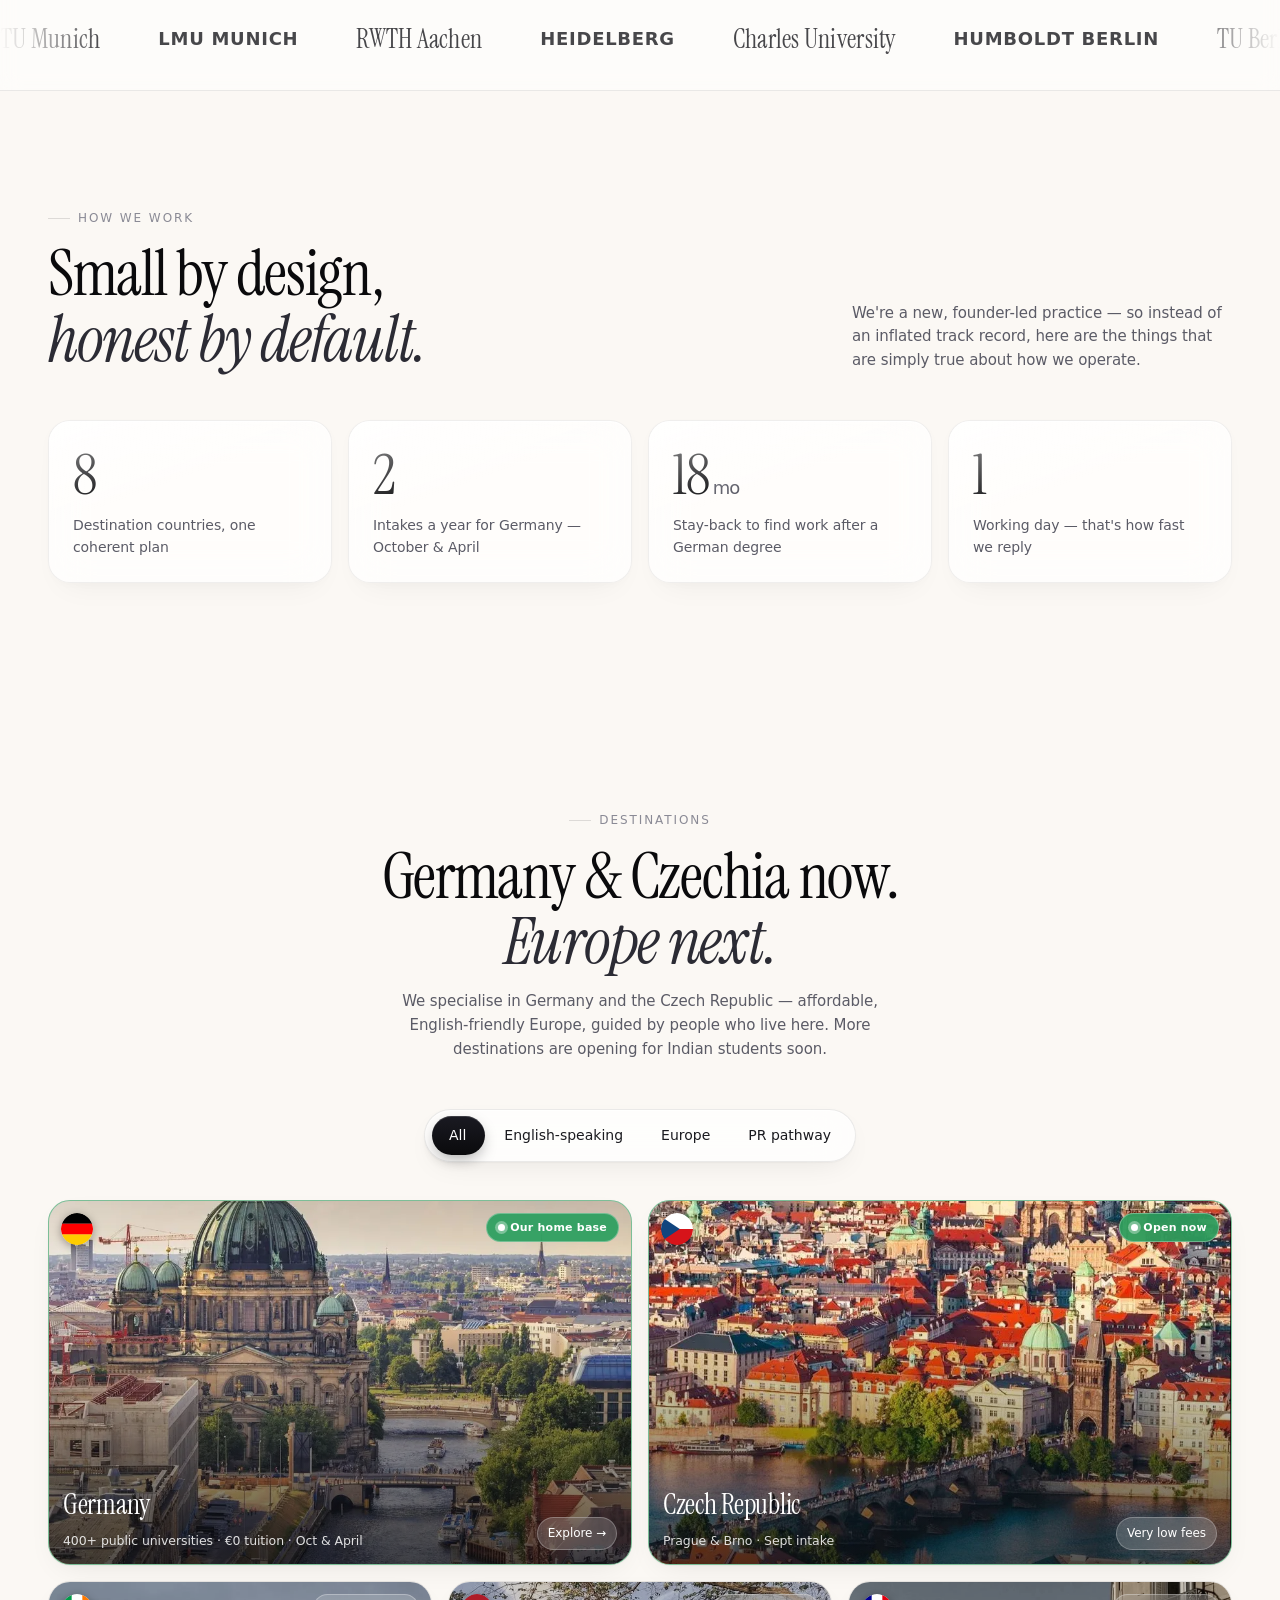
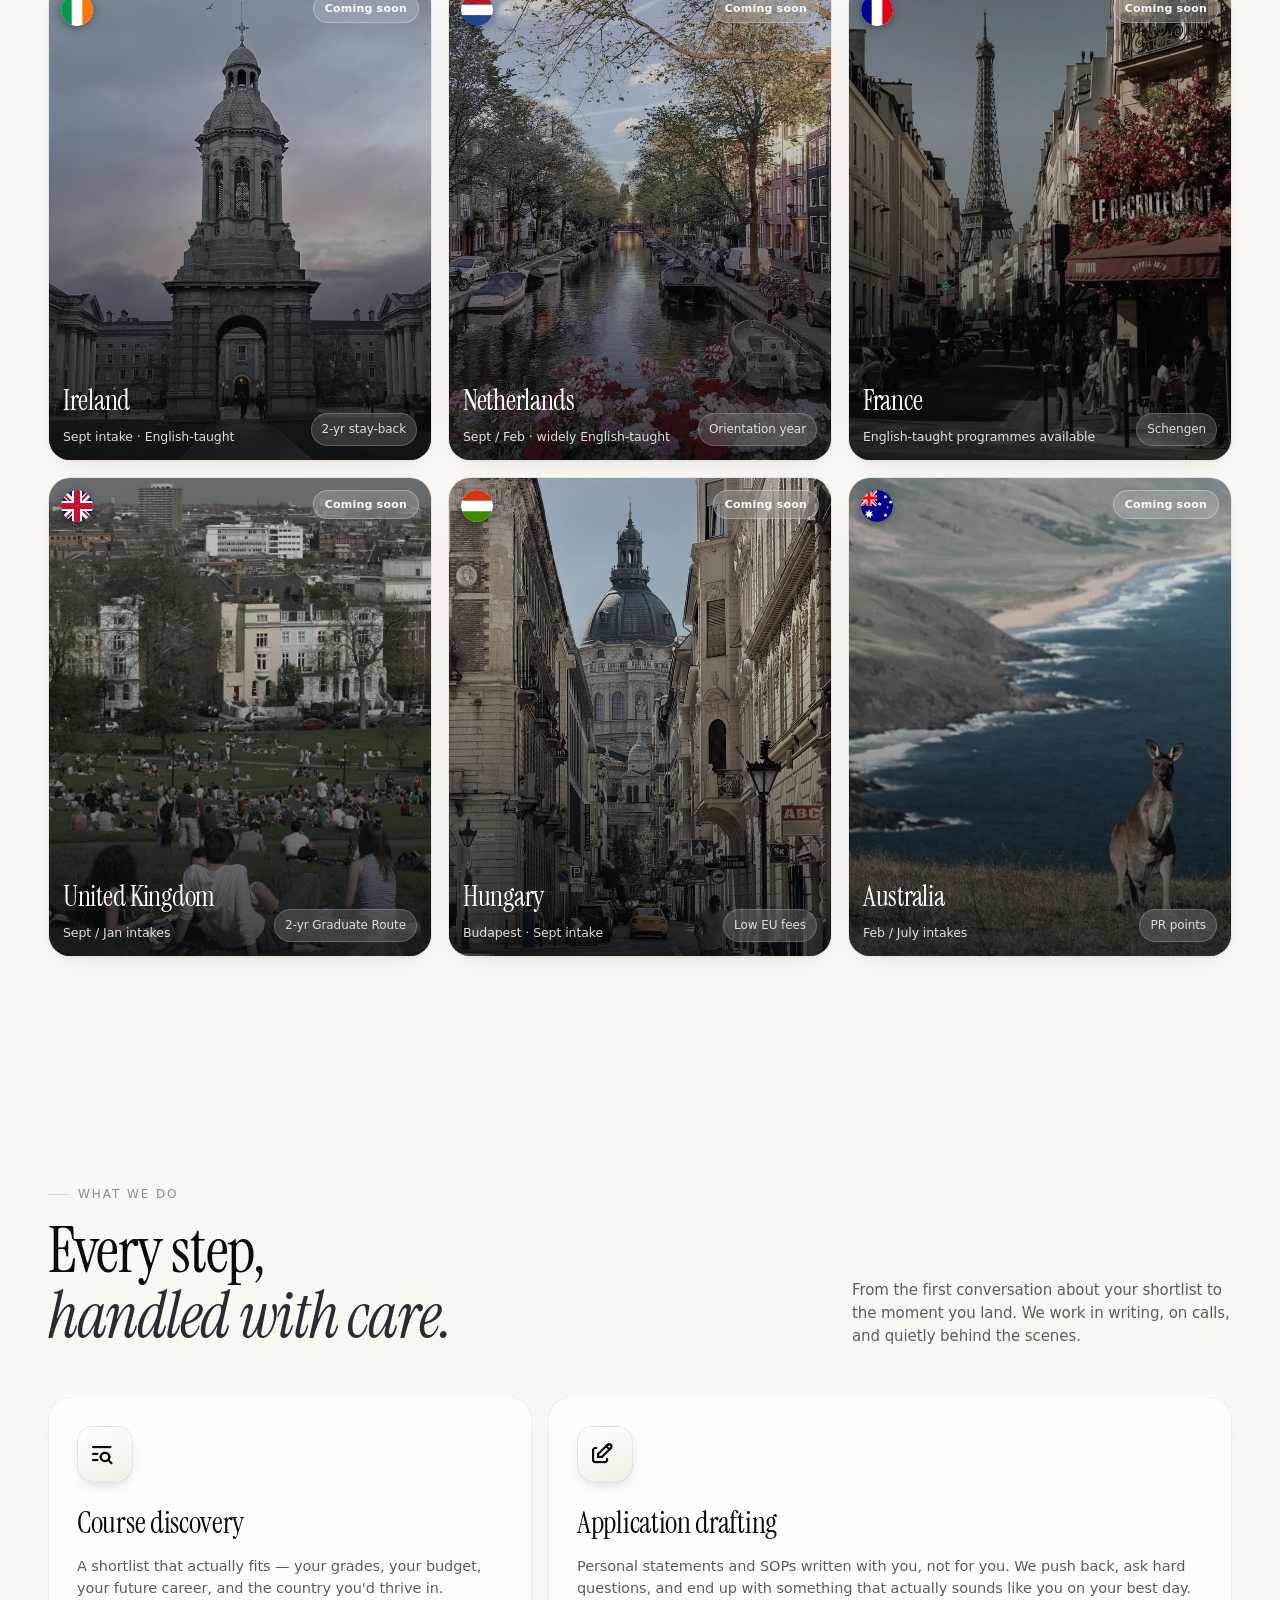
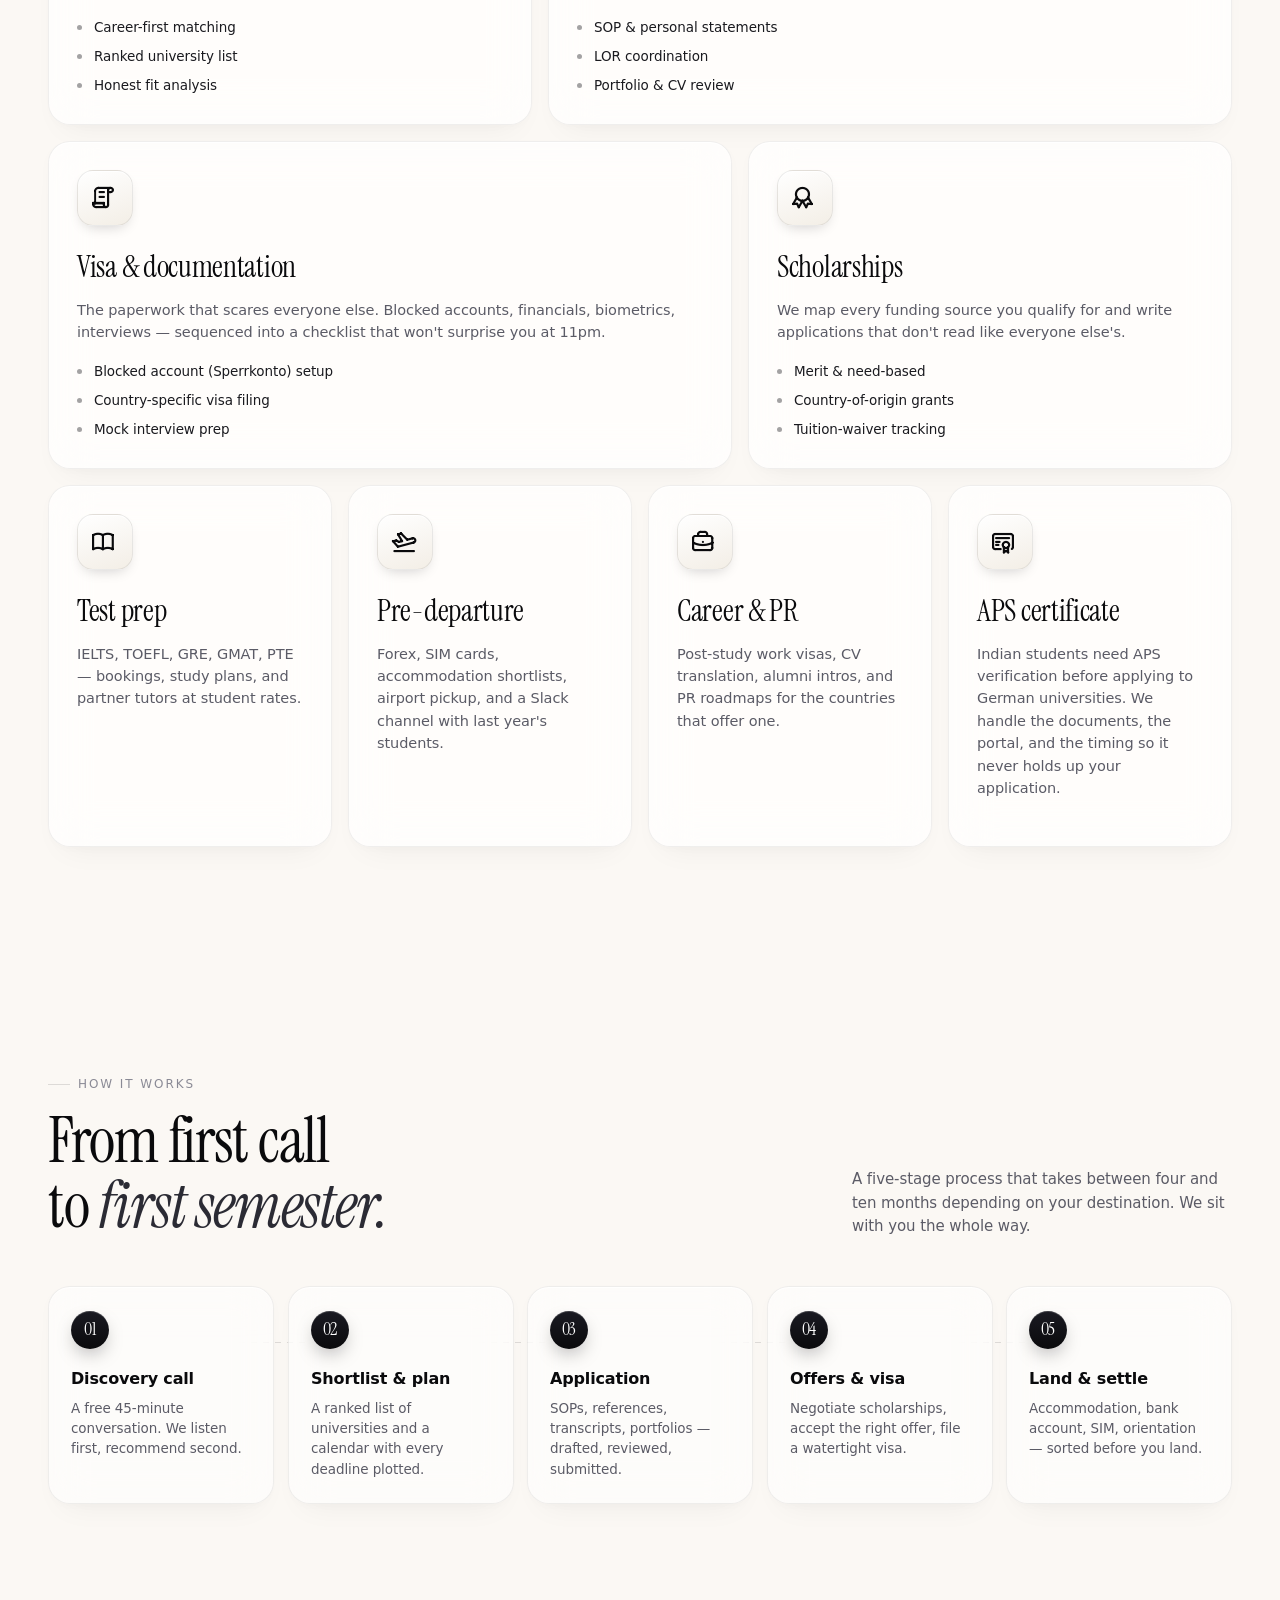
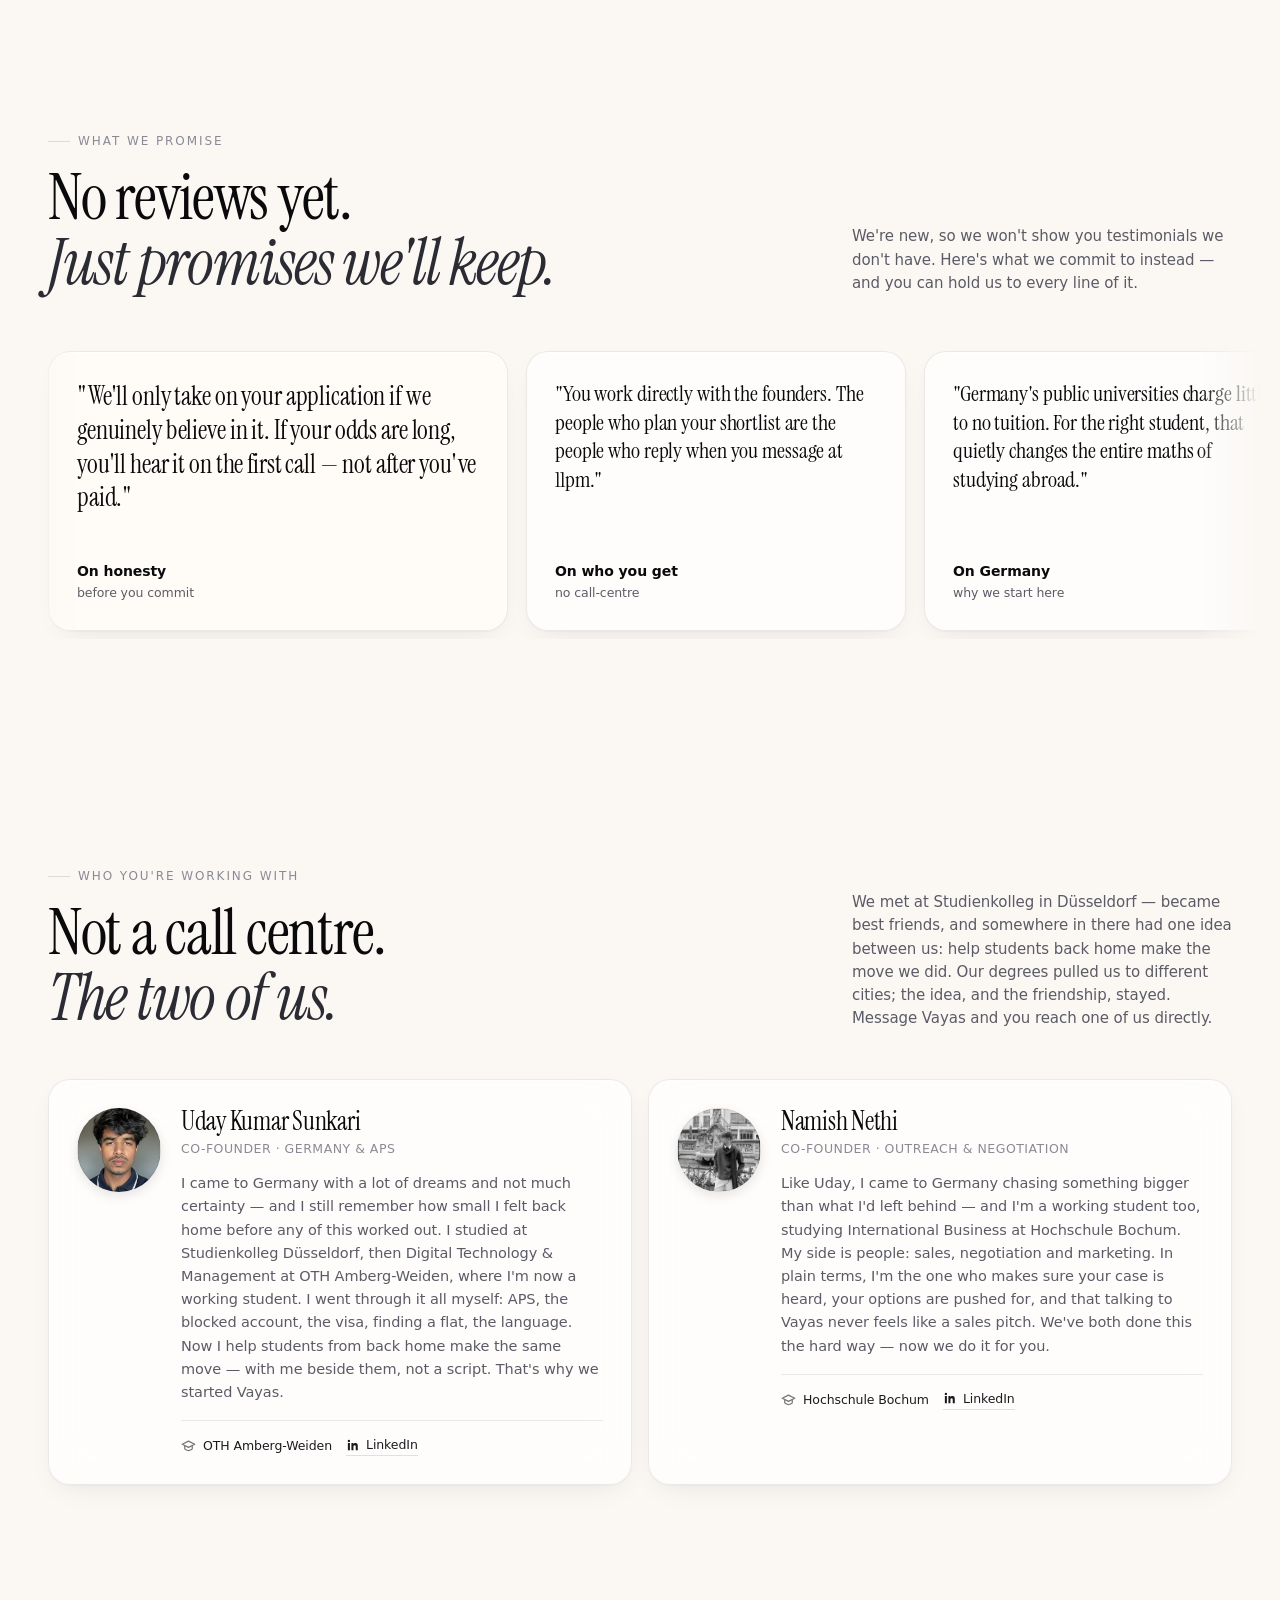
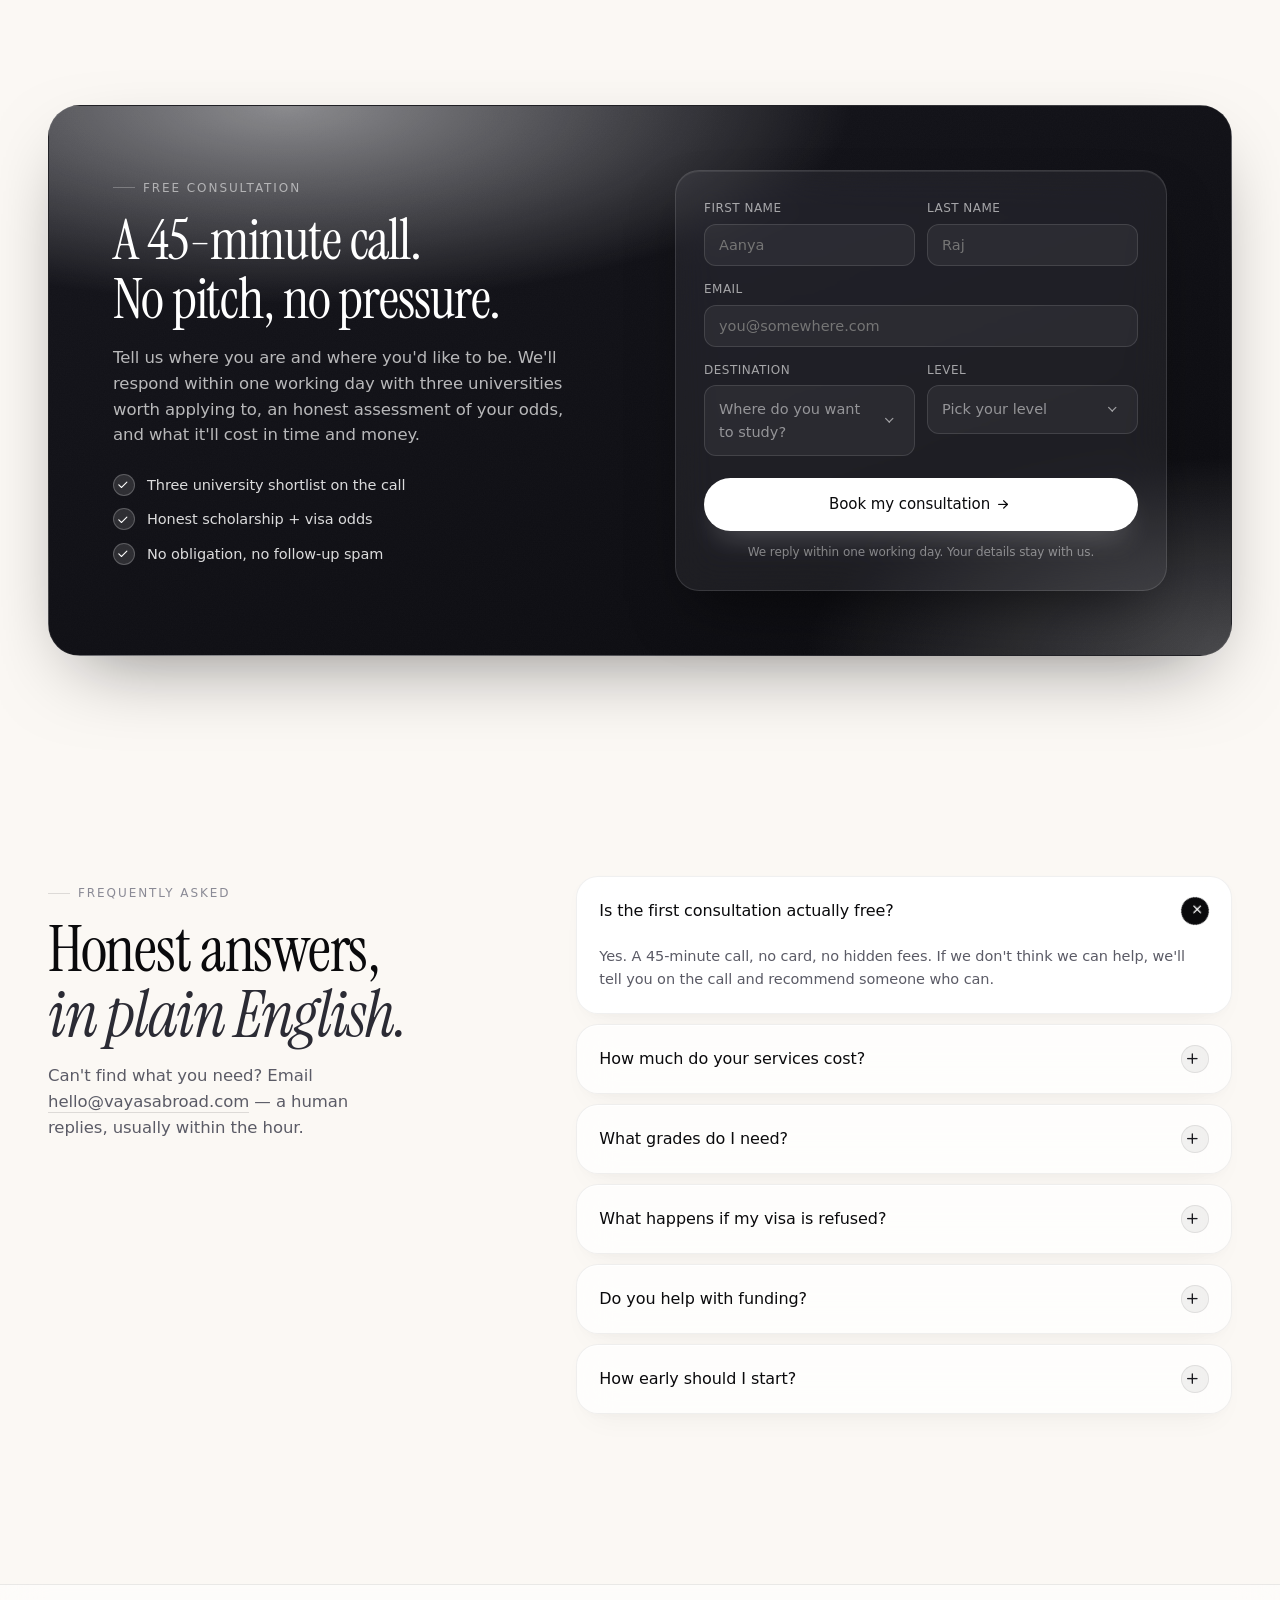
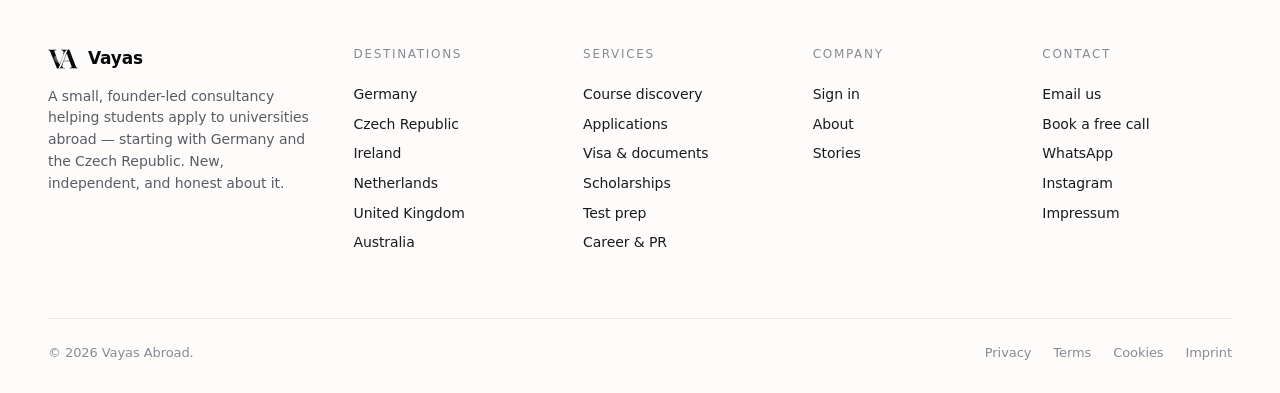
==== commit 06ab820d: "jpgtowebg" ====
--- a/public/index.html
+++ b/public/index.html
@@ -1677,7 +1677,7 @@
       </article>
 
       <article class="founder-card">
-        <div class="founder-av" role="img" aria-label="Namish Nethi" style="background-image:url('assets/namish.jpg'); background-size:408%; background-position:60% 29%;"></div>
+        <div class="founder-av" role="img" aria-label="Namish Nethi" style="background-image:url('assets/namish.webp'); background-size:cover; background-position:center;"></div>
         <div class="founder-body">
           <div class="founder-name">Namish Nethi</div>
           <div class="founder-role">Co-founder · Outreach &amp; negotiation</div>
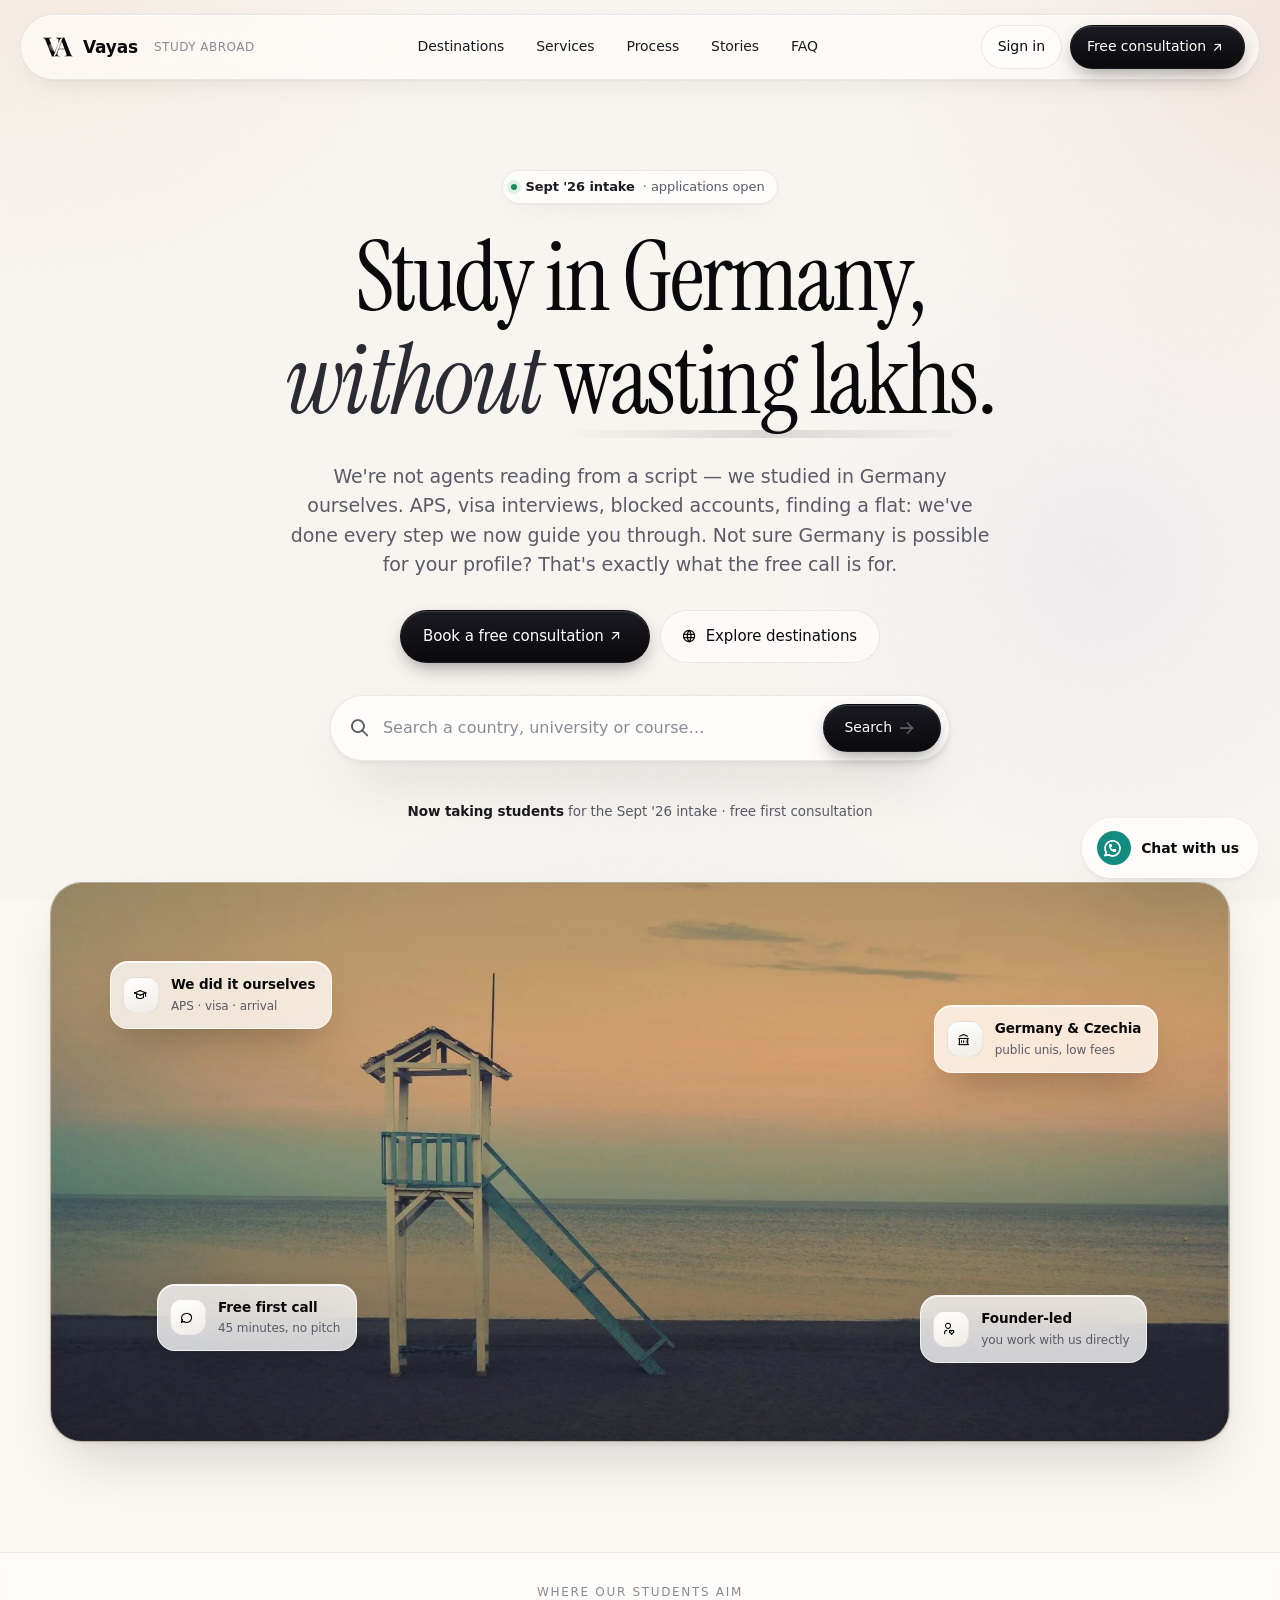
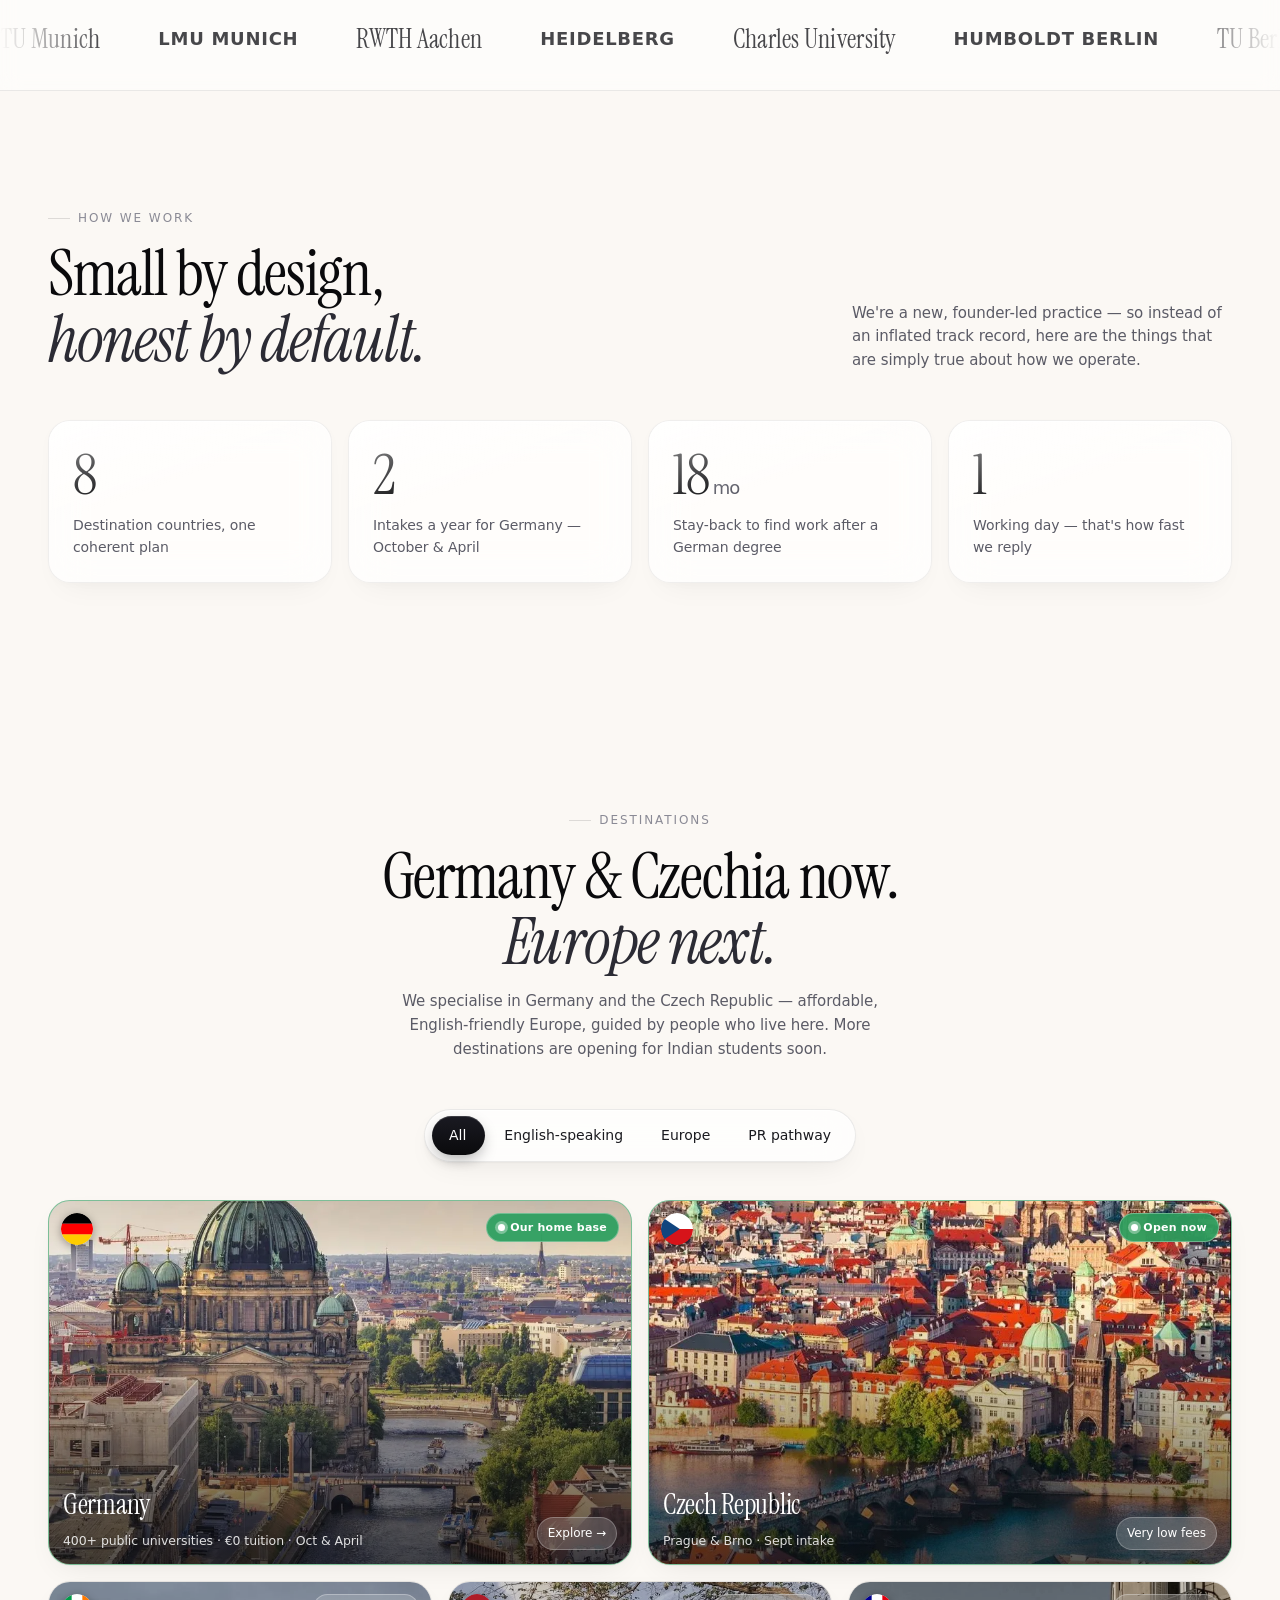
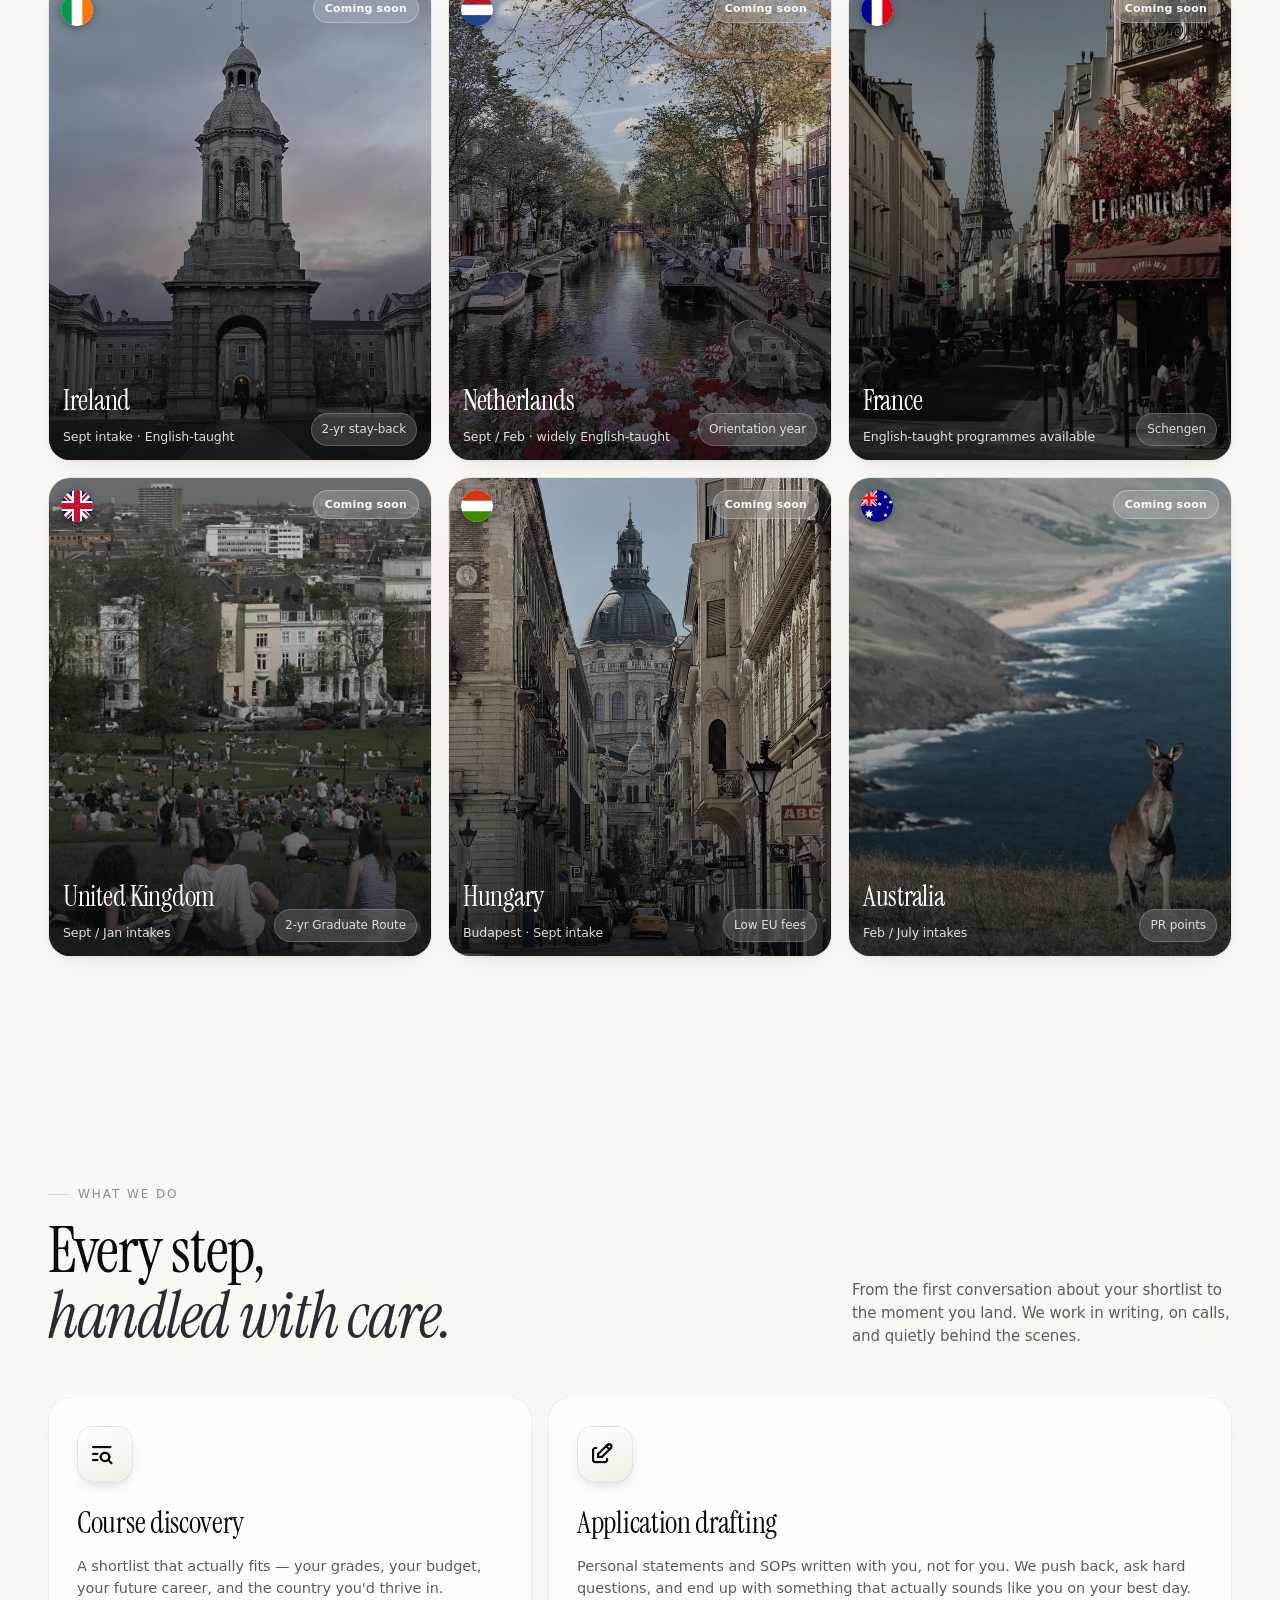
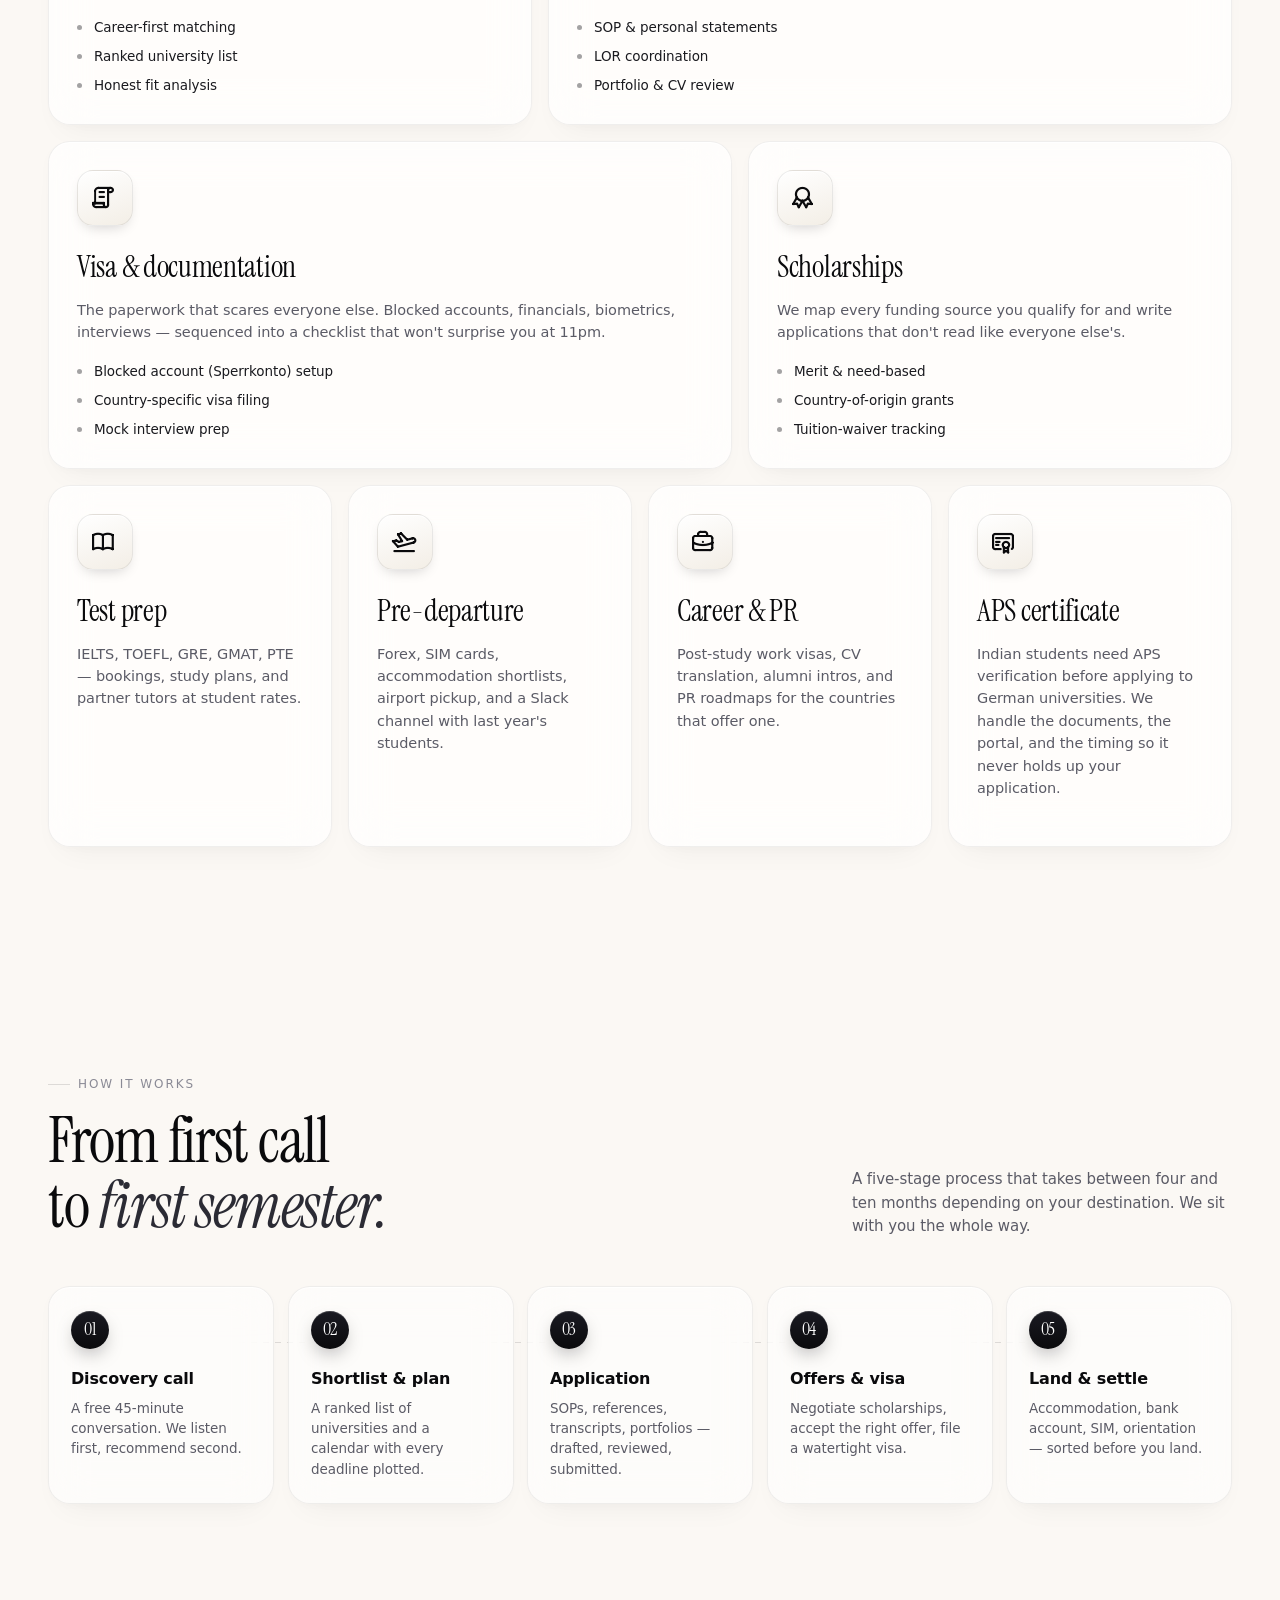
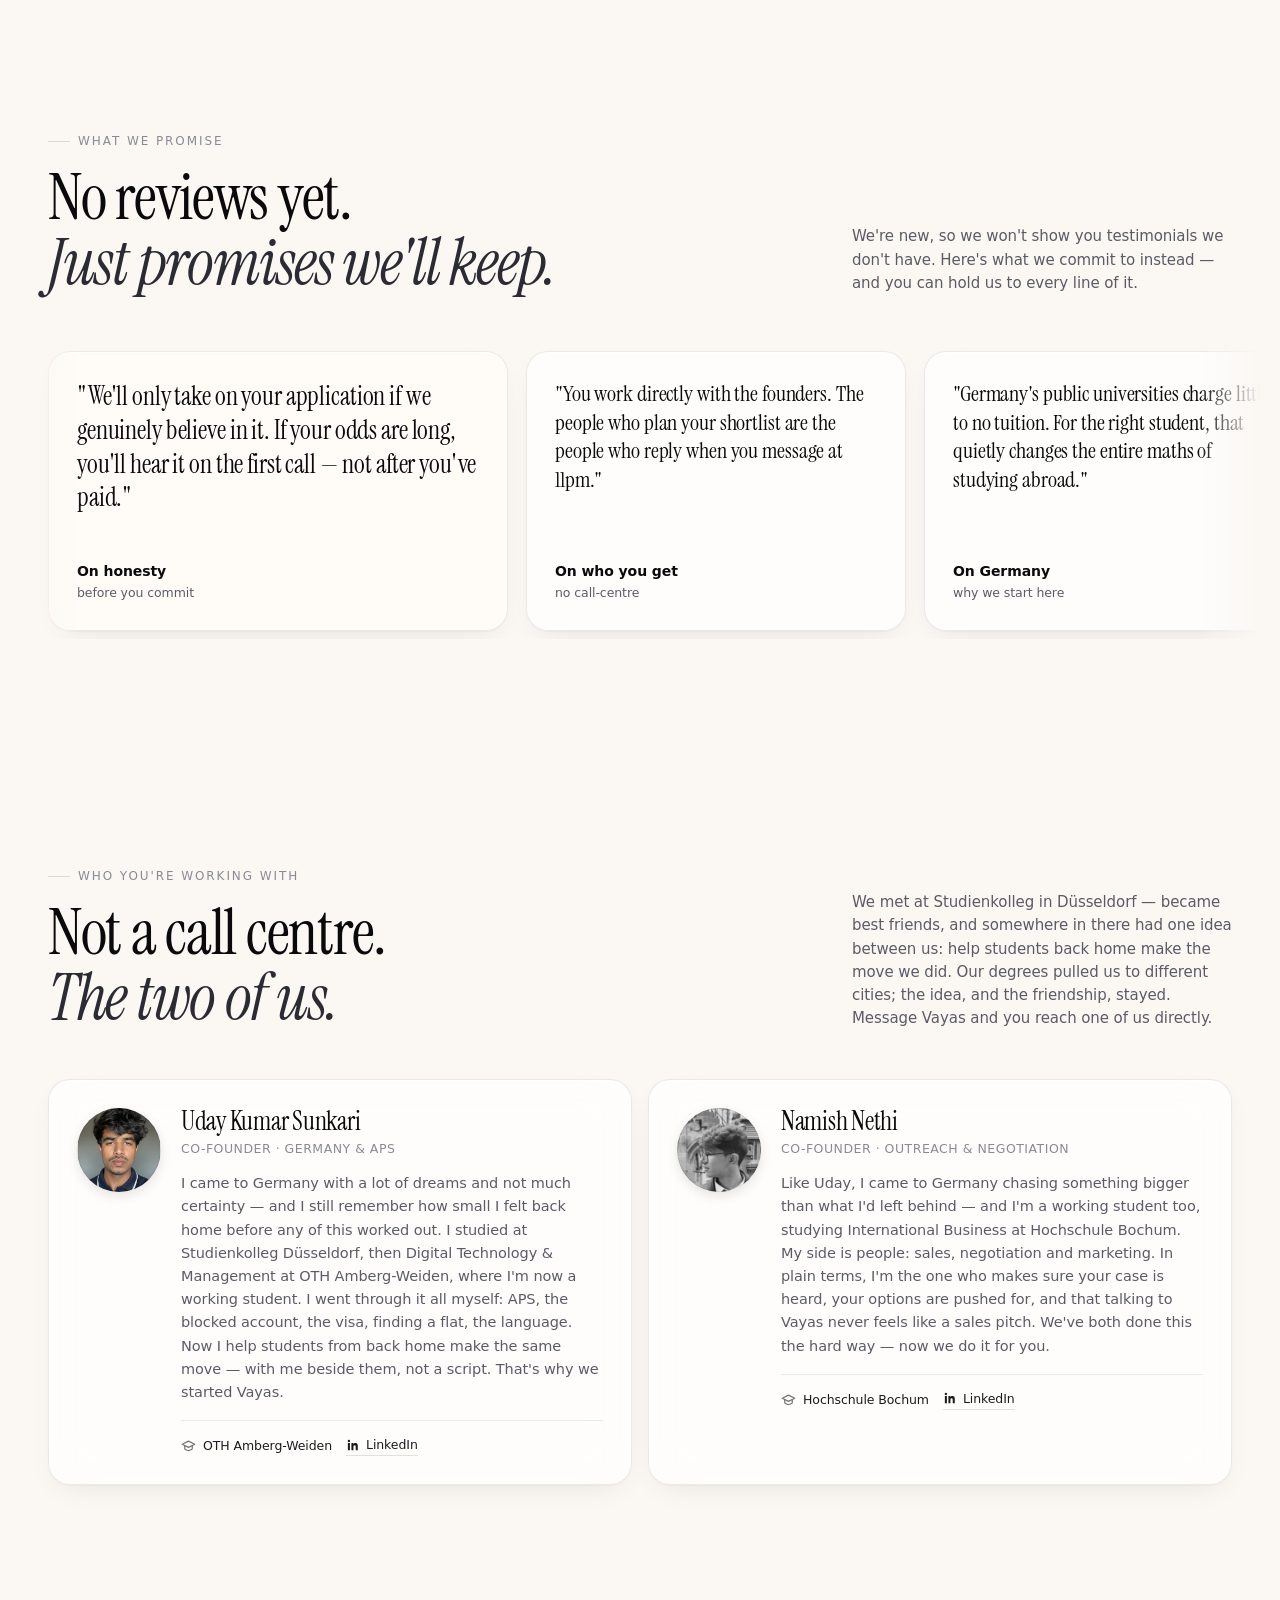
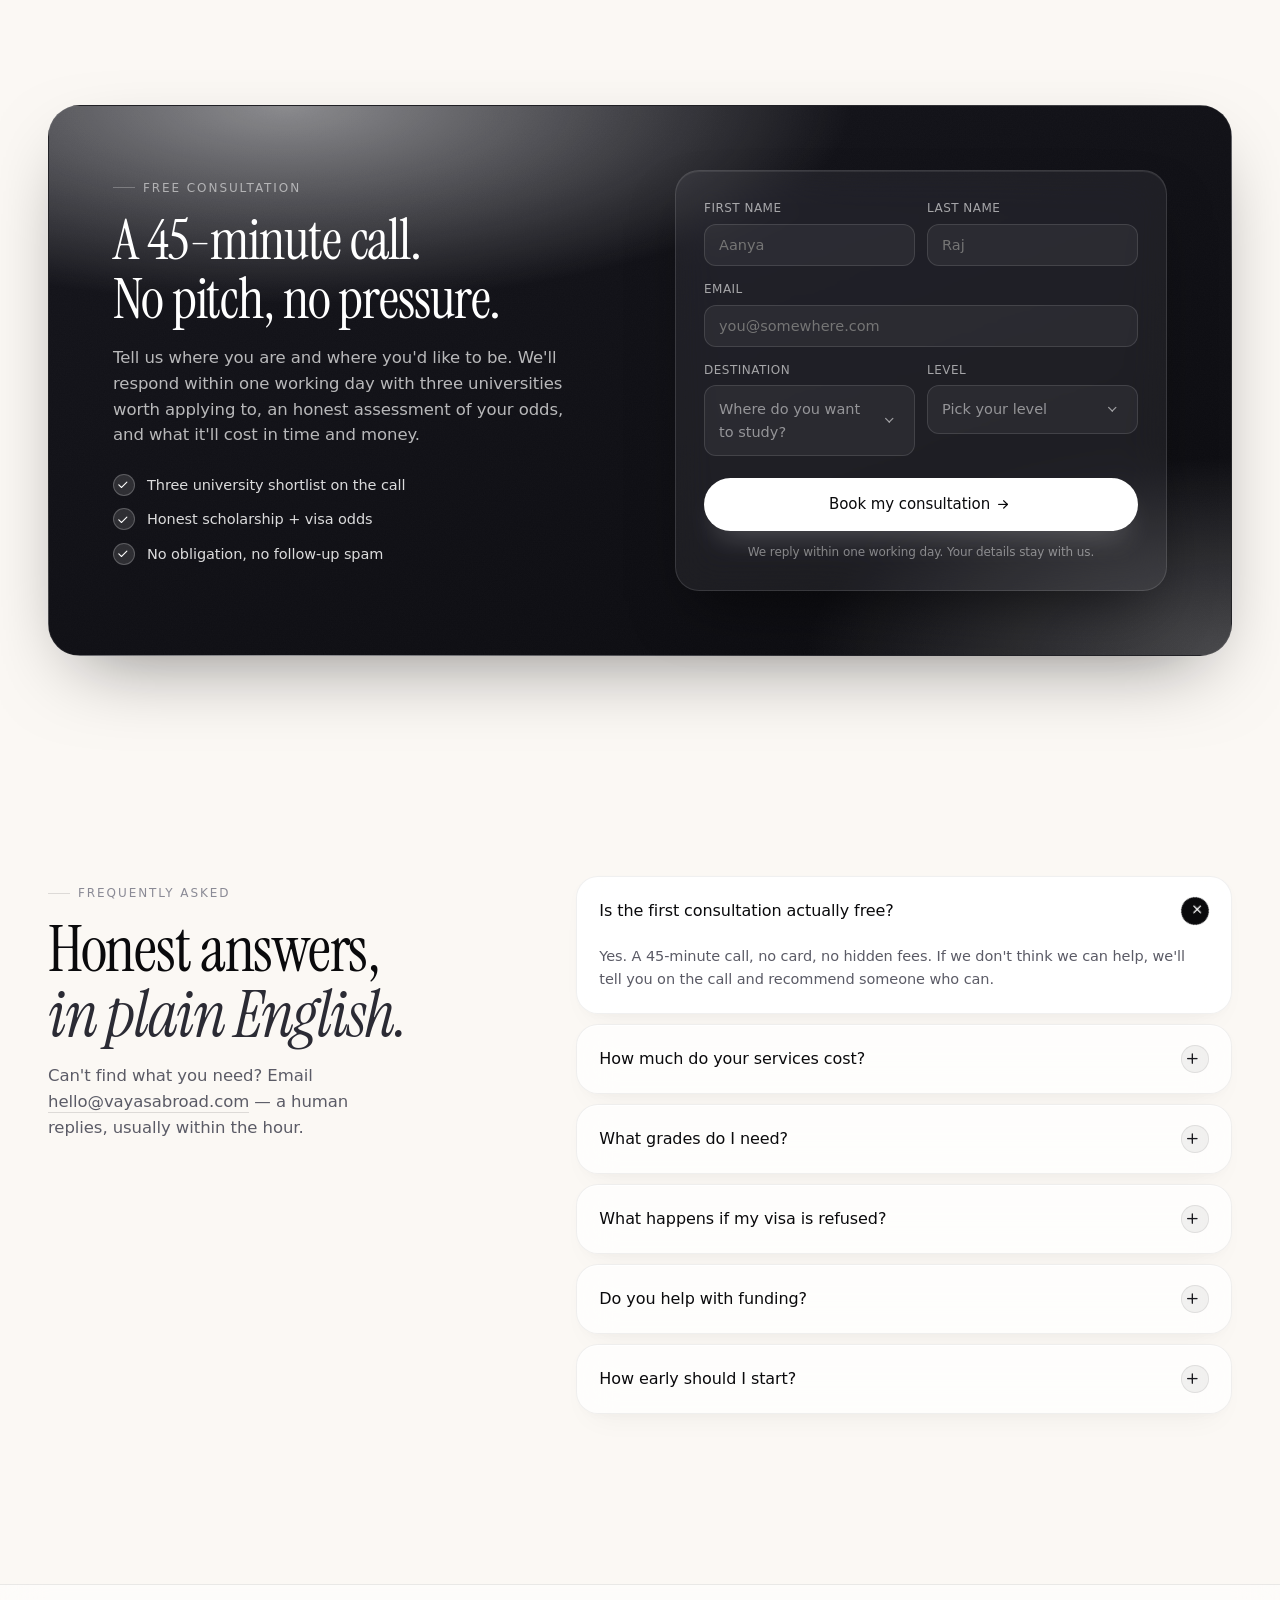
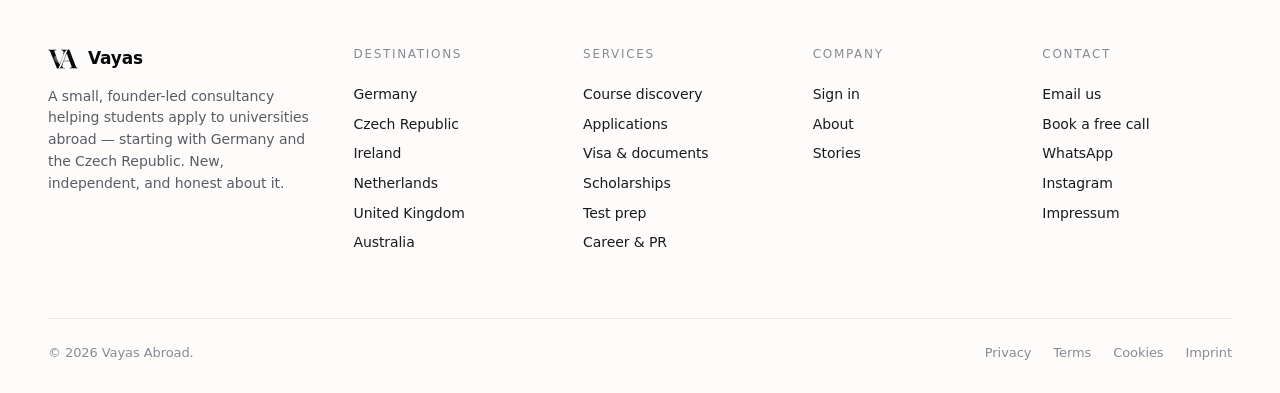
==== commit cd48eeff: "hu.svg" ====
--- a/public/index.html
+++ b/public/index.html
@@ -1677,7 +1677,7 @@
       </article>
 
       <article class="founder-card">
-        <div class="founder-av" role="img" aria-label="Namish Nethi" style="background-image:url('assets/namish.webp'); background-size:cover; background-position:center;"></div>
+        <div class="founder-av" role="img" aria-label="Namish Nethi" style="background-image:url('assets/namish.webp'); background-size:408%; background-position:60% 29%;"></div>
         <div class="founder-body">
           <div class="founder-name">Namish Nethi</div>
           <div class="founder-role">Co-founder · Outreach &amp; negotiation</div>
